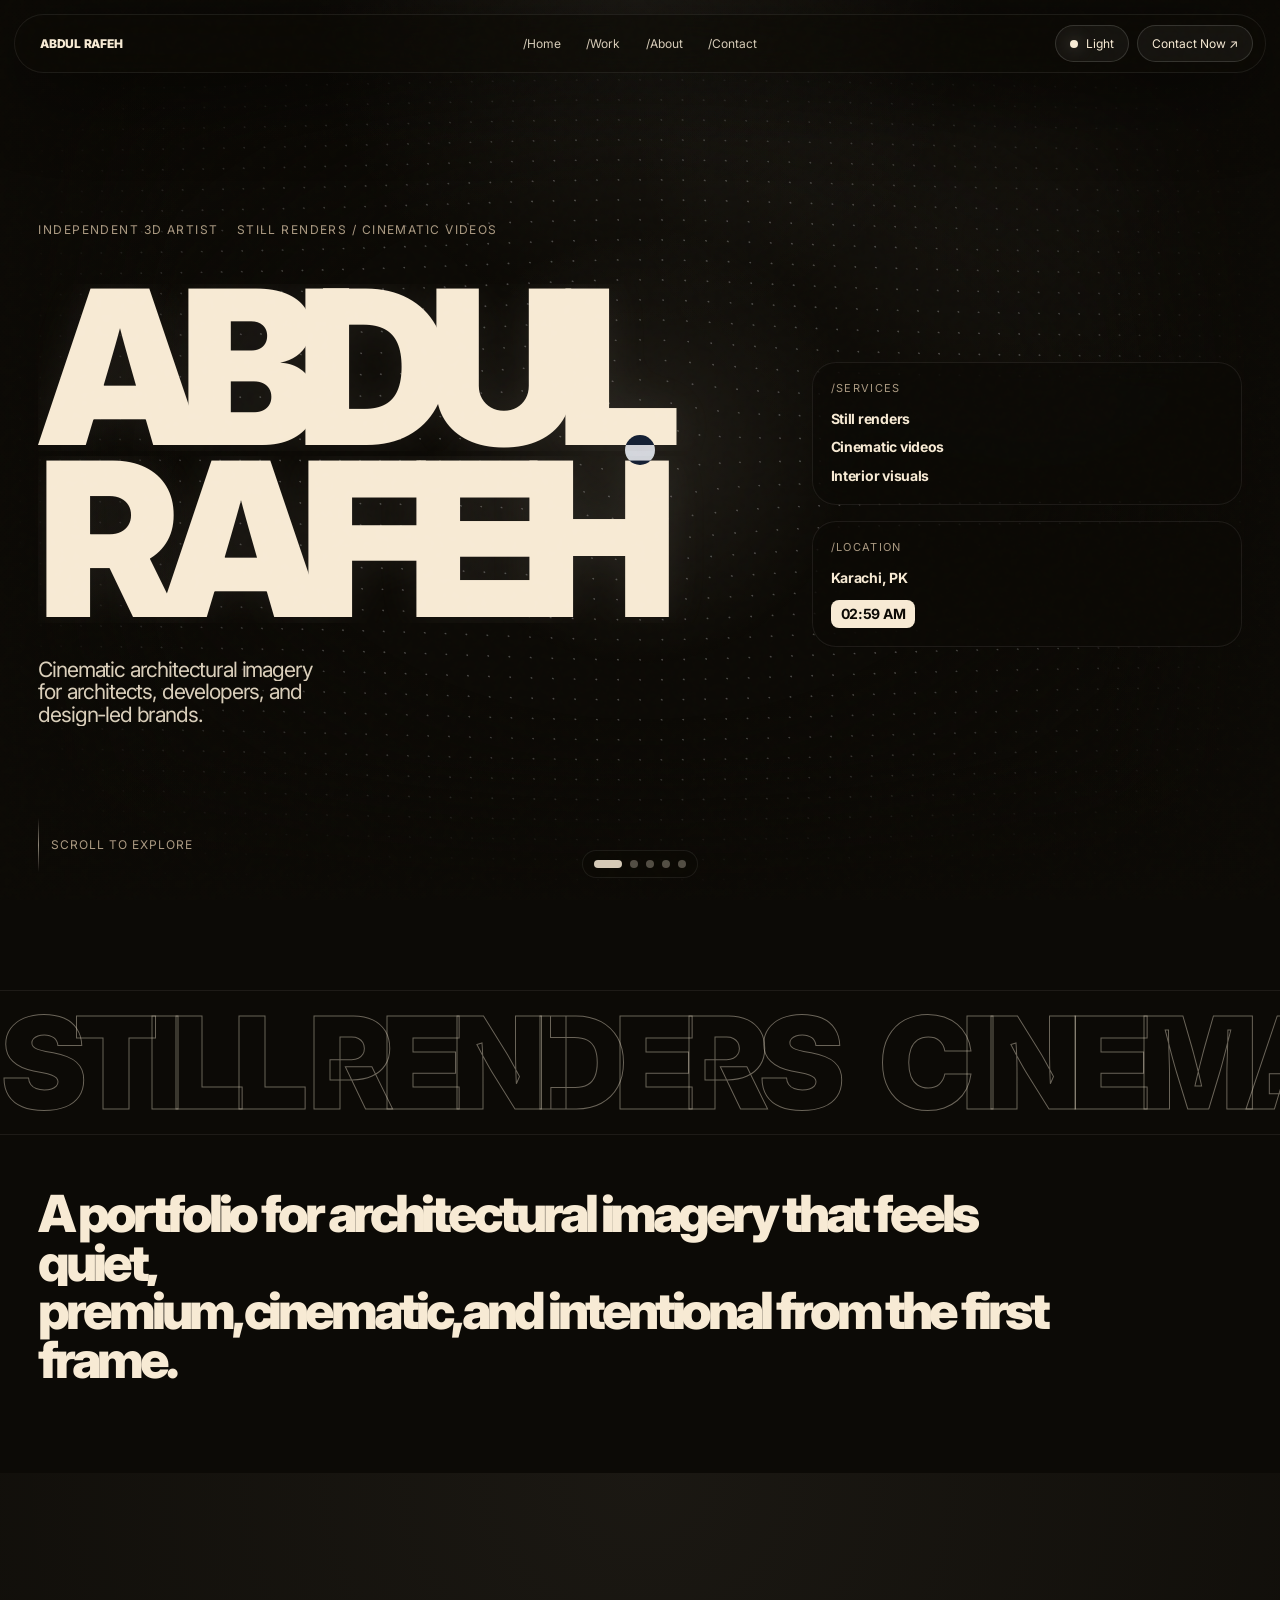
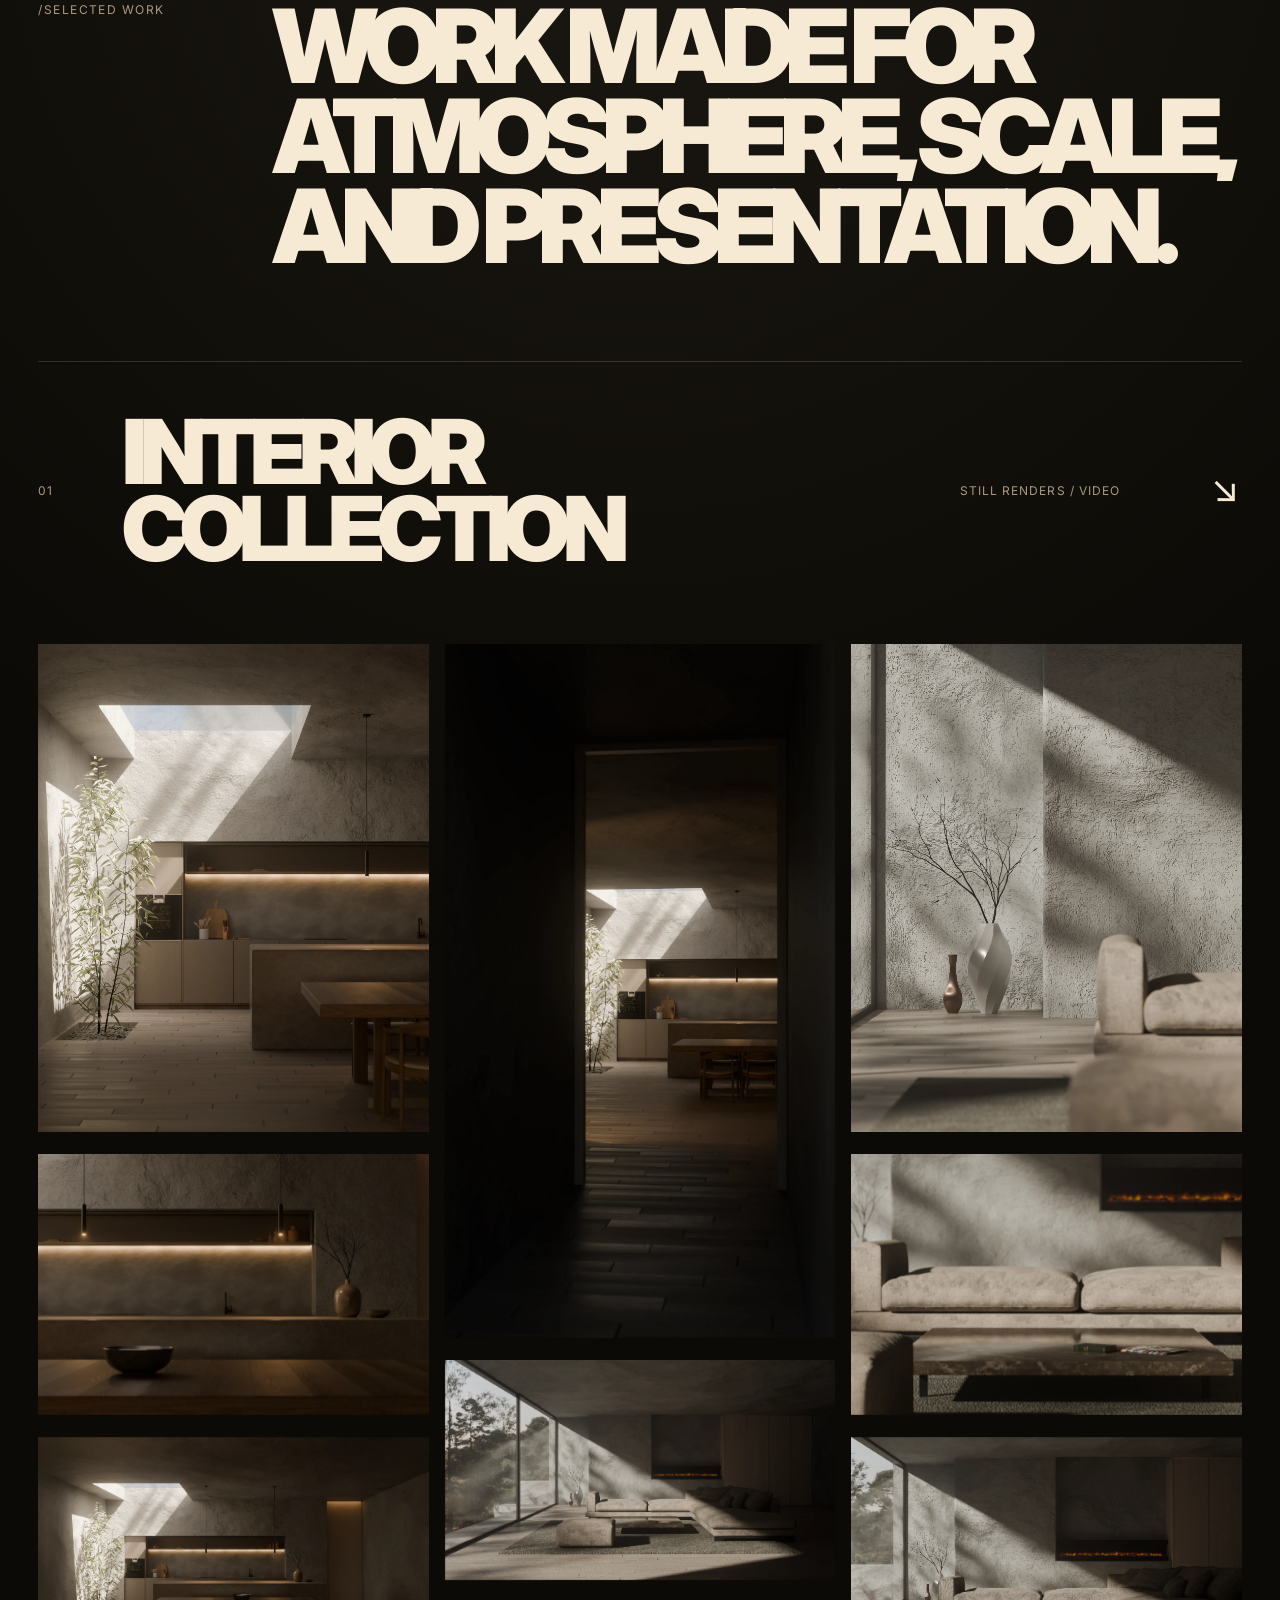
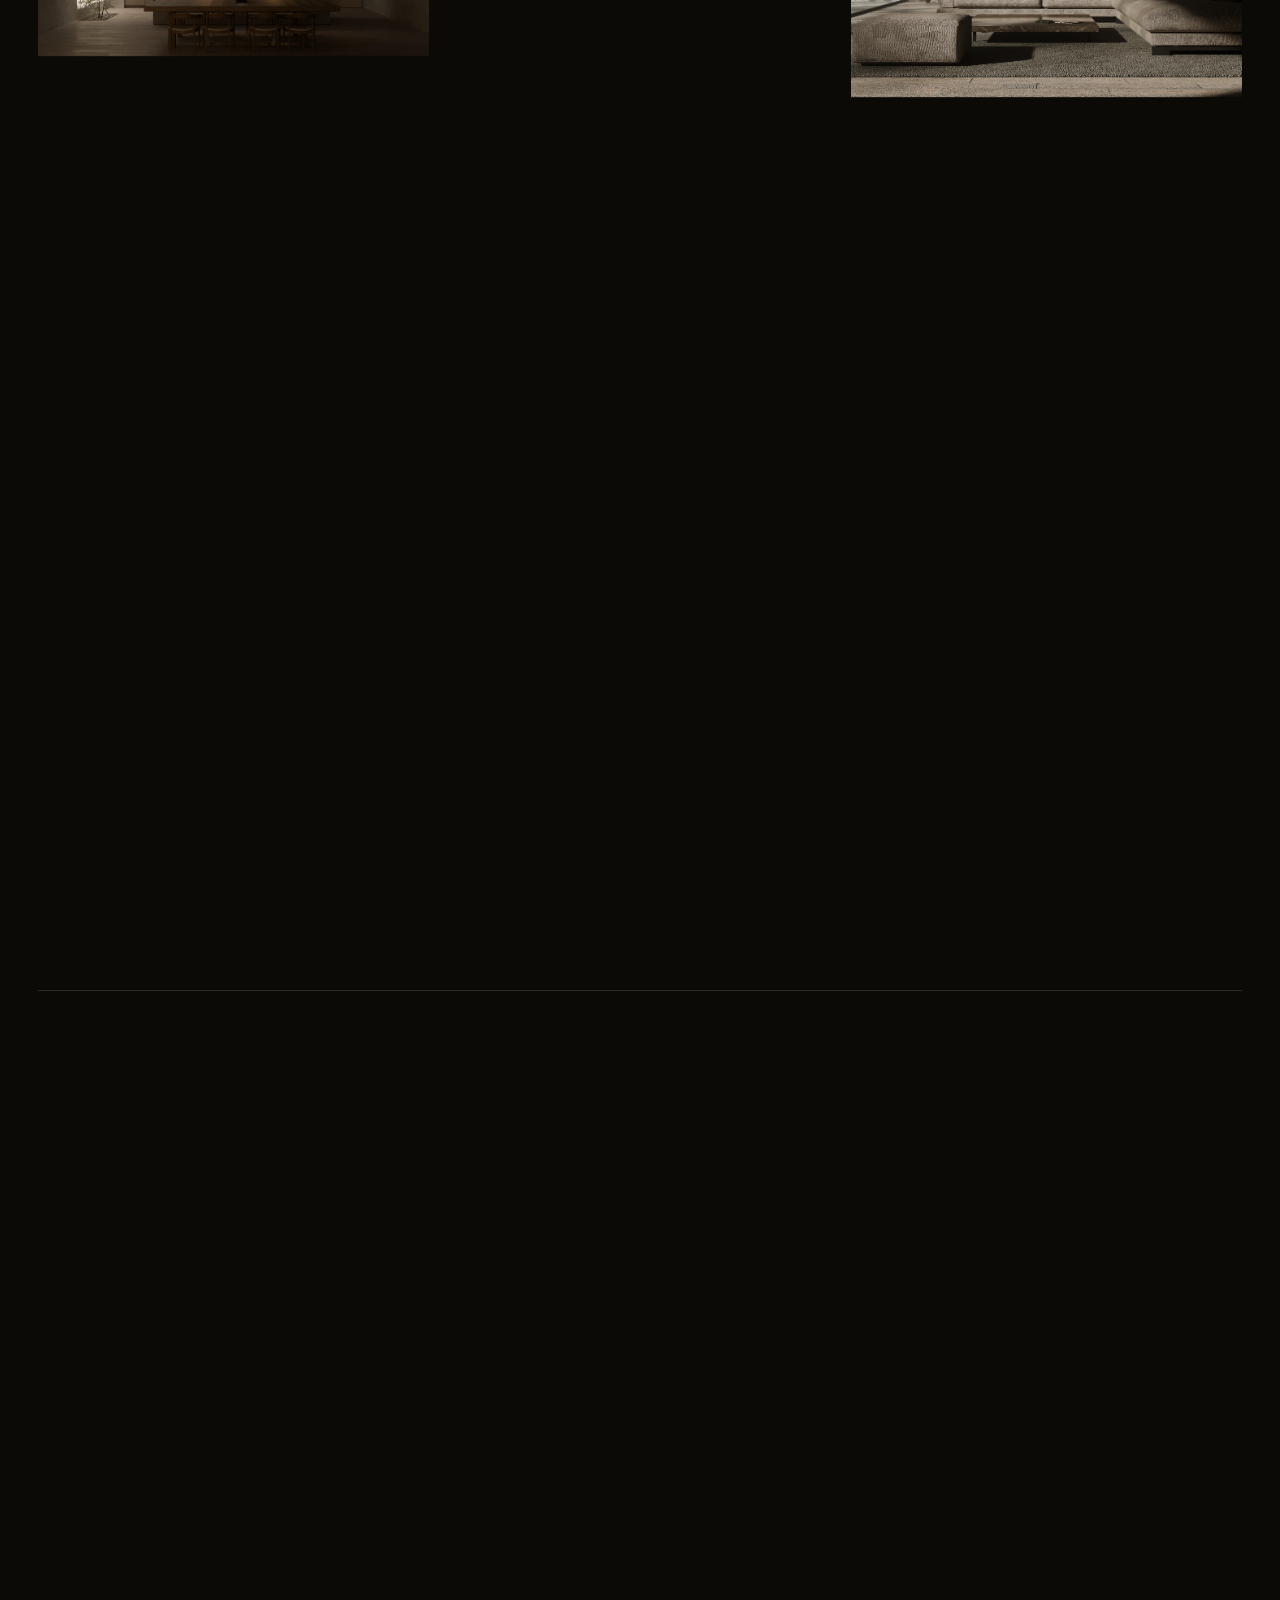
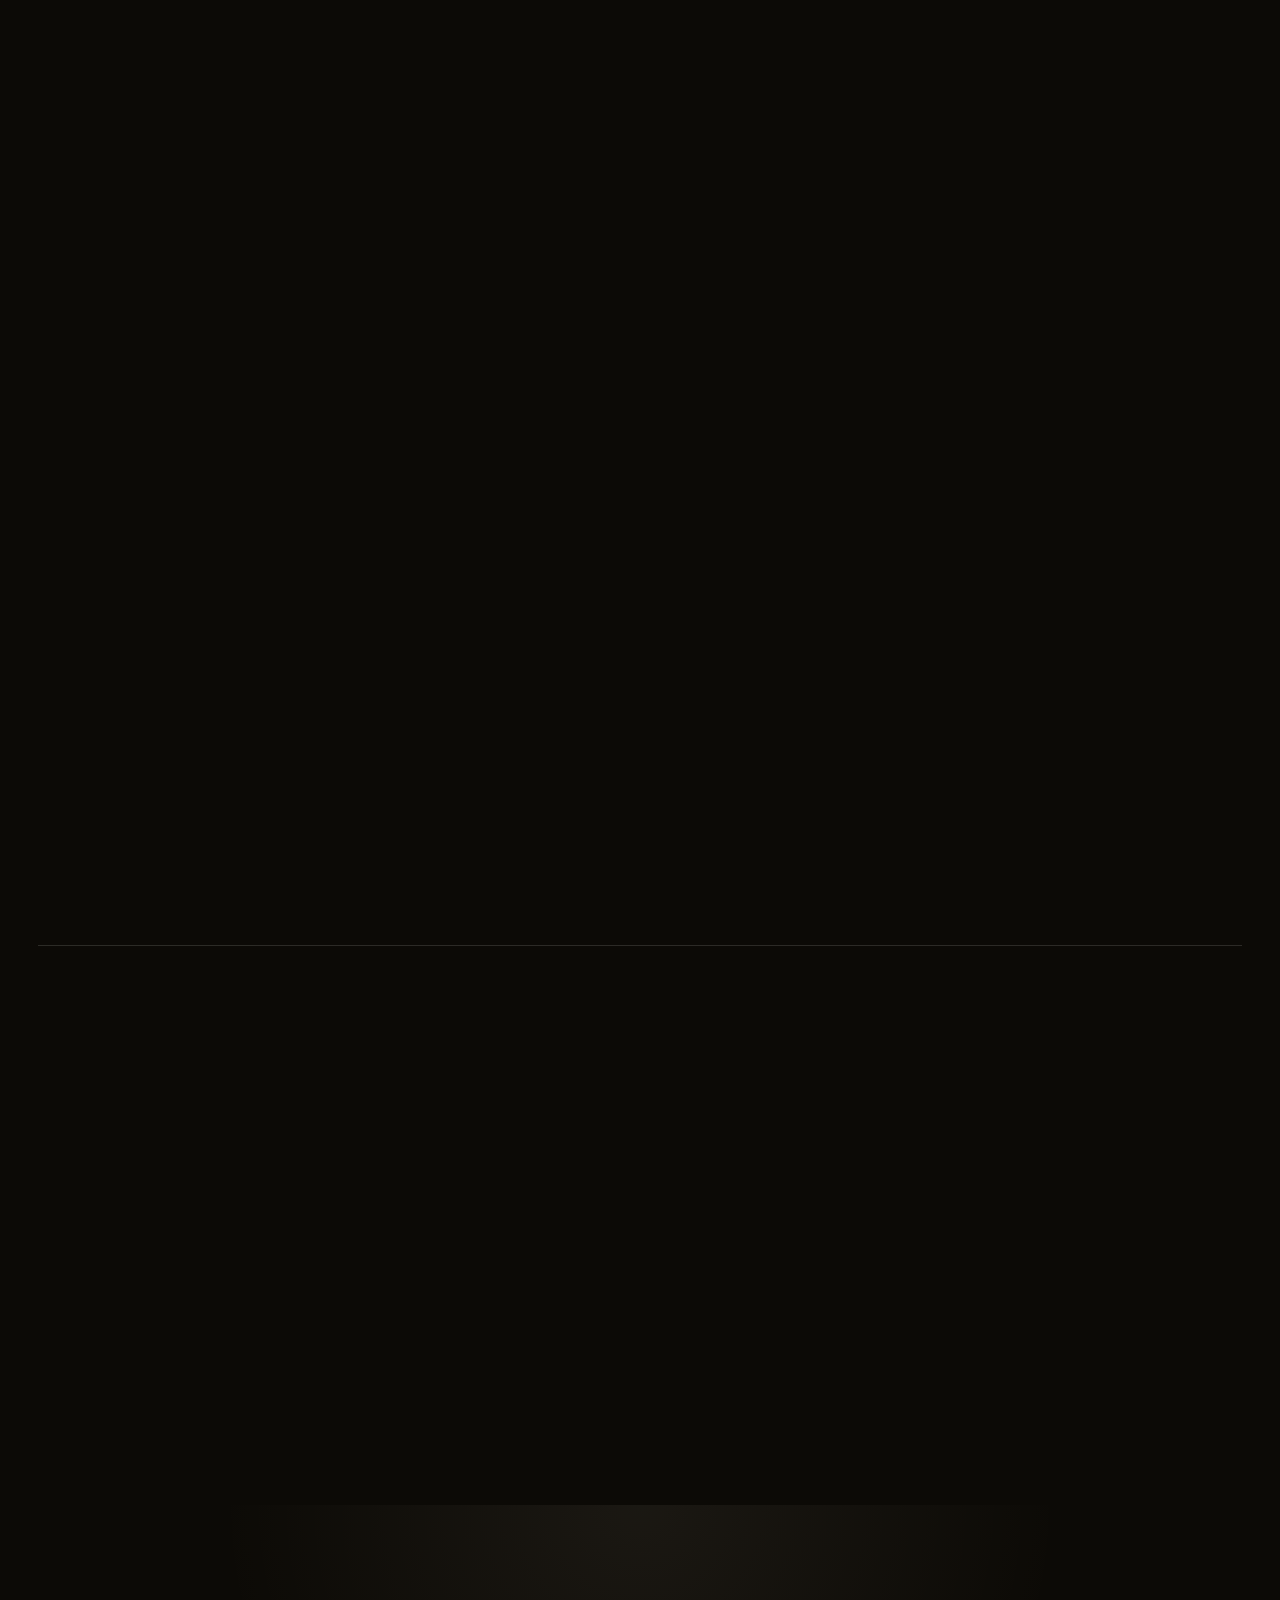
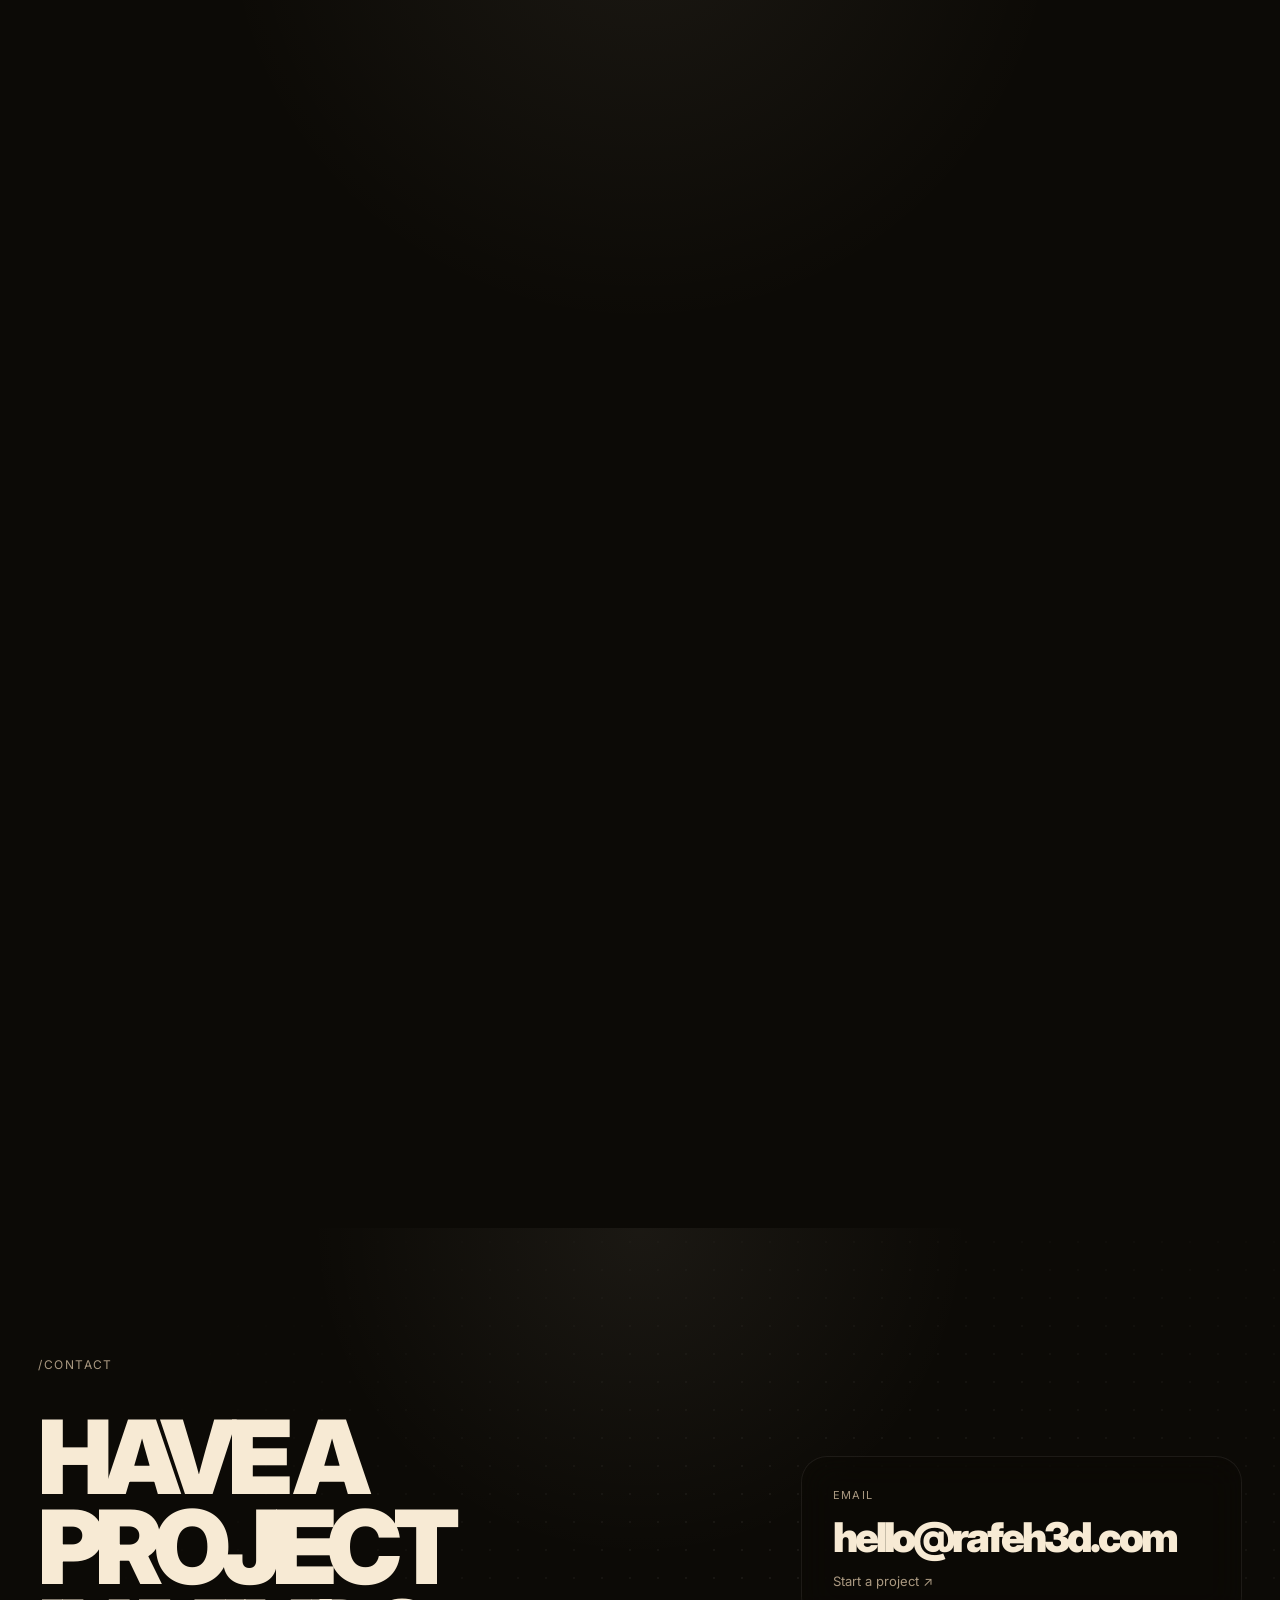
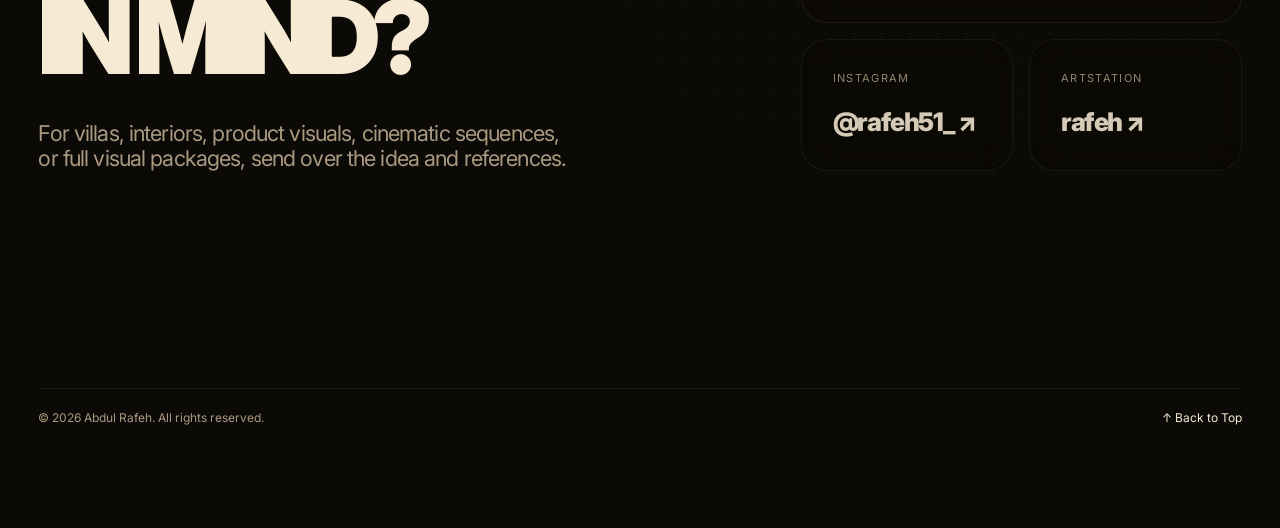
==== index.html @ fdb89e4b "Add files via upload" ====
<!DOCTYPE html>
<html lang="en" data-theme="dark">
<head>
  <meta charset="UTF-8" />
  <meta name="viewport" content="width=device-width, initial-scale=1.0" />
  <meta name="description" content="Abdul Rafeh creates cinematic architectural imagery, still renders, and videos for architects, developers, and design-led brands." />
  <meta name="theme-color" content="#050505" />
  <title>Abdul Rafeh — Architectural Visualization</title>
  <link rel="preconnect" href="https://fonts.googleapis.com">
  <link rel="preconnect" href="https://fonts.gstatic.com" crossorigin>
  <link href="https://fonts.googleapis.com/css2?family=Inter:wght@400;500;600;700;800;900&display=swap" rel="stylesheet">
  <link rel="stylesheet" href="css/styles.css" />
</head>
<body>
  <div class="noise" aria-hidden="true"></div>
  <div class="cursor-dot" aria-hidden="true"></div>
  <div class="cursor-ring" aria-hidden="true"></div>

  <div class="loader" id="loader" aria-hidden="true">
    <div class="loader-word">
      <span>ABDUL</span>
      <span>RAFEH</span>
    </div>
    <p>architectural visualization</p>
  </div>

  <header class="site-header">
    <a class="brand magnet" href="#home" aria-label="Abdul Rafeh home">ABDUL RAFEH</a>
    <nav class="nav-links" aria-label="Primary navigation">
      <a class="magnet" href="#home">/Home</a>
      <a class="magnet" href="#work">/Work</a>
      <a class="magnet" href="#services">/Capabilities</a>
      <a class="magnet" href="#about">/About</a>
      <a class="magnet" href="#contact">/Contact</a>
    </nav>
    <div class="header-actions">
      <button class="theme-toggle magnet" id="themeToggle" type="button" aria-label="Switch theme">
        <span class="theme-toggle-icon" aria-hidden="true"></span>
        <span class="theme-toggle-text">Light</span>
      </button>
      <a class="contact-btn magnet" href="mailto:hello@rafeh3d.com">Contact Now ↗</a>
      <button class="menu-btn" id="menuBtn" type="button" aria-label="Open menu" aria-expanded="false">Menu</button>
    </div>
  </header>

  <div class="mobile-menu" id="mobileMenu" aria-hidden="true">
    <a href="#home">Home</a>
    <a href="#work">Work</a>
    <a href="#services">Capabilities</a>
    <a href="#about">About</a>
    <a href="#contact">Contact</a>
    <a href="mailto:hello@rafeh3d.com">Email ↗</a>
  </div>

  <main>
    <section class="hero section-panel observe" id="home" data-section="01">
      <div class="hero-grid-wrap" aria-hidden="true">
        <div class="hero-canvas-wrap">
          <canvas id="heroGridCanvas"></canvas>
        </div>
        <div class="hero-glow"></div>
      </div>

      <div class="hero-topline line-reveal" data-stagger="0.03">
        <span class="line"><span>Independent 3D artist</span></span>
        <span class="line muted-line"><span>Still renders / cinematic videos</span></span>
      </div>

      <div class="hero-layout">
        <div class="hero-copy">
          <h1 class="hero-title line-reveal" aria-label="Abdul Rafeh" data-stagger="0.10">
            <span class="line"><span>ABDUL</span></span>
            <span class="line"><span>RAFEH</span></span>
          </h1>
          <p class="hero-description line-reveal" data-stagger="0.08">
            <span class="line"><span>Cinematic architectural imagery</span></span>
            <span class="line"><span>for architects, developers, and</span></span>
            <span class="line"><span>design-led brands.</span></span>
          </p>
        </div>

        <aside class="hero-aside reveal-stack">
          <div class="aside-block">
            <span>/Services</span>
            <ul>
              <li>Still renders</li>
              <li>Cinematic videos</li>
              <li>Interior visuals</li>
            </ul>
          </div>
          <div class="aside-block">
            <span>/Location</span>
            <p>Karachi, PK</p>
            <strong id="localTime">--:--</strong>
          </div>
        </aside>
      </div>

      <div class="scroll-cue line-reveal" data-stagger="0.06">
        <span class="scroll-line" aria-hidden="true"></span>
        <span class="line"><span>Scroll to explore</span></span>
      </div>
    </section>

    <section class="intro-strip section-panel observe" aria-label="Studio intro">
      <div class="marquee" aria-hidden="true">
        <div class="marquee-track">
          <span>Still Renders</span><span>Cinematic Videos</span><span>Atmospheric Spaces</span><span>Visual Storytelling</span>
          <span>Still Renders</span><span>Cinematic Videos</span><span>Atmospheric Spaces</span><span>Visual Storytelling</span>
        </div>
      </div>
      <p class="intro-text line-reveal" data-stagger="0.07">
        <span class="line"><span>A portfolio for architectural imagery that feels quiet,</span></span>
        <span class="line"><span>premium, cinematic, and intentional from the first frame.</span></span>
      </p>
    </section>

    <section class="work section-panel observe" id="work" data-section="02">
      <div class="section-heading">
        <p class="eyebrow line-reveal"><span class="line"><span>/Selected Work</span></span></p>
        <h2 class="line-reveal" data-stagger="0.07">
          <span class="line"><span>Work made for</span></span>
          <span class="line"><span>atmosphere, scale,</span></span>
          <span class="line"><span>and presentation.</span></span>
        </h2>
      </div>

      <div class="project-list" id="projectList" aria-label="Selected projects">
        <article class="project-card" data-project="luxury-villa">
          <button class="project-trigger magnet" type="button" aria-expanded="true">
            <span class="project-number">01</span>
            <span class="project-title">Luxury Villa</span>
            <span class="project-type">Still Renders / Video</span>
            <span class="project-arrow">↗</span>
          </button>
          <div class="project-panel">
            <div class="project-media-grid">
              <figure class="media-slot image-slot wide" data-label="assets/images/luxury-villa-01.jpg">
                <img src="assets/images/luxury-villa-01.jpg" alt="Luxury villa render" loading="lazy">
                <figcaption>Image Placeholder / luxury-villa-01.jpg</figcaption>
              </figure>
              <figure class="media-slot image-slot" data-label="assets/images/luxury-villa-02.jpg">
                <img src="assets/images/luxury-villa-02.jpg" alt="Luxury villa detail" loading="lazy">
                <figcaption>Image Placeholder / luxury-villa-02.jpg</figcaption>
              </figure>
              <figure class="media-slot video-slot" data-label="assets/videos/luxury-villa.mp4">
                <video src="assets/videos/luxury-villa.mp4" muted loop playsinline preload="metadata"></video>
                <figcaption>Video Placeholder / luxury-villa.mp4</figcaption>
              </figure>
            </div>
            <div class="project-copy line-reveal" data-stagger="0.05">
              <span class="line"><span>Photorealistic residential imagery shaped around</span></span>
              <span class="line"><span>warm evening light, premium materiality,</span></span>
              <span class="line"><span>and cinematic architectural presentation.</span></span>
            </div>
          </div>
        </article>

        <article class="project-card" data-project="lakeside-residence">
          <button class="project-trigger magnet" type="button" aria-expanded="false">
            <span class="project-number">02</span>
            <span class="project-title">Lakeside Residence</span>
            <span class="project-type">Still Renders / Video</span>
            <span class="project-arrow">↗</span>
          </button>
          <div class="project-panel">
            <div class="project-media-grid">
              <figure class="media-slot image-slot wide" data-label="assets/images/lakeside-residence-01.jpg">
                <img src="assets/images/lakeside-residence-01.jpg" alt="Lakeside residence render" loading="lazy">
                <figcaption>Image Placeholder / lakeside-residence-01.jpg</figcaption>
              </figure>
              <figure class="media-slot image-slot" data-label="assets/images/lakeside-residence-02.jpg">
                <img src="assets/images/lakeside-residence-02.jpg" alt="Lakeside residence interior" loading="lazy">
                <figcaption>Image Placeholder / lakeside-residence-02.jpg</figcaption>
              </figure>
              <figure class="media-slot video-slot" data-label="assets/videos/lakeside-residence.mp4">
                <video src="assets/videos/lakeside-residence.mp4" muted loop playsinline preload="metadata"></video>
                <figcaption>Video Placeholder / lakeside-residence.mp4</figcaption>
              </figure>
            </div>
            <div class="project-copy line-reveal" data-stagger="0.05">
              <span class="line"><span>A quiet forest retreat concept built around glass,</span></span>
              <span class="line"><span>timber, lake reflections, warm interiors,</span></span>
              <span class="line"><span>and calm luxury atmosphere.</span></span>
            </div>
          </div>
        </article>

        <article class="project-card" data-project="interior-collection">
          <button class="project-trigger magnet" type="button" aria-expanded="false">
            <span class="project-number">03</span>
            <span class="project-title">Interior Collection</span>
            <span class="project-type">Still Renders / Video</span>
            <span class="project-arrow">↗</span>
          </button>
          <div class="project-panel">
            <div class="project-media-grid">
              <figure class="media-slot image-slot" data-label="assets/images/interior-collection-01.jpg">
                <img src="assets/images/interior-collection-01.jpg" alt="Interior collection render" loading="lazy">
                <figcaption>Image Placeholder / interior-collection-01.jpg</figcaption>
              </figure>
              <figure class="media-slot image-slot" data-label="assets/images/interior-collection-02.jpg">
                <img src="assets/images/interior-collection-02.jpg" alt="Interior collection render" loading="lazy">
                <figcaption>Image Placeholder / interior-collection-02.jpg</figcaption>
              </figure>
              <figure class="media-slot video-slot wide" data-label="assets/videos/interior-collection.mp4">
                <video src="assets/videos/interior-collection.mp4" muted loop playsinline preload="metadata"></video>
                <figcaption>Video Placeholder / interior-collection.mp4</figcaption>
              </figure>
            </div>
            <div class="project-copy line-reveal" data-stagger="0.05">
              <span class="line"><span>Magazine-style interiors with soft shadows,</span></span>
              <span class="line"><span>marble, timber, warm lighting, and a refined</span></span>
              <span class="line"><span>architectural design language.</span></span>
            </div>
          </div>
        </article>

        <article class="project-card" data-project="cinematic-film">
          <button class="project-trigger magnet" type="button" aria-expanded="false">
            <span class="project-number">04</span>
            <span class="project-title">Cinematic Film</span>
            <span class="project-type">Video</span>
            <span class="project-arrow">↗</span>
          </button>
          <div class="project-panel">
            <div class="project-media-grid">
              <figure class="media-slot video-slot wide" data-label="assets/videos/cinematic-film.mp4">
                <video src="assets/videos/cinematic-film.mp4" muted loop playsinline preload="metadata"></video>
                <figcaption>Video Placeholder / cinematic-film.mp4</figcaption>
              </figure>
              <figure class="media-slot image-slot" data-label="assets/images/cinematic-film-01.jpg">
                <img src="assets/images/cinematic-film-01.jpg" alt="Cinematic film still" loading="lazy">
                <figcaption>Image Placeholder / cinematic-film-01.jpg</figcaption>
              </figure>
              <figure class="media-slot image-slot" data-label="assets/images/cinematic-film-02.jpg">
                <img src="assets/images/cinematic-film-02.jpg" alt="Cinematic film still" loading="lazy">
                <figcaption>Image Placeholder / cinematic-film-02.jpg</figcaption>
              </figure>
            </div>
            <div class="project-copy line-reveal" data-stagger="0.05">
              <span class="line"><span>Cinematic sequences that use camera movement,</span></span>
              <span class="line"><span>atmosphere, and lighting to make spaces feel</span></span>
              <span class="line"><span>designed, emotional, and memorable.</span></span>
            </div>
          </div>
        </article>

        <article class="project-card" data-project="japanese-street">
          <button class="project-trigger magnet" type="button" aria-expanded="false">
            <span class="project-number">05</span>
            <span class="project-title">Japanese Street</span>
            <span class="project-type">Still Renders / Video</span>
            <span class="project-arrow">↗</span>
          </button>
          <div class="project-panel">
            <div class="project-media-grid">
              <figure class="media-slot image-slot wide" data-label="assets/images/japanese-street-01.jpg">
                <img src="assets/images/japanese-street-01.jpg" alt="Japanese street render" loading="lazy">
                <figcaption>Image Placeholder / japanese-street-01.jpg</figcaption>
              </figure>
              <figure class="media-slot image-slot" data-label="assets/images/japanese-street-02.jpg">
                <img src="assets/images/japanese-street-02.jpg" alt="Japanese street detail" loading="lazy">
                <figcaption>Image Placeholder / japanese-street-02.jpg</figcaption>
              </figure>
              <figure class="media-slot video-slot" data-label="assets/videos/japanese-street.mp4">
                <video src="assets/videos/japanese-street.mp4" muted loop playsinline preload="metadata"></video>
                <figcaption>Video Placeholder / japanese-street.mp4</figcaption>
              </figure>
            </div>
            <div class="project-copy line-reveal" data-stagger="0.05">
              <span class="line"><span>An atmospheric environment study built for mood,</span></span>
              <span class="line"><span>lighting, wet surfaces, signage, and cinematic</span></span>
              <span class="line"><span>urban storytelling.</span></span>
            </div>
          </div>
        </article>

        <article class="project-card" data-project="product-visualization">
          <button class="project-trigger magnet" type="button" aria-expanded="false">
            <span class="project-number">06</span>
            <span class="project-title">Product Visualization</span>
            <span class="project-type">Still Renders / Video</span>
            <span class="project-arrow">↗</span>
          </button>
          <div class="project-panel">
            <div class="project-media-grid">
              <figure class="media-slot image-slot" data-label="assets/images/product-visualization-01.jpg">
                <img src="assets/images/product-visualization-01.jpg" alt="Product visualization render" loading="lazy">
                <figcaption>Image Placeholder / product-visualization-01.jpg</figcaption>
              </figure>
              <figure class="media-slot image-slot" data-label="assets/images/product-visualization-02.jpg">
                <img src="assets/images/product-visualization-02.jpg" alt="Product visualization render" loading="lazy">
                <figcaption>Image Placeholder / product-visualization-02.jpg</figcaption>
              </figure>
              <figure class="media-slot video-slot wide" data-label="assets/videos/product-visualization.mp4">
                <video src="assets/videos/product-visualization.mp4" muted loop playsinline preload="metadata"></video>
                <figcaption>Video Placeholder / product-visualization.mp4</figcaption>
              </figure>
            </div>
            <div class="project-copy line-reveal" data-stagger="0.05">
              <span class="line"><span>Premium product visuals with controlled lighting,</span></span>
              <span class="line"><span>clean materials, brand-focused compositions,</span></span>
              <span class="line"><span>and short cinematic motion pieces.</span></span>
            </div>
          </div>
        </article>
      </div>
    </section>

    <section class="services section-panel observe" id="services" data-section="03">
      <div class="section-heading compact">
        <p class="eyebrow line-reveal"><span class="line"><span>/Capabilities</span></span></p>
        <h2 class="line-reveal" data-stagger="0.07">
          <span class="line"><span>Visual packages for</span></span>
          <span class="line"><span>architecture and</span></span>
          <span class="line"><span>design-led brands.</span></span>
        </h2>
      </div>
      <div class="service-list reveal-stack">
        <article class="service-row">
          <span>01</span>
          <h3>Exterior stills</h3>
          <p>Hero images, atmospheric views, and marketable project visuals for villas, houses, and development concepts.</p>
        </article>
        <article class="service-row">
          <span>02</span>
          <h3>Interior imagery</h3>
          <p>Premium interior visuals focused on material realism, lighting mood, and architectural composition.</p>
        </article>
        <article class="service-row">
          <span>03</span>
          <h3>Cinematic videos</h3>
          <p>Short architectural sequences, reveal shots, motion loops, and story-driven visual moments.</p>
        </article>
        <article class="service-row">
          <span>04</span>
          <h3>Presentation systems</h3>
          <p>Clean visual sets made for websites, pitch decks, social media, and real estate marketing campaigns.</p>
        </article>
      </div>
    </section>

    <section class="about section-panel observe" id="about" data-section="04">
      <div class="about-grid">
        <div class="about-heading">
          <p class="eyebrow line-reveal"><span class="line"><span>/About</span></span></p>
          <h2 class="line-reveal" data-stagger="0.08">
            <span class="line"><span>Quiet visuals.</span></span>
            <span class="line"><span>Strong mood.</span></span>
            <span class="line"><span>Premium framing.</span></span>
          </h2>
        </div>
        <div class="about-copy line-reveal" data-stagger="0.07">
          <span class="line"><span>Abdul Rafeh creates cinematic architectural imagery for architects, developers,</span></span>
          <span class="line"><span>and design-led brands. The work focuses on atmosphere, lighting, material realism,</span></span>
          <span class="line"><span>and visual presentation that helps a project feel considered before it is built.</span></span>
          <span class="line"><span>Across still renders and cinematic videos, each scene is shaped to feel clear,</span></span>
          <span class="line"><span>editorial, and emotionally memorable.</span></span>
        </div>
        <figure class="about-portrait media-slot image-slot" data-label="assets/images/about-portrait.jpg">
          <img src="assets/images/about-portrait.jpg" alt="Abdul Rafeh portrait" loading="lazy">
          <figcaption>Image Placeholder / about-portrait.jpg</figcaption>
        </figure>
      </div>
    </section>

    <section class="contact section-panel observe" id="contact" data-section="05">
      <div class="contact-bg-grid" aria-hidden="true"></div>
      <div class="contact-inner">
        <div class="contact-left">
          <p class="eyebrow line-reveal"><span class="line"><span>/Contact</span></span></p>
          <h2 class="contact-title line-reveal" data-stagger="0.08">
            <span class="line"><span>Have a project</span></span>
            <span class="line"><span>in mind?</span></span>
          </h2>
          <p class="contact-note line-reveal" data-stagger="0.06">
            <span class="line"><span>For villas, interiors, product visuals, cinematic sequences,</span></span>
            <span class="line"><span>or full visual packages, send over the idea and references.</span></span>
          </p>
        </div>

        <div class="contact-right reveal-stack">
          <a class="email-card magnet" href="mailto:hello@rafeh3d.com">
            <span>Email</span>
            <strong>hello@rafeh3d.com</strong>
            <em>Start a project ↗</em>
          </a>
          <div class="social-grid">
            <a class="social-card magnet" href="https://www.instagram.com/rafeh51_/" target="_blank" rel="noreferrer">
              <span>Instagram</span>
              <strong>@rafeh51_ ↗</strong>
            </a>
            <a class="social-card magnet" href="https://rafeh.artstation.com" target="_blank" rel="noreferrer">
              <span>ArtStation</span>
              <strong>Portfolio ↗</strong>
            </a>
          </div>
        </div>
      </div>
      <footer class="footer reveal-stack">
        <span>© <span id="year"></span> Abdul Rafeh. All rights reserved.</span>
        <a class="back-top magnet" href="#home">↑ Back to Top</a>
      </footer>
    </section>
  </main>

  <div class="page-dots" aria-label="Section navigation">
    <a href="#home" aria-label="Home" class="active"></a>
    <a href="#work" aria-label="Work"></a>
    <a href="#services" aria-label="Services"></a>
    <a href="#about" aria-label="About"></a>
    <a href="#contact" aria-label="Contact"></a>
  </div>

  <script src="js/site-config.js"></script>
  <script src="js/app.js"></script>
</body>
</html>
---- css/styles.css ----
:root {
  --bg: #000000;
  --panel: #000000;
  --panel-soft: #000000;
  --text: #f6f3ec;
  --muted: #9e9a90;
  --muted-2: #5f5b52;
  --line: rgba(246,243,236,.14);
  --line-soft: rgba(246,243,236,.075);
  --glass: rgba(246,243,236,.045);
  --glass-strong: rgba(246,243,236,.09);
  --shadow: rgba(0,0,0,.42);
  --grid-dot: rgba(246,243,236,.18);
  --grid-hot: rgba(246,243,236,.92);
  --grid-dot-size: 3px;
  --grid-dot-gap: 24px;
  --radius: 28px;
  --radius-lg: 42px;
  --pad: clamp(18px, 3vw, 56px);
  --ease: cubic-bezier(.2,.8,.2,1);
  --font: "Inter", system-ui, -apple-system, BlinkMacSystemFont, "Segoe UI", sans-serif;
}

html[data-theme="light"] {
  --bg: #f3f0e8;
  --panel: #fbfaf5;
  --panel-soft: #ede8dc;
  --text: #11100e;
  --muted: #625f58;
  --muted-2: #9d978b;
  --line: rgba(17,16,14,.16);
  --line-soft: rgba(17,16,14,.09);
  --glass: rgba(17,16,14,.045);
  --glass-strong: rgba(17,16,14,.08);
  --shadow: rgba(28,23,15,.13);
  --grid-dot: rgba(17,16,14,.16);
  --grid-hot: rgba(17,16,14,.82);
}

* {
  box-sizing: border-box;
  margin: 0;
  padding: 0;
}

html {
  scroll-behavior: smooth;
  background: var(--bg);
}

body {
  min-height: 100vh;
  background: var(--bg);
  color: var(--text);
  font-family: var(--font);
  overflow-x: hidden;
  cursor: none;
  transition: background .45s var(--ease), color .45s var(--ease);
}

body.menu-open {
  overflow: hidden;
}

a,
button {
  color: inherit;
  font: inherit;
  cursor: none;
}

a { text-decoration: none; }
button { border: 0; background: transparent; }

img,
video {
  display: block;
  width: 100%;
  height: 100%;
  object-fit: cover;
}

::selection {
  background: var(--text);
  color: var(--bg);
}

.noise {
  position: fixed;
  inset: 0;
  z-index: 1000;
  pointer-events: none;
  opacity: .18;
  mix-blend-mode: soft-light;
  background-image: url("data:image/svg+xml,%3Csvg viewBox='0 0 140 140' xmlns='http://www.w3.org/2000/svg'%3E%3Cfilter id='n'%3E%3CfeTurbulence type='fractalNoise' baseFrequency='.85' numOctaves='4' stitchTiles='stitch'/%3E%3C/filter%3E%3Crect width='100%25' height='100%25' filter='url(%23n)' opacity='.38'/%3E%3C/svg%3E");
}

.cursor-dot {
  display: none;
}

.cursor-ring {
  position: fixed;
  top: 0;
  left: 0;
  width: 30px;
  height: 30px;
  pointer-events: none;
  z-index: 1400;
  transform: translate(-50%, -50%);
  border-radius: 999px;
  border: 0;
  background: #ffffff;
  mix-blend-mode: difference;
  opacity: .95;
  display: grid;
  place-items: center;
  transition:
    width .24s var(--ease),
    height .24s var(--ease),
    opacity .24s var(--ease),
    transform .08s linear;
}

.cursor-ring::before {
  content: "↗";
  color: #000000;
  font-size: 34px;
  font-weight: 900;
  line-height: 1;
  opacity: 0;
  transform: translate(-1px, 1px);
  transition: opacity .16s var(--ease), transform .24s var(--ease);
}

.cursor-ring.link-hover {
  width: 42px;
  height: 42px;
  opacity: .88;
}

.cursor-ring.project-hover {
  width: 76px;
  height: 76px;
  opacity: 1;
}

.cursor-ring.project-hover::before {
  opacity: 1;
  transform: translate(0, 0);
}

.loader {
  position: fixed;
  inset: 0;
  z-index: 999;
  display: grid;
  place-items: center;
  gap: 18px;
  background: var(--bg);
  color: var(--text);
  transition: opacity .75s var(--ease), visibility .75s var(--ease), transform .75s var(--ease);
}

.loader.hidden {
  opacity: 0;
  visibility: hidden;
  transform: translateY(-20px);
}

.loader-word {
  display: grid;
  text-align: center;
  line-height: .78;
  font-size: clamp(56px, 13vw, 172px);
  font-weight: 900;
  letter-spacing: -.1em;
}

.loader p {
  color: var(--muted);
  text-transform: uppercase;
  letter-spacing: .18em;
  font-size: 11px;
}

.site-header {
  position: fixed;
  top: 14px;
  left: 50%;
  transform: translateX(-50%);
  width: min(calc(100% - 28px), 1780px);
  z-index: 80;
  display: grid;
  grid-template-columns: 1fr auto 1fr;
  align-items: center;
  gap: 20px;
  padding: 10px 12px;
  border: 1px solid var(--line-soft);
  border-radius: 999px;
  background: color-mix(in srgb, var(--bg) 62%, transparent);
  backdrop-filter: blur(24px);
  box-shadow: 0 20px 80px var(--shadow);
  transition: transform .36s var(--ease), background .45s var(--ease), border-color .45s var(--ease);
}

.brand {
  justify-self: start;
  font-size: 12px;
  font-weight: 850;
  letter-spacing: -.02em;
  padding: 8px 13px;
}

.nav-links {
  justify-self: center;
  display: flex;
  align-items: center;
  gap: clamp(12px, 2vw, 28px);
}

.nav-links a,
.mobile-menu a,
.social-card,
.back-top {
  font-size: 12px;
  opacity: .86;
  transition: opacity .24s var(--ease), transform .24s var(--ease);
}

.nav-links a:hover,
.mobile-menu a:hover,
.social-card:hover,
.back-top:hover {
  opacity: 1;
  transform: translateY(-1px);
}

.header-actions {
  justify-self: end;
  display: flex;
  align-items: center;
  gap: 8px;
}

.contact-btn,
.menu-btn,
.theme-toggle {
  font-size: 12px;
  border: 1px solid var(--line);
  border-radius: 999px;
  padding: 9px 14px;
  background: var(--glass);
  transition: background .24s var(--ease), border-color .24s var(--ease), transform .24s var(--ease);
}

.contact-btn:hover,
.menu-btn:hover,
.theme-toggle:hover {
  background: var(--glass-strong);
  border-color: color-mix(in srgb, var(--text) 28%, transparent);
}

.theme-toggle {
  display: inline-flex;
  align-items: center;
  gap: 8px;
}

.theme-toggle-icon {
  width: 8px;
  height: 8px;
  border-radius: 50%;
  background: var(--text);
  box-shadow: 0 0 16px color-mix(in srgb, var(--text) 36%, transparent);
}

.menu-btn { display: none; }

.mobile-menu {
  position: fixed;
  top: 74px;
  left: 14px;
  right: 14px;
  z-index: 70;
  display: none;
  grid-template-columns: 1fr;
  gap: 6px;
  padding: 22px;
  border: 1px solid var(--line-soft);
  border-radius: 28px;
  background: color-mix(in srgb, var(--bg) 84%, transparent);
  backdrop-filter: blur(28px);
  opacity: 0;
  transform: translateY(-10px);
  pointer-events: none;
  transition: opacity .28s var(--ease), transform .28s var(--ease);
}

.mobile-menu.open {
  opacity: 1;
  transform: translateY(0);
  pointer-events: auto;
}

.mobile-menu a {
  font-size: 30px;
  font-weight: 850;
  letter-spacing: -.06em;
  padding: 8px 0;
}

.section-panel {
  position: relative;
  width: 100%;
  margin: 0;
  border: 0;
  border-radius: 0;
  background: transparent;
  overflow: visible;
  transition: background .45s var(--ease), color .45s var(--ease);
}

.observe {
  opacity: .98;
  transform: translateY(34px);
  transition: opacity 1.05s var(--ease), transform 1.05s var(--ease);
}

.observe.is-visible {
  opacity: 1;
  transform: translateY(0);
}


.hero {
  --mx: 50%;
  --my: 50%;
  --grid-x: 0;
  --grid-y: 0;
  min-height: 100svh;
  display: grid;
  align-content: center;
  padding: clamp(92px, 10vh, 160px) var(--pad) clamp(32px, 5vh, 76px);
  isolation: isolate;
  overflow: hidden;
}


.hero-grid-wrap {
  position: absolute;
  inset: 0;
  z-index: 0;
  overflow: hidden;
  pointer-events: none;
}

.hero-grid-wrap::after {
  content: "";
  position: absolute;
  inset: -2px;
  z-index: 2;
  pointer-events: none;
  background:
    linear-gradient(to right, var(--bg) 0%, transparent 14%, transparent 86%, var(--bg) 100%),
    linear-gradient(to bottom, var(--bg) 0%, transparent 16%, transparent 84%, var(--bg) 100%),
    radial-gradient(ellipse at center, transparent 42%, color-mix(in srgb, var(--bg) 72%, transparent) 72%, var(--bg) 100%);
}

.hero-canvas-wrap {
  position: absolute;
  inset: 0;
  z-index: 0;
  overflow: hidden;
  border-radius: 0;
  background: transparent;
  opacity: 1;
  transform: translateZ(0);
}

#heroGridCanvas {
  position: absolute;
  inset: 0;
  width: 100%;
  height: 100%;
  display: block;
}

.hero-glow {
  position: absolute;
  inset: 0;
  background:
    radial-gradient(circle 320px at var(--mx) var(--my), color-mix(in srgb, var(--text) 12%, transparent), transparent 70%),
    radial-gradient(circle at 80% 10%, color-mix(in srgb, var(--text) 8%, transparent), transparent 32%);
  opacity: .75;
}

.hero::after,
.work::after,
.about::after,
.contact::after {
  content: "";
  position: absolute;
  inset: 0;
  pointer-events: none;
  background: radial-gradient(circle at 50% 0%, color-mix(in srgb, var(--text) 8%, transparent), transparent 30%);
  opacity: .8;
}

.hero-topline,
.hero-layout,
.scroll-cue {
  position: relative;
  z-index: 2;
}

.hero-topline {
  display: flex;
  flex-wrap: wrap;
  align-items: center;
  gap: 10px 18px;
  color: var(--muted);
  font-size: 12px;
  text-transform: uppercase;
  letter-spacing: .12em;
  margin-bottom: clamp(24px, 5vh, 70px);
}

.hero-layout {
  display: grid;
  grid-template-columns: minmax(0, 1fr) minmax(250px, 430px);
  gap: clamp(24px, 5vw, 96px);
  align-items: center;
}

.hero-title {
  display: grid;
  gap: .02em;
  font-size: clamp(70px, 16.8vw, 285px);
  font-weight: 900;
  line-height: .78;
  letter-spacing: -.105em;
  text-transform: uppercase;
  max-width: 1360px;
}

.hero-title .line span {
  text-shadow: 0 0 44px color-mix(in srgb, var(--text) 8%, transparent);
}

.hero-description {
  max-width: 540px;
  color: color-mix(in srgb, var(--text) 88%, transparent);
  font-size: clamp(17px, 1.65vw, 30px);
  line-height: 1.05;
  letter-spacing: -.055em;
  margin-top: clamp(24px, 4vh, 56px);
}

.hero-aside {
  display: grid;
  gap: 16px;
  align-self: center;
}

.aside-block {
  display: grid;
  gap: 12px;
  padding: 18px;
  border: 1px solid var(--line-soft);
  border-radius: 24px;
  background: color-mix(in srgb, var(--bg) 54%, transparent);
  backdrop-filter: blur(16px);
}

.aside-block span {
  color: var(--muted);
  font-size: 11px;
  text-transform: uppercase;
  letter-spacing: .12em;
}

.aside-block ul {
  list-style: none;
  display: grid;
  gap: 8px;
}

.aside-block li,
.aside-block p,
.aside-block strong {
  font-size: 14px;
  font-weight: 700;
  letter-spacing: -.02em;
}

.aside-block strong {
  width: fit-content;
  color: var(--bg);
  background: var(--text);
  border-radius: 8px;
  padding: 4px 10px;
}

.scroll-cue {
  position: absolute;
  left: var(--pad);
  bottom: 28px;
  display: flex;
  align-items: center;
  gap: 12px;
  color: var(--muted);
  font-size: 12px;
  letter-spacing: .08em;
  text-transform: uppercase;
}

.scroll-line {
  display: block;
  width: 1px;
  height: 54px;
  background: linear-gradient(transparent, var(--text), transparent);
  opacity: .55;
  animation: scrollPulse 1.8s ease-in-out infinite;
}

.intro-strip {
  min-height: 430px;
  display: grid;
  align-content: center;
  gap: 54px;
  padding: clamp(58px, 7vw, 110px) 0;
}

.marquee {
  overflow: hidden;
  border-block: 1px solid var(--line-soft);
  padding: 18px 0;
}

.marquee-track {
  display: flex;
  width: max-content;
  animation: marquee 28s linear infinite;
}

.marquee-track span {
  font-size: clamp(56px, 10vw, 166px);
  font-weight: 900;
  line-height: .84;
  letter-spacing: -.09em;
  text-transform: uppercase;
  padding-right: 46px;
  color: transparent;
  -webkit-text-stroke: 1px color-mix(in srgb, var(--text) 40%, transparent);
}

.intro-text {
  padding-inline: var(--pad);
  max-width: 1100px;
  font-size: clamp(28px, 4vw, 76px);
  font-weight: 850;
  line-height: .95;
  letter-spacing: -.08em;
}

.work,
.services,
.about,
.contact {
  min-height: 100svh;
  padding: clamp(92px, 10vw, 160px) var(--pad) clamp(70px, 8vw, 120px);
}

.section-heading {
  position: relative;
  z-index: 2;
  display: grid;
  grid-template-columns: 170px minmax(0, 980px);
  gap: clamp(24px, 5vw, 84px);
  align-items: start;
  margin-bottom: clamp(40px, 7vw, 100px);
}

.section-heading.compact { margin-bottom: 54px; }

.eyebrow {
  color: var(--muted);
  font-size: 12px;
  text-transform: uppercase;
  letter-spacing: .12em;
}

.section-heading h2,
.about-heading h2,
.contact-title {
  font-size: clamp(46px, 8vw, 142px);
  font-weight: 900;
  line-height: .88;
  letter-spacing: -.09em;
  text-transform: uppercase;
}

.project-list {
  position: relative;
  z-index: 2;
  border-top: 1px solid var(--line);
}

.project-card {
  border-bottom: 1px solid var(--line);
  opacity: 0;
  transform: translateY(26px);
  transition: opacity .85s var(--ease), transform .85s var(--ease), border-color .45s var(--ease);
}

.project-card.is-visible {
  opacity: 1;
  transform: translateY(0);
}

.project-trigger {
  width: 100%;
  display: grid;
  grid-template-columns: 64px minmax(0, 1fr) minmax(130px, 220px) 42px;
  gap: 20px;
  align-items: center;
  text-align: left;
  padding: clamp(25px, 4vw, 56px) 0;
}

.project-number,
.project-type {
  color: var(--muted);
  font-size: 12px;
  text-transform: uppercase;
  letter-spacing: .09em;
}

.project-title {
  font-size: clamp(40px, 7vw, 122px);
  font-weight: 900;
  line-height: .86;
  letter-spacing: -.085em;
  text-transform: uppercase;
}

.project-arrow {
  justify-self: end;
  font-size: clamp(26px, 3vw, 46px);
  transition: transform .4s var(--ease);
}

.project-card.active .project-arrow { transform: rotate(90deg); }

.project-panel {
  max-height: 0;
  overflow: hidden;
  opacity: 0;
  transition: max-height .85s var(--ease), opacity .55s var(--ease);
}

.project-card.active .project-panel {
  max-height: 2600px;
  opacity: 1;
}

.project-media-grid {
  display: grid;
  grid-template-columns: repeat(12, 1fr);
  gap: clamp(10px, 1.6vw, 22px);
  padding-bottom: clamp(26px, 5vw, 80px);
}

.media-slot {
  position: relative;
  min-height: clamp(250px, 30vw, 560px);
  grid-column: span 4;
  border: 1px solid var(--line-soft);
  border-radius: var(--radius);
  overflow: hidden;
  background:
    radial-gradient(circle at 50% 32%, color-mix(in srgb, var(--text) 9%, transparent), transparent 34%),
    color-mix(in srgb, var(--text) 4%, transparent);
  transform-style: preserve-3d;
  transition: transform .16s linear, border-color .3s var(--ease), background .45s var(--ease);
}

.media-slot.wide { grid-column: span 8; }
.media-slot.tall { min-height: clamp(360px, 42vw, 700px); }

.media-slot::before {
  content: "";
  position: absolute;
  inset: 0;
  background-image: radial-gradient(circle, color-mix(in srgb, var(--text) 23%, transparent) 1.1px, transparent 1.3px);
  background-size: 22px 22px;
  opacity: .22;
}

.media-slot::after {
  content: attr(data-label);
  position: absolute;
  left: 18px;
  top: 18px;
  z-index: 2;
  max-width: calc(100% - 36px);
  color: var(--muted);
  font-size: 11px;
  letter-spacing: .08em;
  text-transform: uppercase;
  line-height: 1.3;
}

.media-slot img,
.media-slot video {
  opacity: 0;
  transition: opacity .55s var(--ease), transform .8s var(--ease);
}

.media-slot.loaded img,
.media-slot.loaded video { opacity: 1; }
.media-slot.loaded::before,
.media-slot.loaded::after { opacity: 0; }
.media-slot:hover img,
.media-slot:hover video { transform: scale(1.035); }

.media-slot figcaption {
  position: absolute;
  left: 14px;
  right: 14px;
  bottom: 14px;
  z-index: 3;
  padding: 10px 12px;
  border: 1px solid var(--line-soft);
  border-radius: 16px;
  background: color-mix(in srgb, var(--bg) 70%, transparent);
  color: var(--muted);
  backdrop-filter: blur(18px);
  font-size: 11px;
  letter-spacing: .06em;
  text-transform: uppercase;
}

.media-slot.loaded figcaption { opacity: .76; }

.project-copy {
  max-width: 760px;
  padding: 0 0 clamp(26px, 4vw, 60px) 84px;
  color: color-mix(in srgb, var(--text) 88%, transparent);
  font-size: clamp(23px, 3vw, 54px);
  font-weight: 820;
  line-height: 1;
  letter-spacing: -.075em;
}

.service-list {
  position: relative;
  z-index: 2;
  display: grid;
  border-top: 1px solid var(--line);
}

.service-row {
  display: grid;
  grid-template-columns: 70px minmax(220px, .7fr) minmax(0, 1fr);
  gap: clamp(18px, 4vw, 70px);
  align-items: start;
  padding: 30px 0;
  border-bottom: 1px solid var(--line-soft);
}

.service-row span {
  color: var(--muted);
  font-size: 12px;
}

.service-row h3 {
  font-size: clamp(28px, 3vw, 54px);
  font-weight: 880;
  letter-spacing: -.065em;
  line-height: .95;
  text-transform: uppercase;
}

.service-row p {
  max-width: 680px;
  color: var(--muted);
  font-size: 15px;
  line-height: 1.55;
}

.about-grid {
  position: relative;
  z-index: 2;
  display: grid;
  grid-template-columns: minmax(0, .8fr) minmax(0, 1.15fr);
  grid-template-areas:
    "heading copy"
    "portrait copy";
  gap: clamp(28px, 5vw, 84px);
  align-items: start;
}

.about-heading { grid-area: heading; display: grid; gap: 22px; }
.about-copy {
  grid-area: copy;
  color: color-mix(in srgb, var(--text) 90%, transparent);
  font-size: clamp(30px, 4.2vw, 84px);
  font-weight: 850;
  line-height: 1;
  letter-spacing: -.08em;
}
.about-portrait {
  grid-area: portrait;
  min-height: clamp(340px, 40vw, 620px);
}

.contact {
  display: grid;
  align-content: space-between;
  gap: clamp(44px, 6vw, 90px);
  min-height: 100svh;
}

.contact-bg-grid {
  position: absolute;
  inset: 0;
  opacity: .38;
  background-image: radial-gradient(circle, var(--grid-dot) 1px, transparent 1.2px);
  background-size: 28px 28px;
  mask-image: radial-gradient(ellipse at 70% 40%, black 0%, transparent 66%);
  pointer-events: none;
}

.contact-inner {
  position: relative;
  z-index: 2;
  display: grid;
  grid-template-columns: minmax(0, 1.1fr) minmax(360px, .72fr);
  gap: clamp(34px, 7vw, 120px);
  align-items: end;
}

.contact-left {
  display: grid;
  gap: clamp(22px, 3vw, 42px);
}

.contact-title {
  font-size: clamp(56px, 10vw, 180px);
}

.contact-note {
  max-width: 720px;
  color: var(--muted);
  font-size: clamp(17px, 1.7vw, 27px);
  line-height: 1.16;
  letter-spacing: -.04em;
}

.contact-right {
  display: grid;
  gap: 16px;
}

.email-card,
.social-card {
  display: grid;
  gap: 16px;
  padding: clamp(18px, 2.4vw, 32px);
  border: 1px solid var(--line-soft);
  border-radius: 26px;
  background: color-mix(in srgb, var(--bg) 45%, transparent);
  backdrop-filter: blur(18px);
  transition: transform .26s var(--ease), background .26s var(--ease), border-color .26s var(--ease);
}

.email-card:hover,
.social-card:hover {
  background: var(--glass-strong);
  border-color: var(--line);
}

.email-card span,
.social-card span {
  color: var(--muted);
  font-size: 11px;
  text-transform: uppercase;
  letter-spacing: .12em;
}

.email-card strong {
  font-size: clamp(26px, 3.2vw, 58px);
  font-weight: 900;
  letter-spacing: -.075em;
  line-height: .9;
  overflow-wrap: anywhere;
}

.email-card em {
  color: var(--muted);
  font-size: 13px;
  font-style: normal;
}

.social-grid {
  display: grid;
  grid-template-columns: repeat(2, minmax(0, 1fr));
  gap: 16px;
}

.social-card strong {
  font-size: clamp(18px, 2vw, 28px);
  font-weight: 850;
  letter-spacing: -.055em;
}

.footer {
  position: relative;
  z-index: 2;
  display: flex;
  justify-content: space-between;
  align-items: center;
  gap: 22px;
  color: var(--muted);
  font-size: 12px;
  border-top: 1px solid var(--line-soft);
  padding-top: 20px;
}

.back-top { color: var(--text); }

.page-dots {
  position: fixed;
  left: 50%;
  bottom: 22px;
  z-index: 70;
  transform: translateX(-50%);
  display: flex;
  gap: 8px;
  padding: 9px 11px;
  border: 1px solid var(--line-soft);
  border-radius: 999px;
  background: color-mix(in srgb, var(--bg) 62%, transparent);
  backdrop-filter: blur(20px);
}

.page-dots a {
  width: 8px;
  height: 8px;
  border-radius: 999px;
  background: color-mix(in srgb, var(--text) 30%, transparent);
  transition: width .28s var(--ease), background .28s var(--ease);
}

.page-dots a.active {
  width: 28px;
  background: color-mix(in srgb, var(--text) 86%, transparent);
}

.line {
  display: block;
  overflow: hidden;
}

.line > span {
  display: block;
  transform: translateY(115%) rotate(1.5deg);
  transform-origin: left bottom;
  transition: transform 1.25s var(--ease);
  transition-delay: calc(var(--line-index, 0) * var(--line-delay, .075s) + var(--extra-delay, 0s));
}

.line-reveal.is-visible .line > span {
  transform: translateY(0) rotate(0deg);
}

.reveal-stack > *,
.service-row,
.about-portrait,
.contact-right > *,
.footer > * {
  opacity: 0;
  transform: translateY(26px);
  transition: opacity .82s var(--ease), transform .82s var(--ease);
  transition-delay: calc(var(--stack-index, 0) * .08s + var(--extra-delay, 0s));
}

.reveal-stack.is-visible > *,
.service-row.is-visible,
.about-portrait.is-visible,
.contact-right.is-visible > *,
.footer.is-visible > * {
  opacity: 1;
  transform: translateY(0);
}

@keyframes marquee {
  from { transform: translateX(0); }
  to { transform: translateX(-50%); }
}

@keyframes scrollPulse {
  0%, 100% { opacity: .22; transform: scaleY(.62); }
  50% { opacity: .95; transform: scaleY(1); }
}

@media (max-width: 980px) {
  body { cursor: auto; }
  a, button { cursor: pointer; }
  .cursor-dot, .cursor-ring { display: none; }

  .site-header {
    grid-template-columns: 1fr auto;
    border-radius: 24px;
  }

  .nav-links,
  .contact-btn { display: none; }
  .menu-btn,
  .mobile-menu { display: grid; }

  .hero-layout,
  .section-heading,
  .contact-inner,
  .about-grid {
    grid-template-columns: 1fr;
  }

  .about-grid {
    grid-template-areas:
      "heading"
      "copy"
      "portrait";
  }

  .hero {
    align-content: end;
    min-height: 92svh;
  }

  .hero-title { font-size: clamp(62px, 24vw, 180px); }
  .hero-aside { align-self: start; }

  .project-trigger {
    grid-template-columns: 44px minmax(0, 1fr) 34px;
    gap: 12px;
  }

  .project-type {
    grid-column: 2 / 3;
    grid-row: 2;
  }

  .project-arrow {
    grid-column: 3;
    grid-row: 1 / span 2;
  }

  .project-media-grid { grid-template-columns: 1fr; }
  .media-slot,
  .media-slot.wide,
  .media-slot.tall {
    grid-column: 1;
    min-height: 320px;
  }

  .project-copy { padding-left: 0; }
  .service-row { grid-template-columns: 46px 1fr; }
  .service-row p { grid-column: 2; }
  .footer { flex-direction: column; align-items: flex-start; }
}

@media (max-width: 620px) {
  :root {
    --radius-lg: 28px;
    --radius: 22px;
    --pad: 18px;
  }

  .site-header {
    top: 8px;
    width: calc(100% - 16px);
    padding: 8px;
  }

  .brand { font-size: 11px; padding-inline: 10px; }
  .theme-toggle { padding: 9px 11px; }
  .theme-toggle-text { display: none; }

  .hero-topline { letter-spacing: .08em; }
  .hero-description { max-width: 100%; }

  .marquee-track span { font-size: clamp(44px, 18vw, 80px); }

  .intro-text,
  .section-heading h2,
  .about-heading h2,
  .contact-title {
    letter-spacing: -.077em;
  }

  .project-title { font-size: clamp(35px, 12vw, 62px); }
  .project-trigger { padding-block: 28px; }

  .social-grid { grid-template-columns: 1fr; }
  .email-card strong { font-size: clamp(24px, 8vw, 42px); }

  .media-slot figcaption {
    left: 10px;
    right: 10px;
    bottom: 10px;
    border-radius: 14px;
  }

  .page-dots { bottom: 12px; }
}

@media (prefers-reduced-motion: reduce) {
  *, *::before, *::after {
    animation-duration: 0.01ms !important;
    animation-iteration-count: 1 !important;
    scroll-behavior: auto !important;
    transition-duration: 0.01ms !important;
  }
}




/* v10 mobile-only polish — desktop untouched */
@media (max-width: 980px) {
  .site-header {
    top: 10px;
    width: calc(100% - 20px);
    z-index: 90;
  }

  .mobile-menu {
    position: fixed;
    inset: 0;
    top: 0;
    left: 0;
    right: 0;
    z-index: 82;
    min-height: 100dvh;
    padding: 112px 22px 28px;
    border: 0;
    border-radius: 0;
    background: var(--bg);
    backdrop-filter: none;
    gap: 6px;
    align-content: start;
    transform: translateY(-18px);
    transition: opacity .24s var(--ease), transform .32s var(--ease);
  }

  .mobile-menu.open {
    transform: translateY(0);
  }

  .mobile-menu a {
    font-size: clamp(42px, 13vw, 86px);
    font-weight: 900;
    line-height: .86;
    letter-spacing: -.085em;
    text-transform: uppercase;
    padding: 14px 0;
    border-bottom: 1px solid var(--line-soft);
  }

  .mobile-menu a:last-child {
    margin-top: 18px;
    font-size: clamp(20px, 7vw, 42px);
    letter-spacing: -.055em;
    color: var(--muted);
    border-bottom: 0;
  }

  .hero {
    min-height: 78svh;
    align-content: end;
    padding-top: 82px;
    padding-bottom: 34px;
  }

  .hero-grid-wrap {
    opacity: .68;
  }

  .hero-grid-wrap::after {
    background:
      linear-gradient(to right, var(--bg) 0%, transparent 18%, transparent 82%, var(--bg) 100%),
      linear-gradient(to bottom, var(--bg) 0%, transparent 18%, transparent 78%, var(--bg) 100%);
  }

  .hero-topline {
    margin-bottom: 22px;
    font-size: 10px;
    gap: 6px 12px;
  }

  .hero-title {
    font-size: clamp(58px, 24vw, 144px);
    line-height: .8;
    letter-spacing: -.095em;
  }

  .hero-description {
    font-size: clamp(16px, 5.2vw, 22px);
    line-height: 1.08;
    margin-top: 20px;
    max-width: 92vw;
  }

  .hero-aside {
    gap: 10px;
  }

  .aside-block {
    padding: 13px 14px;
    border-radius: 18px;
    backdrop-filter: none;
  }

  .aside-block ul {
    gap: 7px;
  }

  .scroll-cue {
    margin-top: 22px;
  }

  .observe {
    transform: translateY(22px);
    transition: opacity .68s var(--ease), transform .68s var(--ease);
  }

  .line > span {
    transition-duration: .78s;
    transition-delay: calc(var(--line-index, 0) * .045s + var(--extra-delay, 0s));
  }

  .reveal-stack > *,
  .service-row,
  .about-portrait,
  .contact-right > *,
  .footer > * {
    transition-duration: .58s;
    transition-delay: calc(var(--stack-index, 0) * .045s + var(--extra-delay, 0s));
  }

  .work,
  .services,
  .about,
  .contact {
    padding-top: 82px;
    padding-bottom: 82px;
  }

  .project-list {
    border-top-color: var(--line-soft);
  }

  .project-trigger {
    grid-template-columns: minmax(0, 1fr) auto;
    gap: 10px 14px;
    padding: 28px 0;
    align-items: start;
  }

  .project-number {
    grid-column: 1 / 2;
    grid-row: 1;
    font-size: 11px;
    margin-bottom: 2px;
  }

  .project-title {
    grid-column: 1 / 3;
    grid-row: 2;
    font-size: clamp(34px, 13vw, 70px);
    line-height: .9;
    letter-spacing: -.08em;
  }

  .project-type {
    grid-column: 1 / 2;
    grid-row: 3;
    font-size: 11px;
    margin-top: 2px;
  }

  .project-arrow {
    grid-column: 2;
    grid-row: 1;
    font-size: 30px;
    align-self: start;
  }

  .project-panel {
    transition: max-height .62s var(--ease), opacity .42s var(--ease);
  }

  .project-media-grid {
    grid-template-columns: 1fr;
    gap: 12px;
  }

  .media-slot,
  .media-slot.wide,
  .media-slot.tall {
    grid-column: 1;
    min-height: min(64svh, 430px);
    border-radius: 18px;
  }

  .project-copy {
    grid-template-columns: 1fr;
    gap: 20px;
    padding: 24px 0 34px;
  }

  .contact-inner {
    gap: 34px;
    align-items: start;
  }

  .contact-note {
    font-size: clamp(16px, 4.7vw, 22px);
    line-height: 1.18;
  }

  .contact-right {
    gap: 12px;
  }

  .email-card,
  .social-card {
    min-height: 78px;
    padding: 18px;
    border-radius: 18px;
    backdrop-filter: none;
  }

  .email-card strong {
    font-size: clamp(24px, 8vw, 40px);
    line-height: .96;
  }

  .social-grid {
    grid-template-columns: 1fr;
    gap: 12px;
  }

  .social-card strong {
    font-size: clamp(22px, 7vw, 34px);
  }

  .page-dots {
    display: none;
  }
}

@media (max-width: 620px) {
  .hero {
    min-height: 72svh;
    padding-top: 76px;
    padding-bottom: 28px;
  }

  .hero-title {
    font-size: clamp(54px, 25vw, 116px);
  }

  .hero-aside {
    margin-top: 20px;
  }

  .aside-block {
    background: color-mix(in srgb, var(--bg) 74%, transparent);
  }

  .mobile-menu {
    padding: 104px 18px 26px;
  }

  .section-heading {
    gap: 20px;
  }

  .section-heading h2,
  .about-heading h2,
  .contact-title {
    font-size: clamp(42px, 15vw, 84px);
    line-height: .9;
  }

  .project-trigger {
    padding: 26px 0;
  }

  .project-title {
    font-size: clamp(34px, 14vw, 58px);
  }

  .media-slot,
  .media-slot.wide,
  .media-slot.tall {
    min-height: min(58svh, 360px);
  }

  .contact-bg-grid {
    opacity: .22;
  }

  .footer {
    padding-bottom: 12px;
  }
}


/* v11 mobile overflow + overlap fixes — desktop unchanged */
@media (max-width: 980px) {
  html,
  body {
    width: 100%;
    max-width: 100%;
    overflow-x: hidden;
  }

  main,
  section,
  .hero,
  .work,
  .services,
  .about,
  .contact,
  .intro-strip,
  .project-list,
  .project-card,
  .project-panel,
  .section-heading,
  .hero-layout,
  .hero-copy,
  .hero-aside,
  .contact-inner,
  .about-grid {
    width: 100%;
    max-width: 100%;
    min-width: 0;
    overflow-x: clip;
  }

  .hero {
    display: block;
    min-height: auto;
    padding-top: 86px;
    padding-bottom: 42px;
  }

  .hero-topline,
  .hero-layout,
  .hero-copy,
  .hero-aside,
  .aside-block {
    position: relative;
    max-width: 100%;
    min-width: 0;
  }

  .hero-aside {
    margin-top: 24px;
  }

  .aside-block {
    overflow: hidden;
  }

  .aside-block strong {
    position: relative;
    z-index: 2;
    max-width: max-content;
  }

  .scroll-cue {
    position: relative;
    left: auto;
    bottom: auto;
    width: max-content;
    max-width: 100%;
    margin-top: 22px;
    clear: both;
    z-index: 3;
  }

  .section-heading {
    display: grid;
    grid-template-columns: 1fr;
    gap: 18px;
  }

  .section-heading h2,
  .about-heading h2,
  .contact-title {
    max-width: 100%;
    min-width: 0;
  }

  .section-heading h2 .line,
  .about-heading h2 .line,
  .contact-title .line,
  .intro-text .line {
    width: 100%;
    max-width: 100%;
  }

  .section-heading h2 .line > span,
  .about-heading h2 .line > span,
  .contact-title .line > span,
  .intro-text .line > span {
    max-width: 100%;
    white-space: normal;
    overflow-wrap: break-word;
    word-break: normal;
  }

  .work .section-heading h2 {
    font-size: clamp(34px, 9.8vw, 58px);
    line-height: .94;
    letter-spacing: -.055em;
  }

  .project-trigger,
  .project-title,
  .project-type,
  .project-number,
  .project-arrow,
  .project-copy,
  .media-slot,
  .email-card,
  .social-card {
    max-width: 100%;
    min-width: 0;
  }

  .media-slot {
    overflow: hidden;
  }
}

@media (max-width: 620px) {
  .hero {
    padding-top: 78px;
    padding-bottom: 36px;
  }

  .hero-aside {
    margin-top: 22px;
  }

  .scroll-cue {
    margin-top: 20px;
  }

  .work .section-heading h2 {
    font-size: clamp(32px, 9.4vw, 46px);
    line-height: .96;
    letter-spacing: -.045em;
  }

  .section-heading {
    margin-bottom: 34px;
  }

  .email-card,
  .social-card {
    overflow: hidden;
  }
}


/* v12 config-driven controls */
body {
  font-size: var(--cfg-body-size, 16px);
  line-height: var(--cfg-body-line-height, 1.45);
}

.hero-title {
  font-size: var(--cfg-hero-size, clamp(70px, 16.8vw, 285px));
  line-height: var(--cfg-hero-line-height, .78);
  letter-spacing: var(--cfg-hero-letter-spacing, -.105em);
}

.section-heading h2,
.about-heading h2,
.contact-title {
  font-size: var(--cfg-heading-size, clamp(46px, 8vw, 142px));
  line-height: var(--cfg-heading-line-height, .88);
  letter-spacing: var(--cfg-heading-letter-spacing, -.09em);
}

.project-title {
  font-size: var(--cfg-project-title-size, clamp(40px, 7vw, 122px));
  line-height: var(--cfg-project-line-height, .86);
  letter-spacing: var(--cfg-project-letter-spacing, -.085em);
}

.work,
.services,
.about,
.contact {
  padding-top: var(--cfg-section-padding-top, clamp(92px, 10vw, 160px));
  padding-bottom: var(--cfg-section-padding-bottom, clamp(70px, 8vw, 120px));
}

.line > span {
  transition-duration: var(--cfg-line-duration, 1.25s);
  transition-delay: calc(var(--line-index, 0) * var(--cfg-line-delay, .075s) + var(--extra-delay, 0s));
}

.reveal-stack > *,
.service-row,
.about-portrait,
.contact-right > *,
.footer > * {
  transition-duration: var(--cfg-stack-duration, .82s);
}

body.project-layout-compact .project-trigger {
  padding: clamp(18px, 2.8vw, 38px) 0;
}

body.project-layout-compact .project-title {
  font-size: clamp(32px, 5vw, 82px);
}

body.project-layout-grid .project-list {
  display: grid;
  grid-template-columns: repeat(2, minmax(0, 1fr));
  gap: clamp(18px, 2vw, 34px);
  border-top: 0;
}

body.project-layout-grid .project-card {
  border: 1px solid var(--line-soft);
  border-radius: 26px;
  padding: clamp(18px, 2vw, 28px);
  background: color-mix(in srgb, var(--bg) 38%, transparent);
}

body.project-layout-grid .project-trigger {
  grid-template-columns: 1fr auto;
  gap: 16px;
  padding: 0 0 24px;
}

body.project-layout-grid .project-number,
body.project-layout-grid .project-type {
  grid-column: 1;
}

body.project-layout-grid .project-title {
  grid-column: 1 / -1;
  font-size: clamp(36px, 5vw, 76px);
}

body.project-layout-grid .project-arrow {
  grid-column: 2;
  grid-row: 1;
}

@media (max-width: 980px) {
  body.project-layout-grid .project-list {
    grid-template-columns: 1fr;
  }
}


/* v13 caption toggle */
body.captions-hidden .media-slot figcaption {
  display: none !important;
}


/* v16 project media + lightbox updates */
.project-media-grid {
  align-items: start;
}

.media-slot,
.media-slot.wide,
.media-slot.tall {
  border-radius: 0 !important;
  min-height: 0;
  cursor: pointer;
  transform: none !important;
  transition: border-color .3s var(--ease), background .45s var(--ease), opacity .35s var(--ease);
}

.media-slot:not(.loaded) {
  min-height: clamp(250px, 30vw, 560px);
}

.media-slot img,
.media-slot video {
  width: 100%;
  height: auto;
  object-fit: contain;
  transform: none !important;
  transition: opacity .55s var(--ease);
}

.media-slot:hover img,
.media-slot:hover video {
  transform: none !important;
}

.media-slot figcaption {
  border-radius: 0;
}

.project-lightbox {
  position: fixed;
  inset: 0;
  z-index: 1200;
  display: grid;
  place-items: center;
  padding: clamp(18px, 4vw, 56px);
  background: color-mix(in srgb, var(--bg) 62%, transparent);
  backdrop-filter: blur(26px);
  opacity: 0;
  visibility: hidden;
  pointer-events: none;
  transition: opacity .28s var(--ease), visibility .28s var(--ease);
}

.project-lightbox.open {
  opacity: 1;
  visibility: visible;
  pointer-events: auto;
}

.project-lightbox__stage {
  position: relative;
  width: min(100%, 1480px);
  height: min(100%, 88svh);
  display: grid;
  place-items: center;
}

.project-lightbox__media {
  max-width: 100%;
  max-height: 100%;
  display: grid;
  place-items: center;
}

.project-lightbox__media img,
.project-lightbox__media video {
  width: auto;
  height: auto;
  max-width: min(100%, 1480px);
  max-height: 88svh;
  object-fit: contain;
  border-radius: 0;
  box-shadow: 0 30px 110px color-mix(in srgb, #000 46%, transparent);
}

.project-lightbox__media video {
  background: #000;
}

.project-lightbox__close,
.project-lightbox__arrow {
  position: fixed;
  z-index: 1202;
  display: grid;
  place-items: center;
  border: 1px solid var(--line);
  background: color-mix(in srgb, var(--bg) 62%, transparent);
  color: var(--text);
  backdrop-filter: blur(18px);
  cursor: pointer;
  transition: opacity .2s var(--ease), transform .2s var(--ease), background .2s var(--ease);
}

.project-lightbox__close {
  top: 18px;
  right: 18px;
  width: 44px;
  height: 44px;
  border-radius: 999px;
  font-size: 22px;
}

.project-lightbox__arrow {
  top: 50%;
  width: 54px;
  height: 76px;
  transform: translateY(-50%);
  border-radius: 999px;
  font-size: 34px;
}

.project-lightbox__arrow:hover,
.project-lightbox__close:hover {
  background: color-mix(in srgb, var(--text) 11%, var(--bg));
}

.project-lightbox__arrow[hidden] {
  display: none;
}

.project-lightbox__arrow--prev {
  left: 18px;
}

.project-lightbox__arrow--next {
  right: 18px;
}

body.lightbox-open {
  overflow: hidden;
}

body.lightbox-open .cursor-ring {
  opacity: .95;
}

@media (max-width: 720px) {
  .project-lightbox {
    padding: 14px;
  }

  .project-lightbox__stage {
    height: min(100%, 82svh);
  }

  .project-lightbox__media img,
  .project-lightbox__media video {
    max-height: 82svh;
  }

  .project-lightbox__arrow {
    width: 44px;
    height: 58px;
    font-size: 28px;
  }

  .project-lightbox__arrow--prev { left: 8px; }
  .project-lightbox__arrow--next { right: 8px; }

  .project-lightbox__close {
    top: 10px;
    right: 10px;
  }
}


/* v18 cursor above lightbox */
.project-lightbox,
.project-lightbox * {
  cursor: none;
}

body.lightbox-open .cursor-ring {
  z-index: 1400;
  opacity: .95;
  pointer-events: none;
}


/* v19 lightbox custom video play button */
.project-lightbox__video-wrap {
  position: relative;
  display: grid;
  place-items: center;
  max-width: 100%;
  max-height: 88svh;
}

.project-lightbox__video-wrap video {
  width: auto;
  height: auto;
  max-width: min(100%, 1480px);
  max-height: 88svh;
  object-fit: contain;
  background: #000;
}

.project-lightbox__play {
  position: absolute;
  inset: 0;
  z-index: 3;
  display: grid;
  place-items: center;
  width: 100%;
  height: 100%;
  cursor: none;
  background: transparent;
}

.project-lightbox__play span {
  width: clamp(68px, 8vw, 104px);
  height: clamp(68px, 8vw, 104px);
  border-radius: 999px;
  border: 1px solid var(--line);
  background: color-mix(in srgb, var(--bg) 48%, transparent);
  backdrop-filter: blur(18px);
  display: grid;
  place-items: center;
  box-shadow: 0 20px 90px color-mix(in srgb, #000 34%, transparent);
}

.project-lightbox__play span::before {
  content: "";
  width: 0;
  height: 0;
  border-top: 14px solid transparent;
  border-bottom: 14px solid transparent;
  border-left: 22px solid var(--text);
  transform: translateX(3px);
}

.project-lightbox__play[hidden] {
  display: none;
}

.project-lightbox__video-wrap.is-playing {
  cursor: none;
}


/* v20 remove all project media borders */
.media-slot,
.media-slot.wide,
.media-slot.tall,
.project-lightbox__media img,
.project-lightbox__media video,
.project-lightbox__video-wrap video {
  border: 0 !important;
  outline: 0 !important;
}

.media-slot figcaption {
  border: 0 !important;
}


/* v17 clean project image arrangement fix
   Makes every project open with a strong hero image/video, then neat equal secondary tiles.
   This removes the messy natural-height collage look. */
.project-card.active .project-panel {
  max-height: none;
}

.project-media-grid {
  display: grid !important;
  grid-template-columns: repeat(12, minmax(0, 1fr)) !important;
  gap: clamp(12px, 1.4vw, 24px) !important;
  align-items: stretch !important;
  padding: clamp(18px, 2.5vw, 38px) 0 clamp(28px, 5vw, 78px) !important;
}

.media-slot,
.media-slot.wide,
.media-slot.tall {
  grid-column: span 6 !important;
  min-height: 0 !important;
  aspect-ratio: 4 / 3 !important;
  border-radius: clamp(18px, 1.8vw, 30px) !important;
  border: 1px solid var(--line-soft) !important;
  background: color-mix(in srgb, var(--text) 4%, transparent) !important;
  overflow: hidden !important;
}

.project-media-grid .media-slot:first-child {
  grid-column: 1 / -1 !important;
  aspect-ratio: 16 / 9 !important;
}

.project-media-grid .media-slot:nth-child(4n),
.project-media-grid .media-slot:nth-child(5n) {
  aspect-ratio: 3 / 4 !important;
}

.media-slot img,
.media-slot video {
  width: 100% !important;
  height: 100% !important;
  object-fit: cover !important;
  opacity: 1;
  transform: scale(1.001);
  transition: transform .75s var(--ease), opacity .45s var(--ease);
}

.media-slot:hover img,
.media-slot:hover video {
  transform: scale(1.025) !important;
}

.media-slot::before,
.media-slot::after {
  display: none !important;
}

.media-slot figcaption {
  left: 16px !important;
  right: auto !important;
  bottom: 16px !important;
  max-width: min(520px, calc(100% - 32px));
  border-radius: 999px !important;
  background: color-mix(in srgb, var(--bg) 76%, transparent) !important;
}

.project-copy {
  padding-left: 0 !important;
  max-width: 980px !important;
}

@media (max-width: 920px) {
  .project-media-grid {
    grid-template-columns: 1fr !important;
  }

  .media-slot,
  .media-slot.wide,
  .media-slot.tall,
  .project-media-grid .media-slot:first-child,
  .project-media-grid .media-slot:nth-child(4n),
  .project-media-grid .media-slot:nth-child(5n) {
    grid-column: 1 !important;
    aspect-ratio: 16 / 10 !important;
    border-radius: 18px !important;
  }
}

@media (max-width: 620px) {
  .project-media-grid {
    gap: 10px !important;
    padding-top: 14px !important;
  }

  .media-slot,
  .media-slot.wide,
  .media-slot.tall,
  .project-media-grid .media-slot:first-child {
    aspect-ratio: 1 / 1 !important;
  }
}

/* v18 natural project gallery fix
   Sharp corners, zero borders, no fake cards, no forced crop.
   Media keeps its real aspect ratio and flows like an editorial masonry gallery. */
.project-card.active .project-panel {
  max-height: none !important;
}

.project-media-grid {
  display: block !important;
  columns: 3 320px !important;
  column-gap: clamp(10px, 1.2vw, 18px) !important;
  padding: clamp(14px, 2vw, 30px) 0 clamp(30px, 5vw, 80px) !important;
}

.media-slot,
.media-slot.wide,
.media-slot.tall,
.project-media-grid .media-slot:first-child,
.project-media-grid .media-slot:nth-child(4n),
.project-media-grid .media-slot:nth-child(5n) {
  display: inline-block !important;
  width: 100% !important;
  height: auto !important;
  min-height: 0 !important;
  aspect-ratio: auto !important;
  grid-column: auto !important;
  margin: 0 0 clamp(10px, 1.2vw, 18px) !important;
  border: 0 !important;
  outline: 0 !important;
  border-radius: 0 !important;
  background: transparent !important;
  overflow: visible !important;
  break-inside: avoid !important;
  transform: none !important;
  box-shadow: none !important;
}

.media-slot img,
.media-slot video {
  display: block !important;
  width: 100% !important;
  height: auto !important;
  max-width: 100% !important;
  object-fit: contain !important;
  opacity: 1 !important;
  transform: none !important;
  border: 0 !important;
  outline: 0 !important;
  border-radius: 0 !important;
  box-shadow: none !important;
  background: transparent !important;
}

.media-slot:hover img,
.media-slot:hover video {
  transform: none !important;
}

.media-slot::before,
.media-slot::after {
  display: none !important;
}

.media-slot figcaption {
  display: none !important;
}

@media (max-width: 920px) {
  .project-media-grid {
    columns: 2 260px !important;
    column-gap: 10px !important;
  }

  .media-slot,
  .media-slot.wide,
  .media-slot.tall,
  .project-media-grid .media-slot:first-child,
  .project-media-grid .media-slot:nth-child(4n),
  .project-media-grid .media-slot:nth-child(5n) {
    margin-bottom: 10px !important;
  }
}

@media (max-width: 620px) {
  .project-media-grid {
    columns: 1 !important;
    column-gap: 0 !important;
  }
}


/* v19 project videos always last + full-width showcase */
.project-media-grid .video-slot {
  display: block !important;
  width: 100% !important;
  column-span: all !important;
  break-inside: avoid !important;
  margin: clamp(18px, 2.2vw, 34px) 0 0 !important;
  border: 0 !important;
  outline: 0 !important;
  border-radius: 0 !important;
  background: transparent !important;
  overflow: visible !important;
}

.project-media-grid .video-slot video {
  display: block !important;
  width: 100% !important;
  height: auto !important;
  object-fit: contain !important;
  border: 0 !important;
  outline: 0 !important;
  border-radius: 0 !important;
  box-shadow: none !important;
}

/* v21 universal project video showcase fix
   Images stay in the natural-ratio gallery. Videos are rendered after ALL images
   in every project, then shown as large full-width showcase pieces. */
.project-video-stack {
  display: grid !important;
  grid-template-columns: 1fr !important;
  gap: clamp(14px, 1.8vw, 28px) !important;
  margin: clamp(18px, 2.6vw, 42px) 0 clamp(18px, 3vw, 54px) !important;
  padding: 0 !important;
}

.project-video-stack .video-slot,
.project-video-stack .media-slot,
.project-video-stack .media-slot.wide,
.project-video-stack .media-slot.tall {
  display: block !important;
  width: 100% !important;
  max-width: 100% !important;
  height: auto !important;
  min-height: 0 !important;
  aspect-ratio: auto !important;
  margin: 0 !important;
  border: 0 !important;
  outline: 0 !important;
  border-radius: 0 !important;
  background: transparent !important;
  overflow: visible !important;
  box-shadow: none !important;
}

.project-video-stack video {
  display: block !important;
  width: 100% !important;
  height: auto !important;
  object-fit: contain !important;
  border: 0 !important;
  outline: 0 !important;
  border-radius: 0 !important;
  box-shadow: none !important;
  background: transparent !important;
}

.project-video-stack figcaption {
  display: none !important;
}

/* v22 YouTube + MP4 project video support */
.media-slot iframe,
.project-video-stack iframe,
.project-lightbox__youtube {
  display: block !important;
  width: 100% !important;
  border: 0 !important;
  outline: 0 !important;
  border-radius: 0 !important;
  background: #000 !important;
  box-shadow: none !important;
}

.youtube-video-slot {
  aspect-ratio: 16 / 9 !important;
  overflow: hidden !important;
}

.youtube-video-slot iframe,
.project-video-stack .youtube-video-slot iframe {
  height: 100% !important;
  object-fit: cover !important;
}

.project-video-stack .youtube-video-slot {
  width: 100% !important;
  aspect-ratio: 16 / 9 !important;
}

.project-lightbox__youtube {
  width: min(100%, 1480px) !important;
  aspect-ratio: 16 / 9 !important;
  height: auto !important;
  max-height: 88svh !important;
}


/* v23 YouTube local-preview fallback
   YouTube iframes can throw Error 153 when opened directly from file://.
   On localhost / GitHub Pages the real iframe embed is used. */
.youtube-local-preview {
  background: #000 !important;
}

.youtube-local-preview-link {
  position: relative !important;
  display: grid !important;
  place-items: center !important;
  width: 100% !important;
  height: 100% !important;
  min-height: clamp(300px, 58vw, 820px) !important;
  background-size: cover !important;
  background-position: center !important;
  color: #fff !important;
  overflow: hidden !important;
}

.youtube-local-preview-link::before {
  content: "" !important;
  position: absolute !important;
  inset: 0 !important;
  background: rgba(0,0,0,.46) !important;
}

.youtube-local-preview-overlay {
  position: relative !important;
  z-index: 2 !important;
  display: grid !important;
  gap: 10px !important;
  text-align: center !important;
  padding: 22px !important;
}

.youtube-local-preview-overlay::before {
  content: "▶" !important;
  justify-self: center !important;
  display: grid !important;
  place-items: center !important;
  width: 72px !important;
  height: 72px !important;
  border-radius: 999px !important;
  background: rgba(255,255,255,.92) !important;
  color: #000 !important;
  font-size: 26px !important;
  line-height: 1 !important;
  padding-left: 4px !important;
}

.youtube-local-preview-overlay strong {
  font-size: clamp(22px, 3vw, 46px) !important;
  letter-spacing: -.055em !important;
}

.youtube-local-preview-overlay small {
  max-width: 560px !important;
  color: rgba(255,255,255,.76) !important;
  font-size: 14px !important;
  line-height: 1.4 !important;
}

/* v24 fill-width project gallery fix
   3-column layout that fills the full project width. No empty black side area.
   Last-row items automatically stretch so every row fills the available space. */
.project-media-grid {
  display: grid !important;
  grid-template-columns: repeat(6, minmax(0, 1fr)) !important;
  gap: clamp(10px, 1.15vw, 18px) !important;
  columns: auto !important;
  column-gap: 0 !important;
  align-items: stretch !important;
  width: 100% !important;
  padding: clamp(14px, 2vw, 30px) 0 clamp(30px, 5vw, 80px) !important;
}

.project-media-grid .media-slot,
.project-media-grid .media-slot.wide,
.project-media-grid .media-slot.tall,
.project-media-grid .media-slot:first-child,
.project-media-grid .media-slot:nth-child(4n),
.project-media-grid .media-slot:nth-child(5n) {
  display: block !important;
  grid-column: span 2 !important;
  width: 100% !important;
  height: auto !important;
  min-height: 0 !important;
  aspect-ratio: 16 / 10 !important;
  margin: 0 !important;
  border: 0 !important;
  outline: 0 !important;
  border-radius: 0 !important;
  background: transparent !important;
  overflow: hidden !important;
  break-inside: auto !important;
  box-shadow: none !important;
}

.project-media-grid .media-slot img,
.project-media-grid .media-slot video {
  display: block !important;
  width: 100% !important;
  height: 100% !important;
  object-fit: cover !important;
  object-position: center !important;
  border: 0 !important;
  outline: 0 !important;
  border-radius: 0 !important;
  background: transparent !important;
  box-shadow: none !important;
}

/* If the last row has one image, make it fill the full row. */
.project-media-grid .media-slot:nth-last-child(1):nth-child(3n + 1) {
  grid-column: span 6 !important;
  aspect-ratio: 16 / 7 !important;
}

/* If the last row has two images, make both split the full row evenly. */
.project-media-grid .media-slot:nth-last-child(2):nth-child(3n + 1),
.project-media-grid .media-slot:nth-last-child(1):nth-child(3n + 2) {
  grid-column: span 3 !important;
  aspect-ratio: 16 / 10 !important;
}

@media (max-width: 920px) {
  .project-media-grid {
    grid-template-columns: repeat(2, minmax(0, 1fr)) !important;
  }

  .project-media-grid .media-slot,
  .project-media-grid .media-slot.wide,
  .project-media-grid .media-slot.tall,
  .project-media-grid .media-slot:first-child,
  .project-media-grid .media-slot:nth-child(4n),
  .project-media-grid .media-slot:nth-child(5n),
  .project-media-grid .media-slot:nth-last-child(1):nth-child(3n + 1),
  .project-media-grid .media-slot:nth-last-child(2):nth-child(3n + 1),
  .project-media-grid .media-slot:nth-last-child(1):nth-child(3n + 2) {
    grid-column: span 1 !important;
    aspect-ratio: 16 / 10 !important;
  }

  .project-media-grid .media-slot:nth-last-child(1):nth-child(2n + 1) {
    grid-column: span 2 !important;
    aspect-ratio: 16 / 8 !important;
  }
}

@media (max-width: 620px) {
  .project-media-grid {
    grid-template-columns: 1fr !important;
    gap: 10px !important;
  }

  .project-media-grid .media-slot,
  .project-media-grid .media-slot.wide,
  .project-media-grid .media-slot.tall,
  .project-media-grid .media-slot:first-child,
  .project-media-grid .media-slot:nth-last-child(1):nth-child(2n + 1) {
    grid-column: 1 !important;
    aspect-ratio: 16 / 10 !important;
  }
}

/* v25 FINAL Pinterest masonry gallery
   Preserves each image's real aspect ratio, keeps sharp corners/no borders,
   adds clean spacing, and removes the forced crop/fill rules from v24. */
.project-card.active .project-panel {
  max-height: none !important;
}

.project-media-grid {
  display: block !important;
  width: 100% !important;
  columns: 3 300px !important;
  column-gap: clamp(12px, 1.25vw, 22px) !important;
  padding: clamp(14px, 2vw, 30px) 0 clamp(30px, 5vw, 80px) !important;
}

.project-media-grid .media-slot,
.project-media-grid .media-slot.wide,
.project-media-grid .media-slot.tall,
.project-media-grid .media-slot:first-child,
.project-media-grid .media-slot:nth-child(4n),
.project-media-grid .media-slot:nth-child(5n),
.project-media-grid .media-slot:nth-last-child(1):nth-child(3n + 1),
.project-media-grid .media-slot:nth-last-child(2):nth-child(3n + 1),
.project-media-grid .media-slot:nth-last-child(1):nth-child(3n + 2) {
  display: inline-block !important;
  width: 100% !important;
  height: auto !important;
  min-height: 0 !important;
  aspect-ratio: auto !important;
  grid-column: auto !important;
  margin: 0 0 clamp(12px, 1.25vw, 22px) !important;
  border: 0 !important;
  outline: 0 !important;
  border-radius: 0 !important;
  background: transparent !important;
  overflow: visible !important;
  break-inside: avoid !important;
  page-break-inside: avoid !important;
  box-shadow: none !important;
  transform: none !important;
}

.project-media-grid .media-slot img,
.project-media-grid .media-slot video {
  display: block !important;
  width: 100% !important;
  height: auto !important;
  max-width: 100% !important;
  object-fit: contain !important;
  object-position: center !important;
  opacity: 1 !important;
  transform: none !important;
  border: 0 !important;
  outline: 0 !important;
  border-radius: 0 !important;
  background: transparent !important;
  box-shadow: none !important;
}

.project-media-grid .media-slot:hover img,
.project-media-grid .media-slot:hover video {
  transform: none !important;
}

.project-media-grid .media-slot::before,
.project-media-grid .media-slot::after {
  display: none !important;
}

.project-media-grid .media-slot figcaption {
  display: none !important;
}

/* Videos stay after all images and display as one big showcase block. */
.project-video-stack {
  display: grid !important;
  grid-template-columns: 1fr !important;
  gap: clamp(14px, 1.8vw, 28px) !important;
  margin: clamp(20px, 3vw, 48px) 0 clamp(18px, 3vw, 54px) !important;
}

.project-video-stack .media-slot,
.project-video-stack .video-slot,
.project-video-stack .youtube-video-slot {
  display: block !important;
  width: 100% !important;
  height: auto !important;
  min-height: 0 !important;
  aspect-ratio: auto !important;
  margin: 0 !important;
  border: 0 !important;
  outline: 0 !important;
  border-radius: 0 !important;
  background: transparent !important;
  overflow: visible !important;
  box-shadow: none !important;
}

.project-video-stack video {
  display: block !important;
  width: 100% !important;
  height: auto !important;
  object-fit: contain !important;
}

.project-video-stack iframe,
.project-video-stack .youtube-video-slot iframe {
  width: 100% !important;
  height: 100% !important;
  aspect-ratio: 16 / 9 !important;
}

.project-video-stack .youtube-video-slot,
.project-video-stack .youtube-local-preview-link {
  aspect-ratio: 16 / 9 !important;
  min-height: 0 !important;
}

@media (max-width: 920px) {
  .project-media-grid {
    columns: 2 260px !important;
    column-gap: 12px !important;
  }

  .project-media-grid .media-slot,
  .project-media-grid .media-slot.wide,
  .project-media-grid .media-slot.tall,
  .project-media-grid .media-slot:first-child,
  .project-media-grid .media-slot:nth-last-child(1):nth-child(2n + 1) {
    grid-column: auto !important;
    aspect-ratio: auto !important;
    margin-bottom: 12px !important;
  }
}

@media (max-width: 620px) {
  .project-media-grid {
    columns: 1 !important;
    column-gap: 0 !important;
  }
}
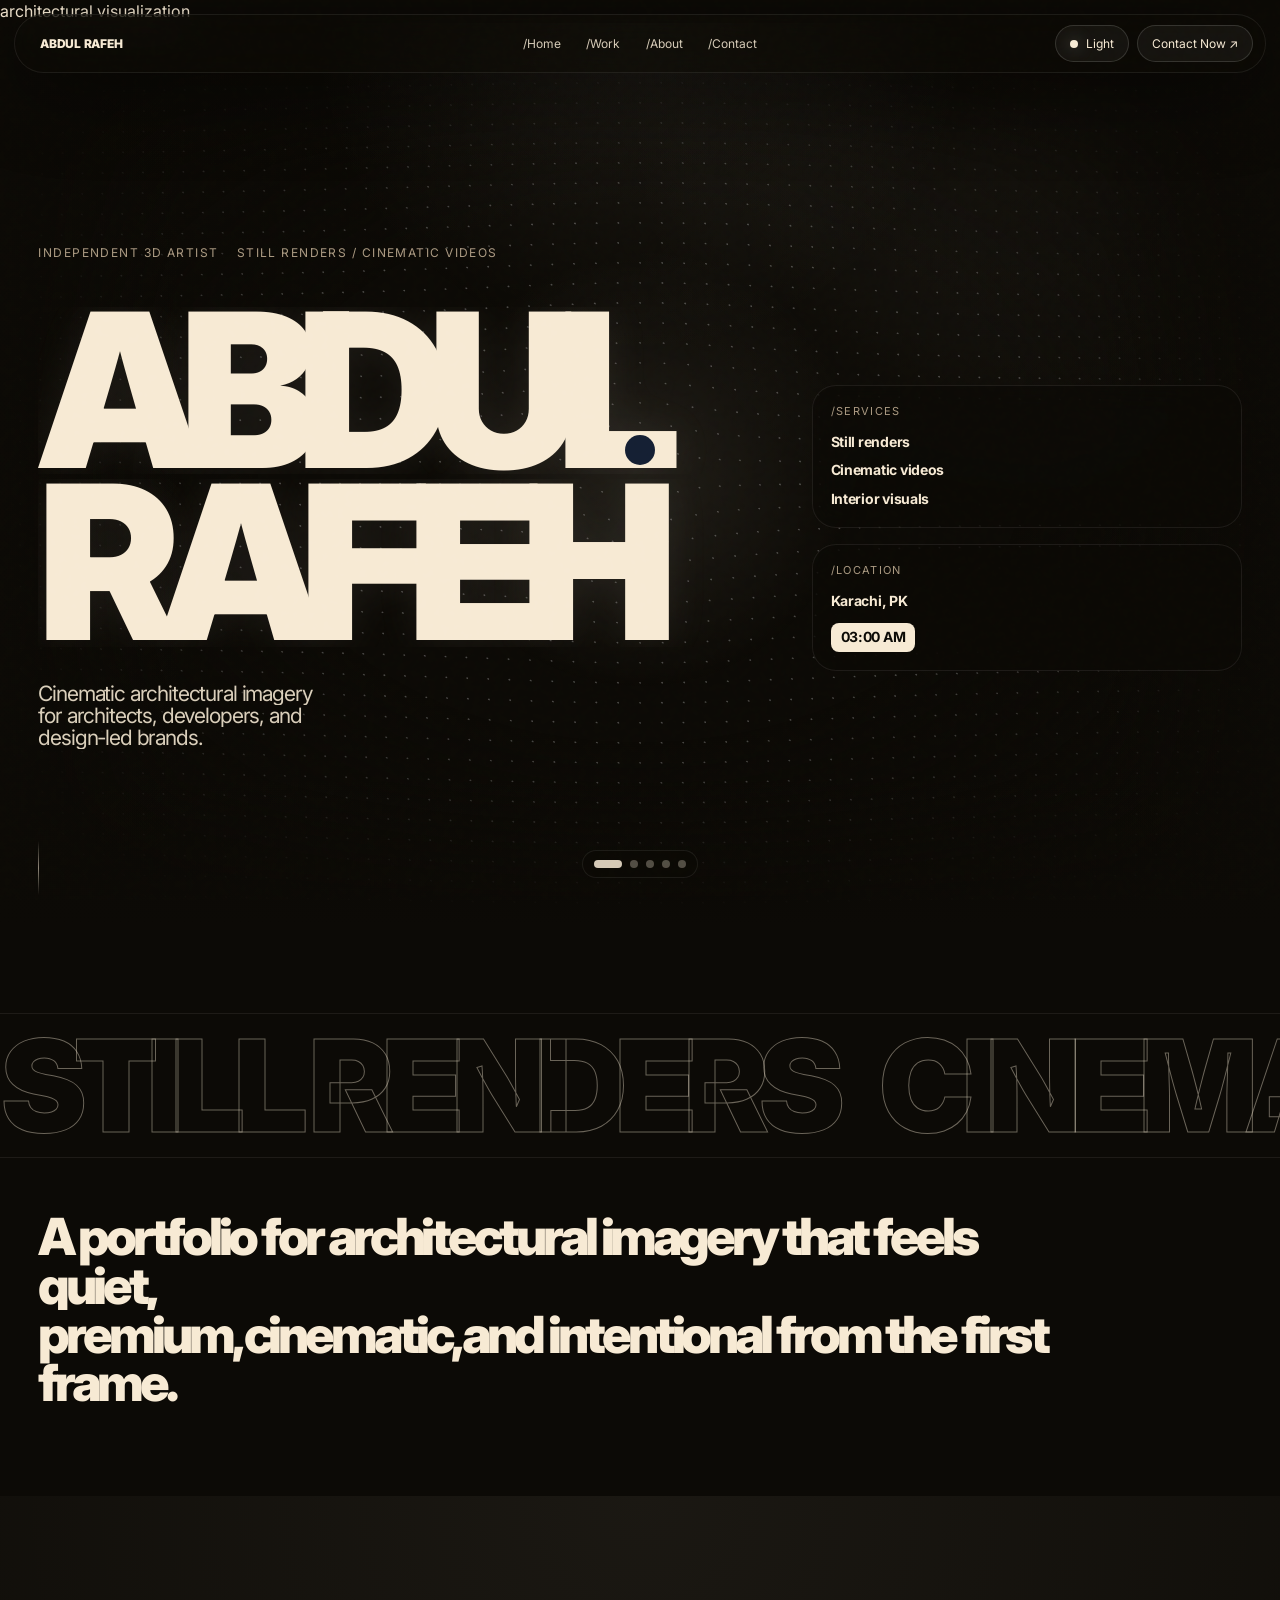
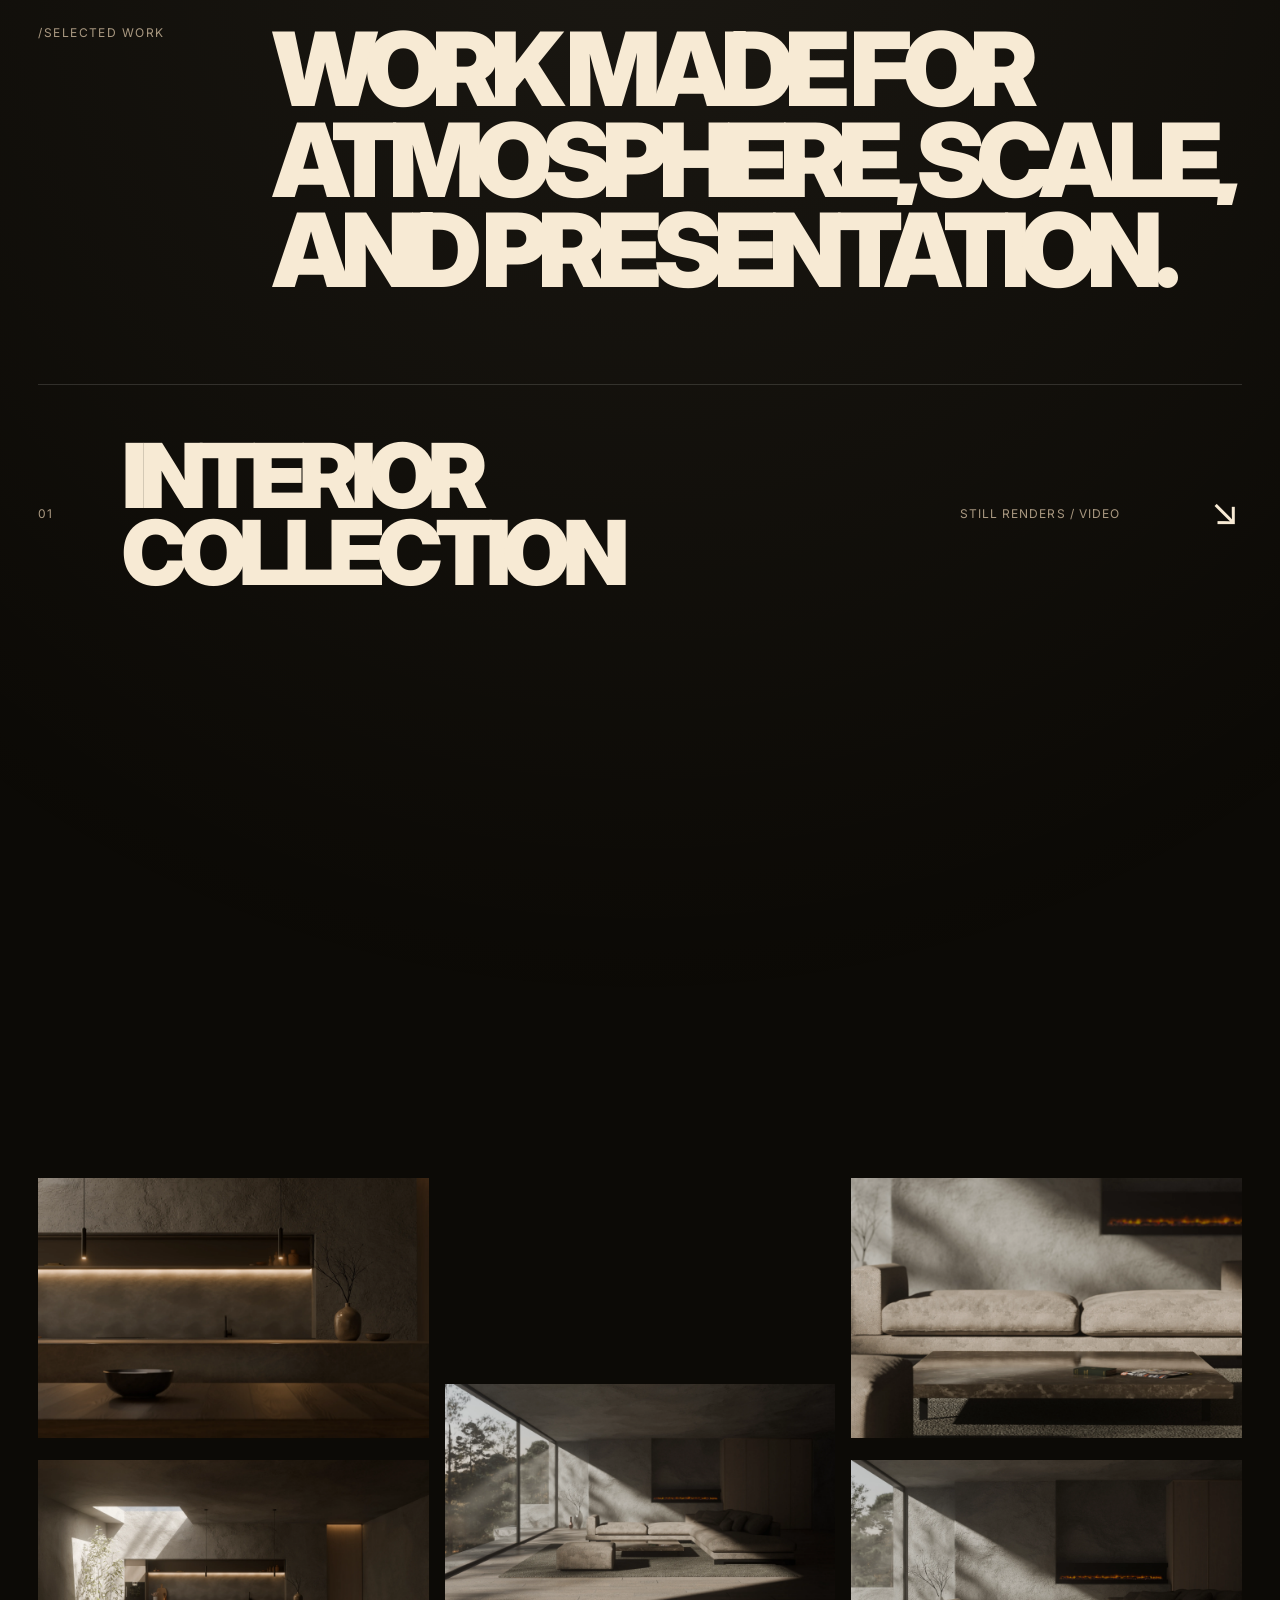
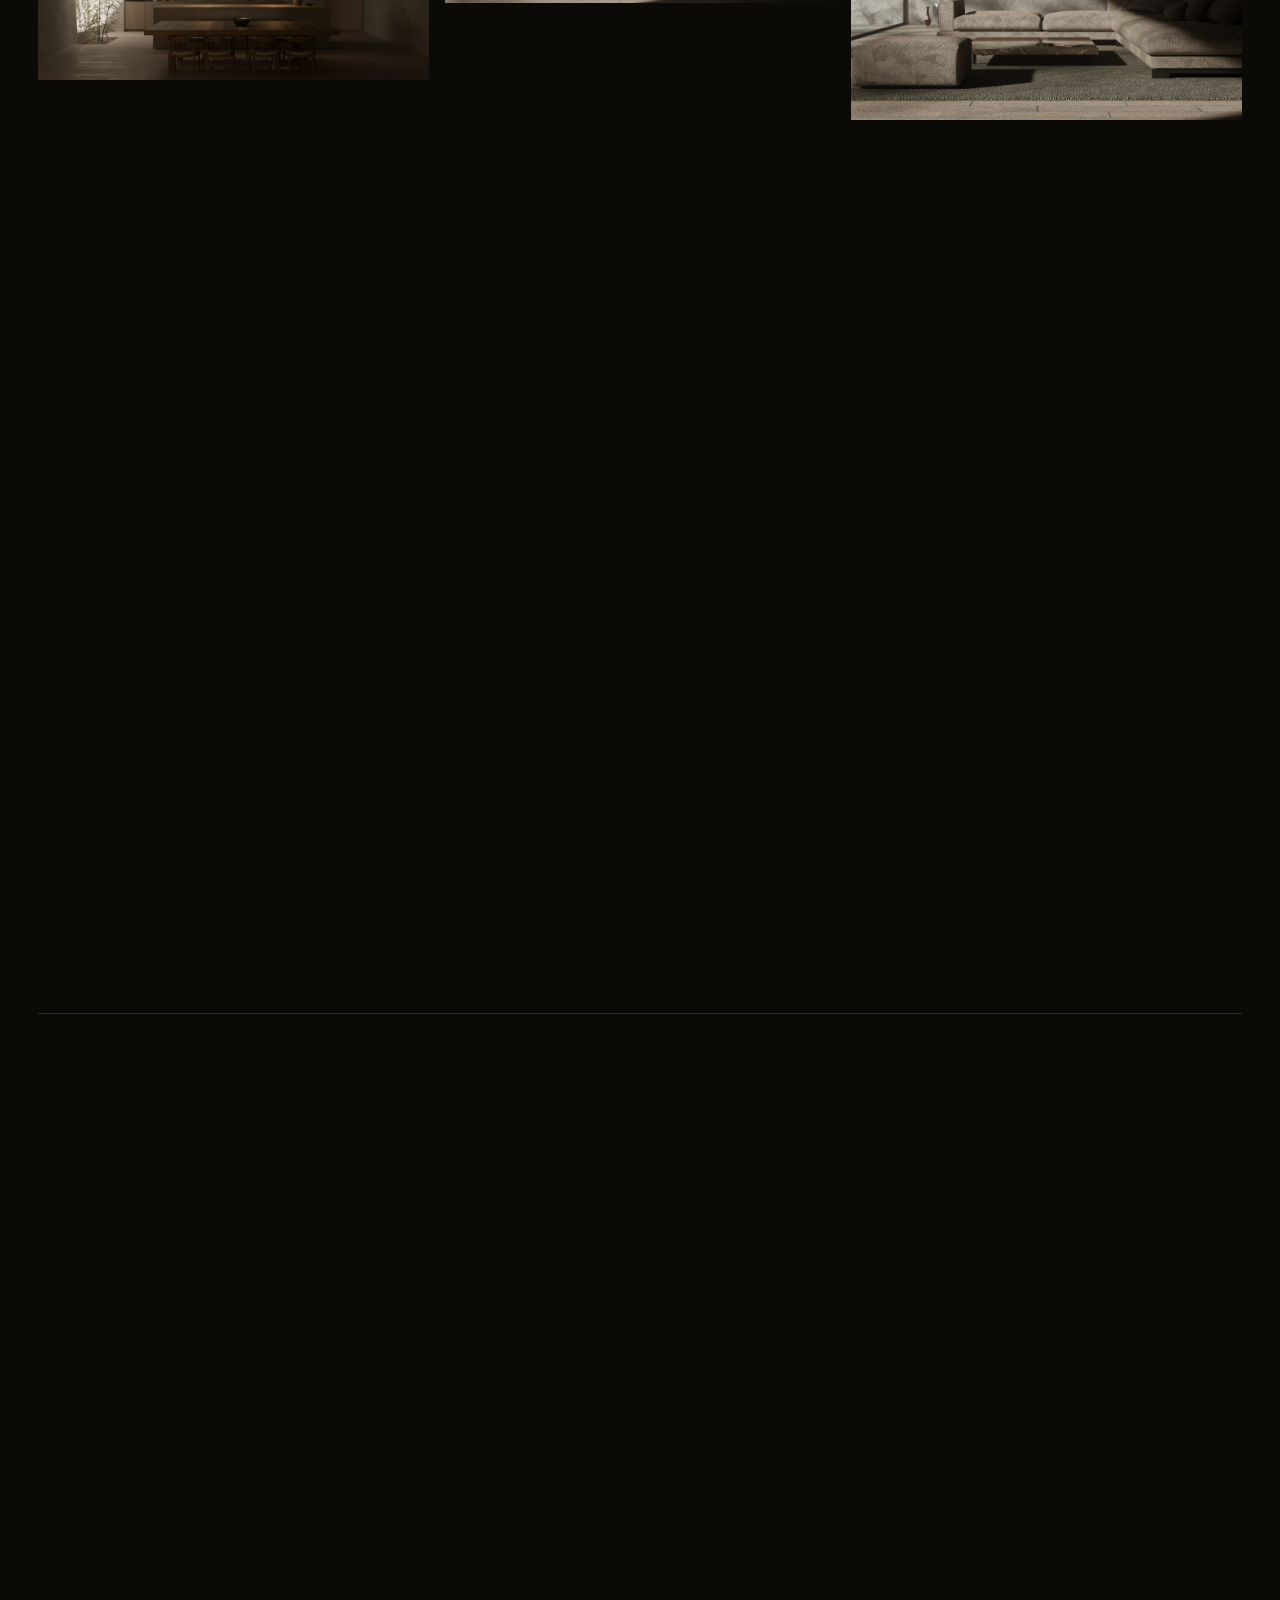
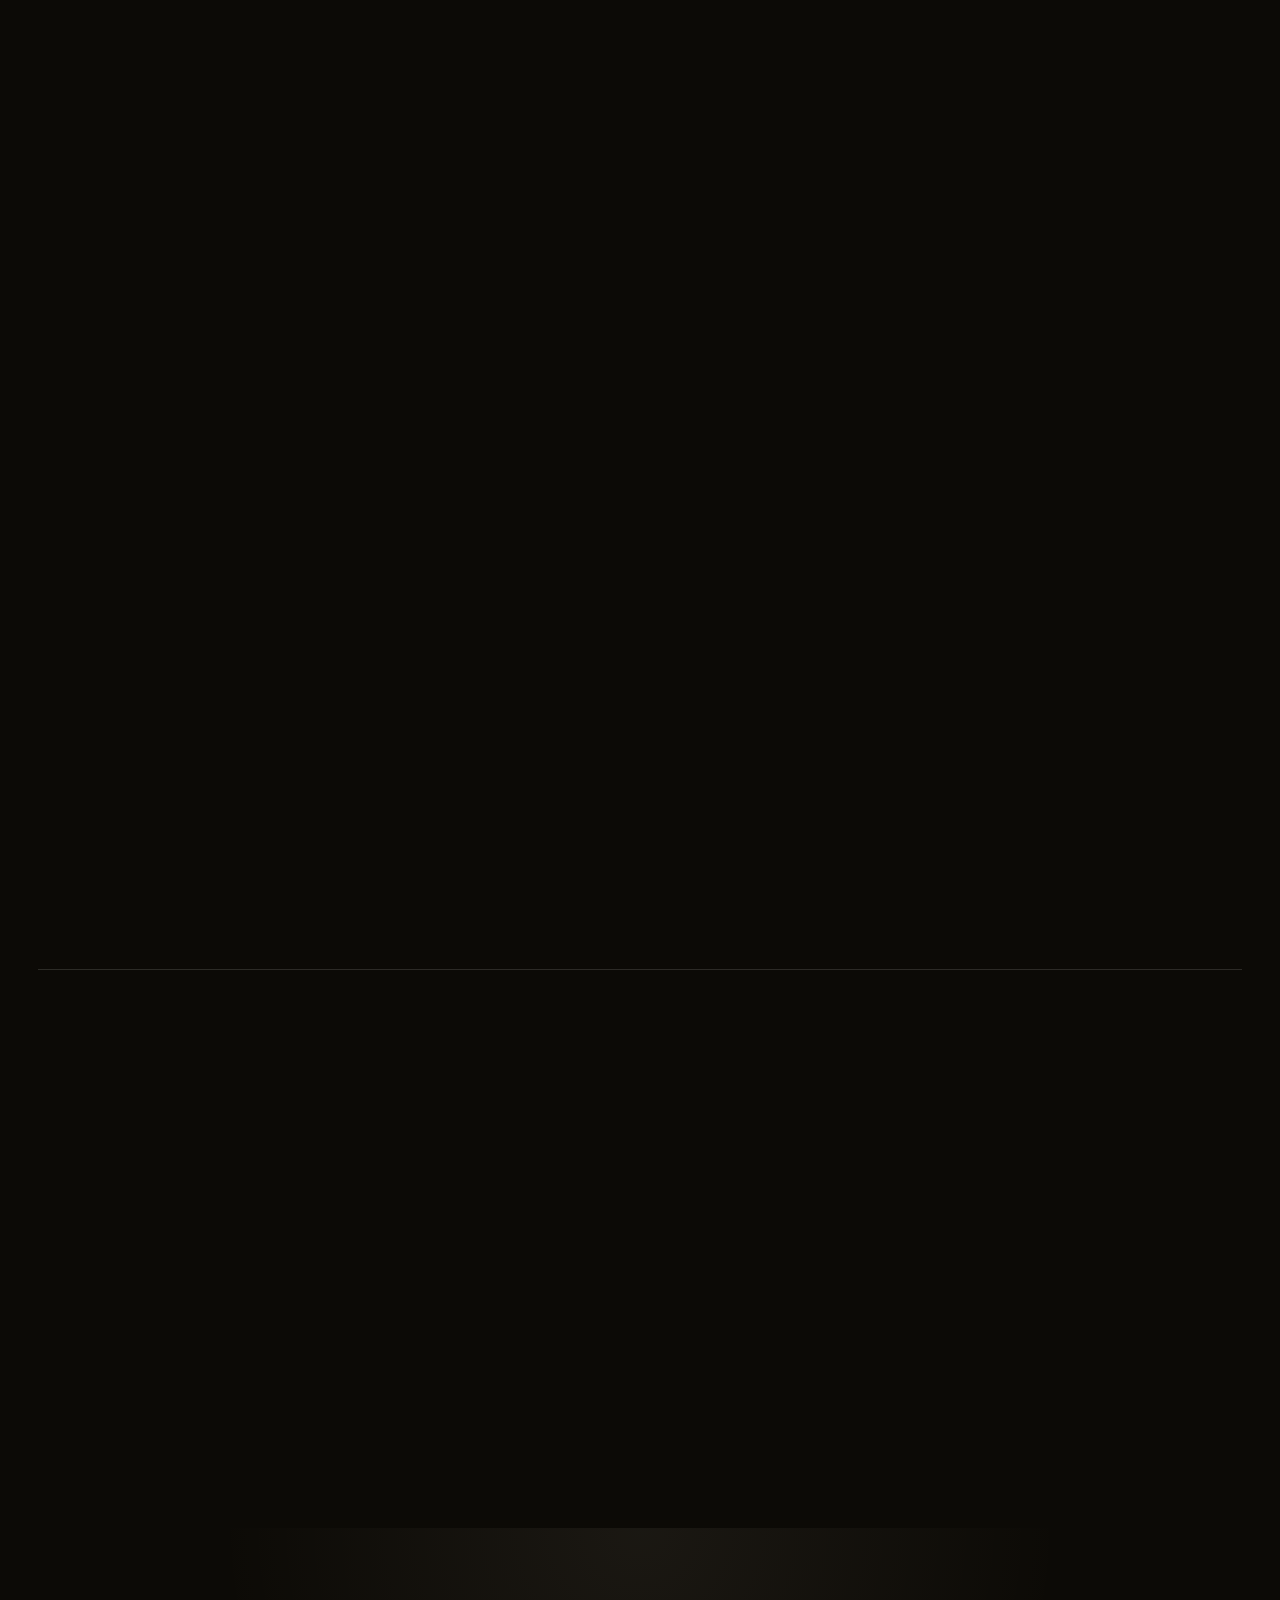
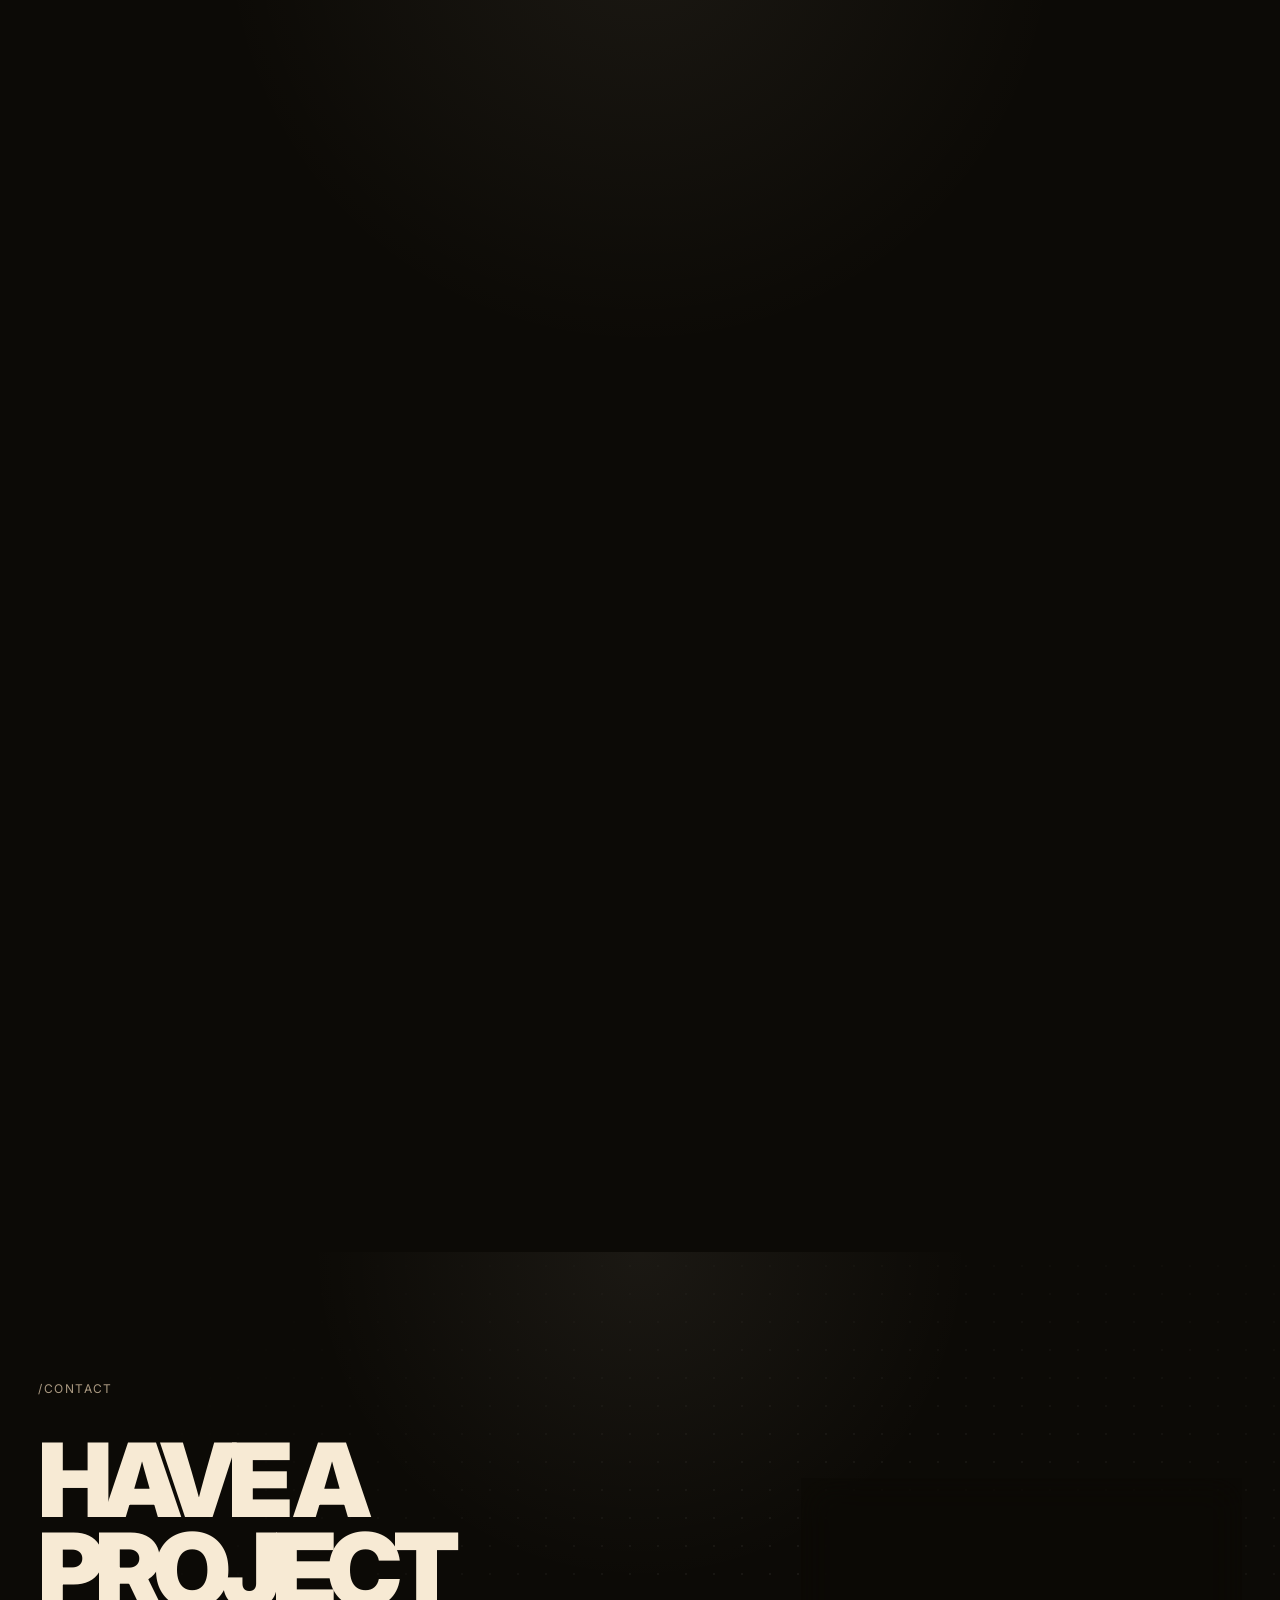
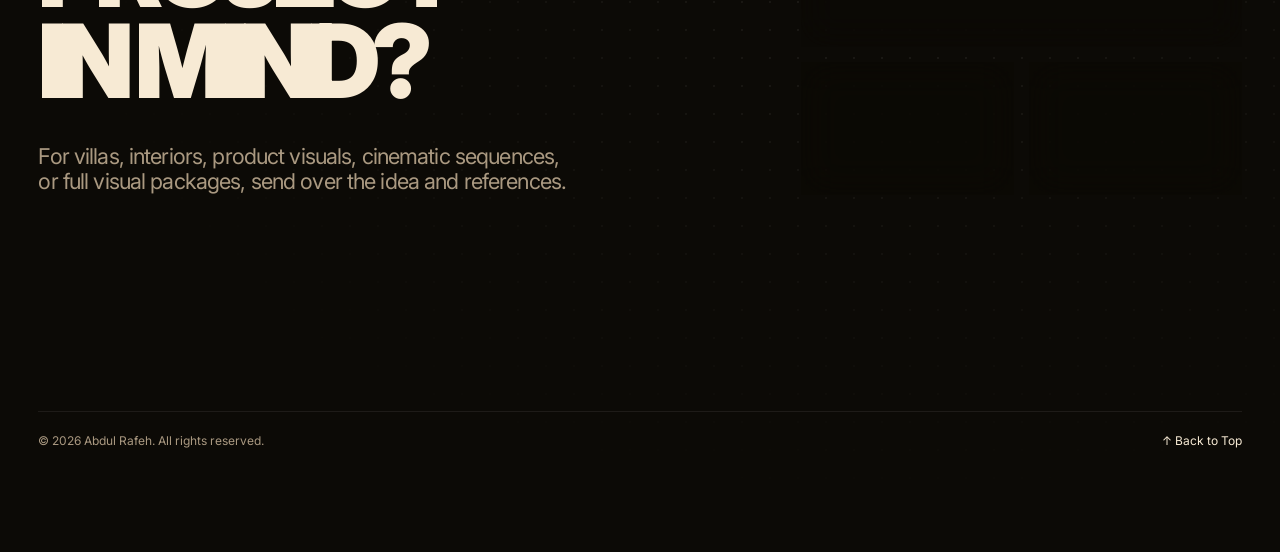
==== commit 9a7051ba: "Update index.html" ====
--- a/index.html
+++ b/index.html
@@ -15,12 +15,6 @@
   <div class="noise" aria-hidden="true"></div>
   <div class="cursor-dot" aria-hidden="true"></div>
   <div class="cursor-ring" aria-hidden="true"></div>
-
-  <div class="loader" id="loader" aria-hidden="true">
-    <div class="loader-word">
-      <span>ABDUL</span>
-      <span>RAFEH</span>
-    </div>
     <p>architectural visualization</p>
   </div>
 
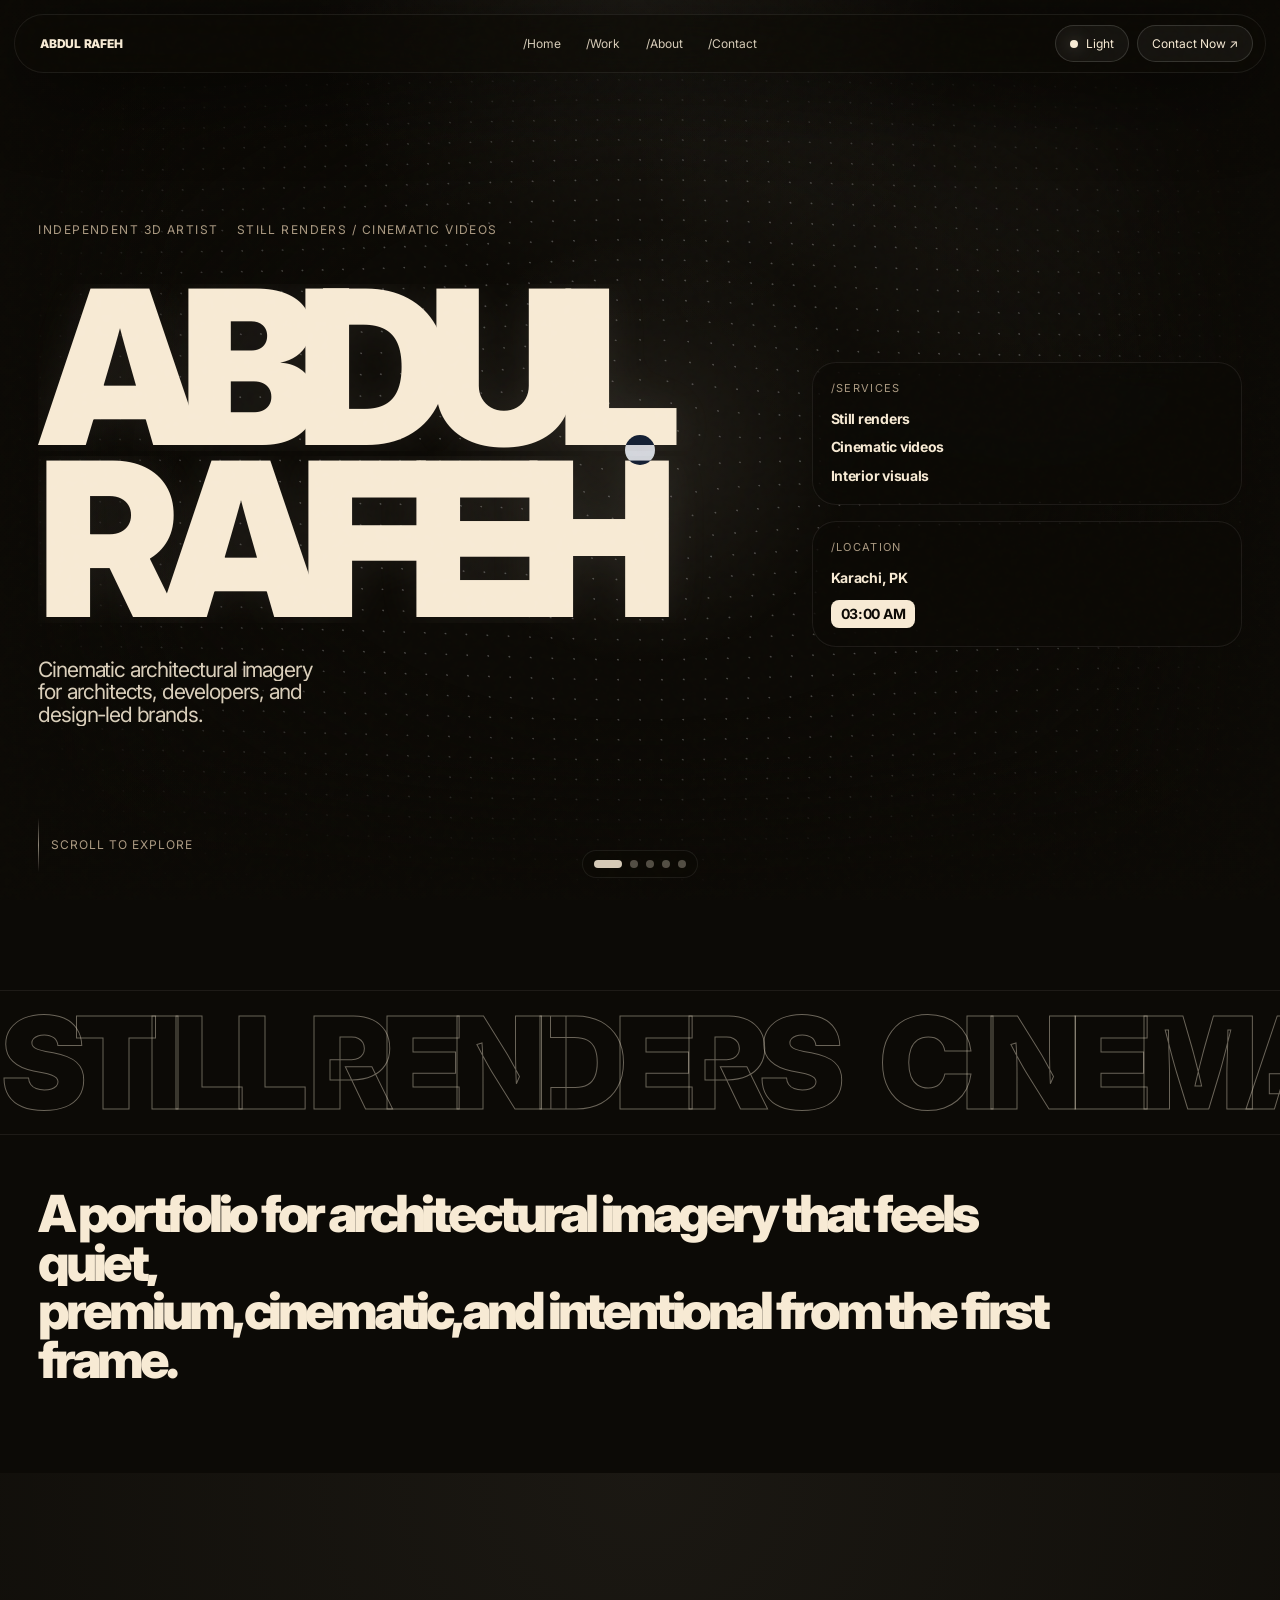
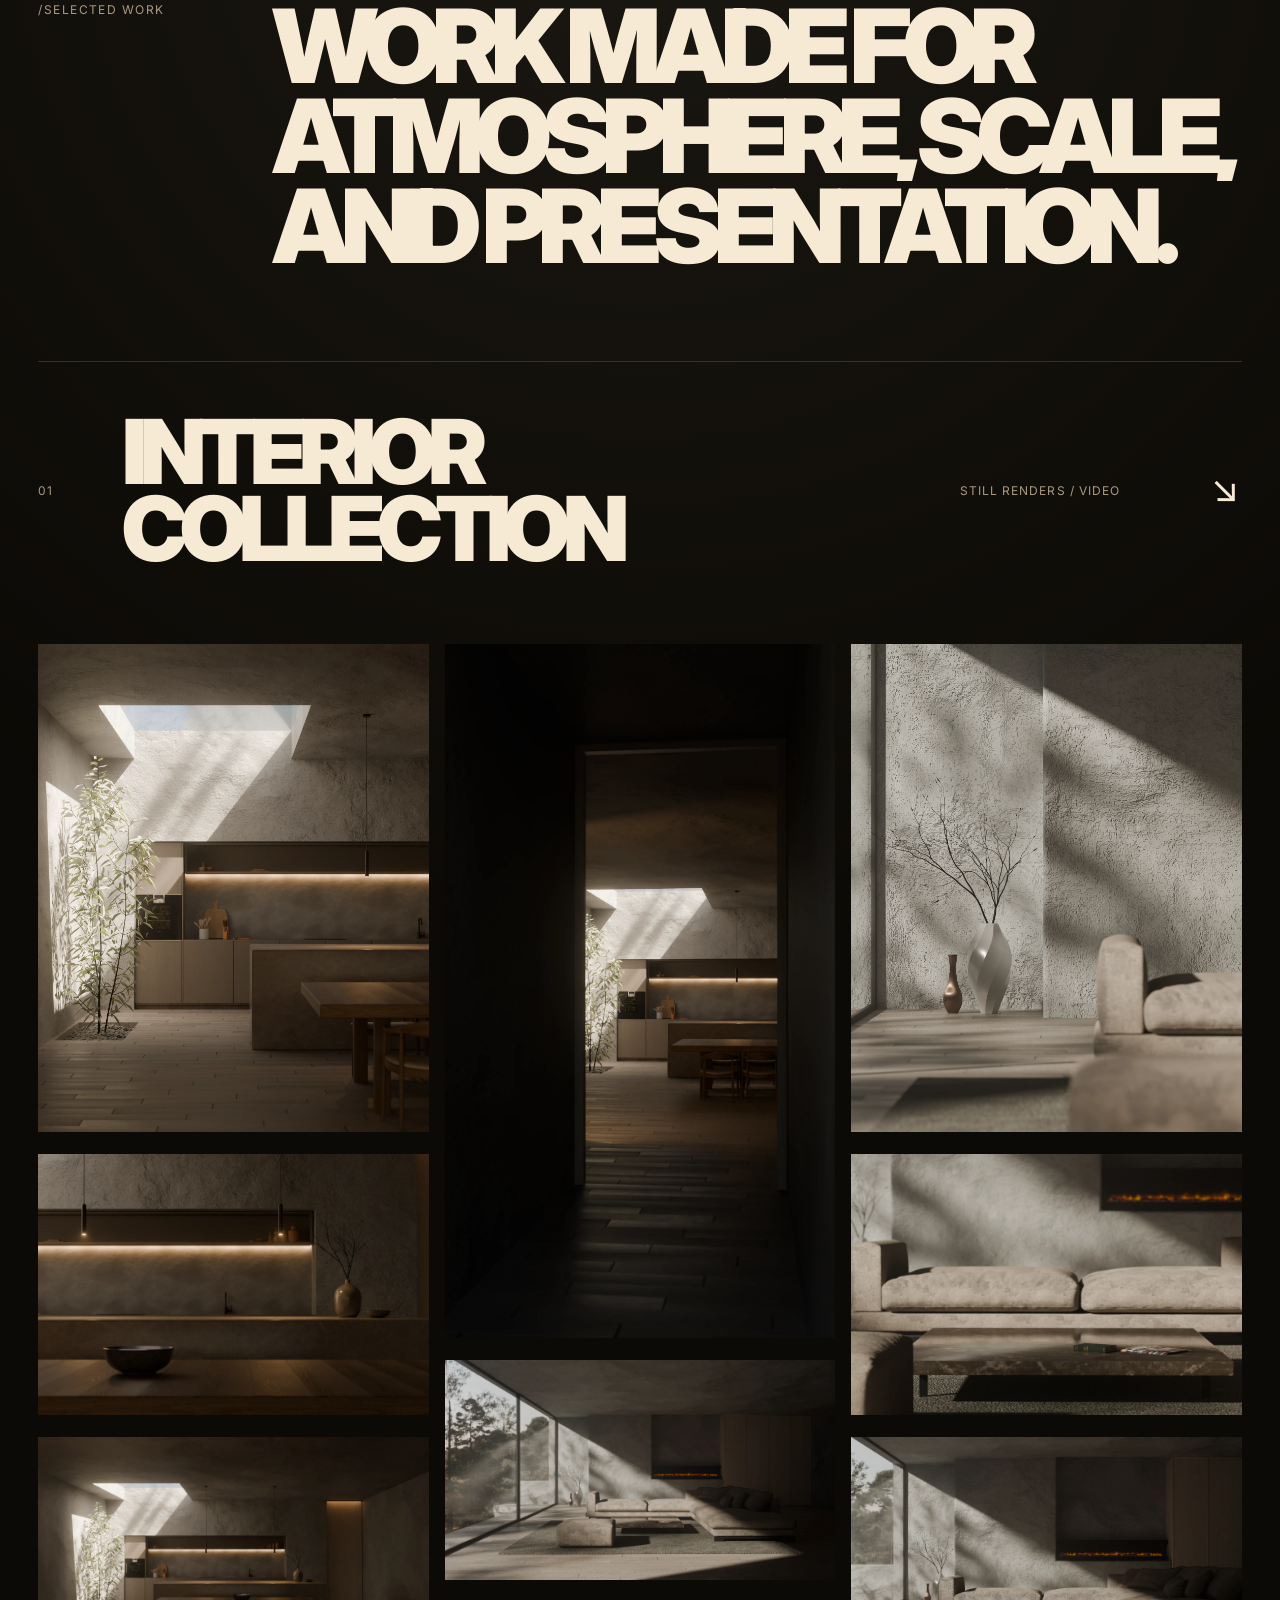
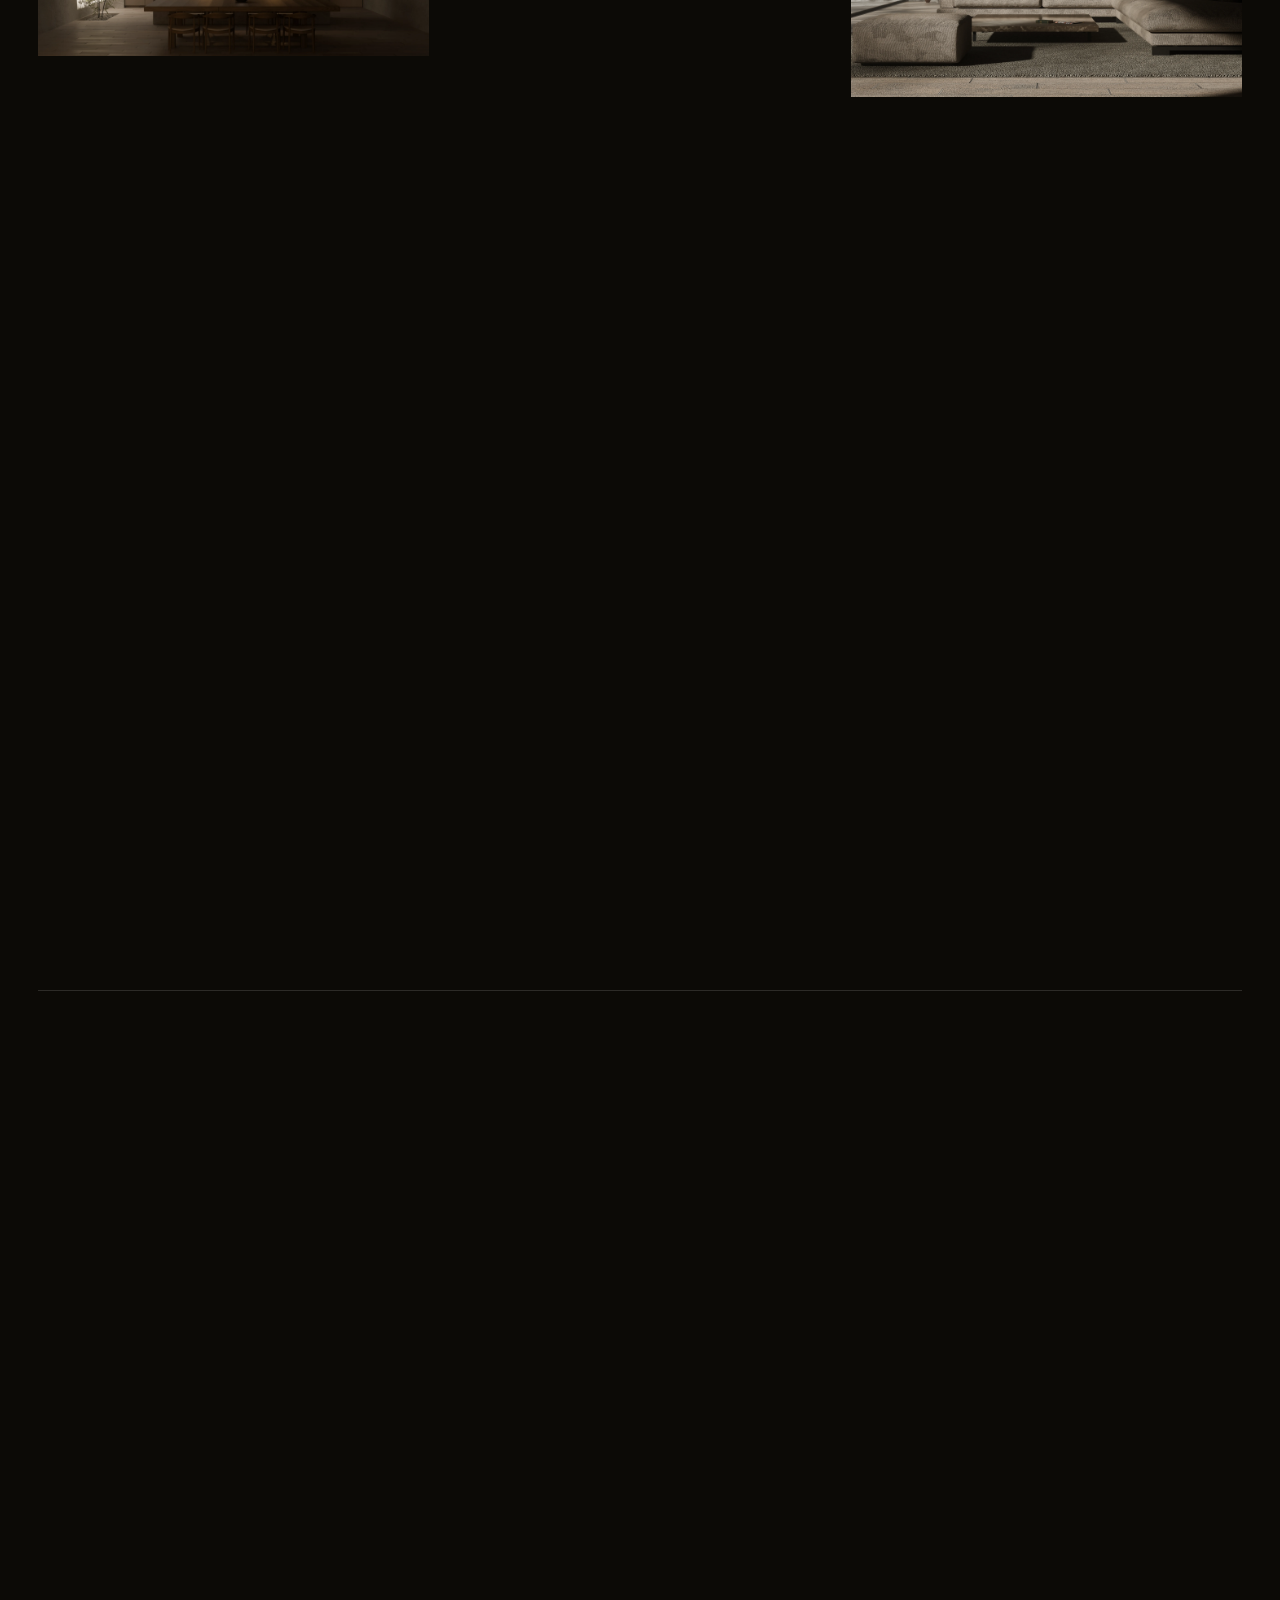
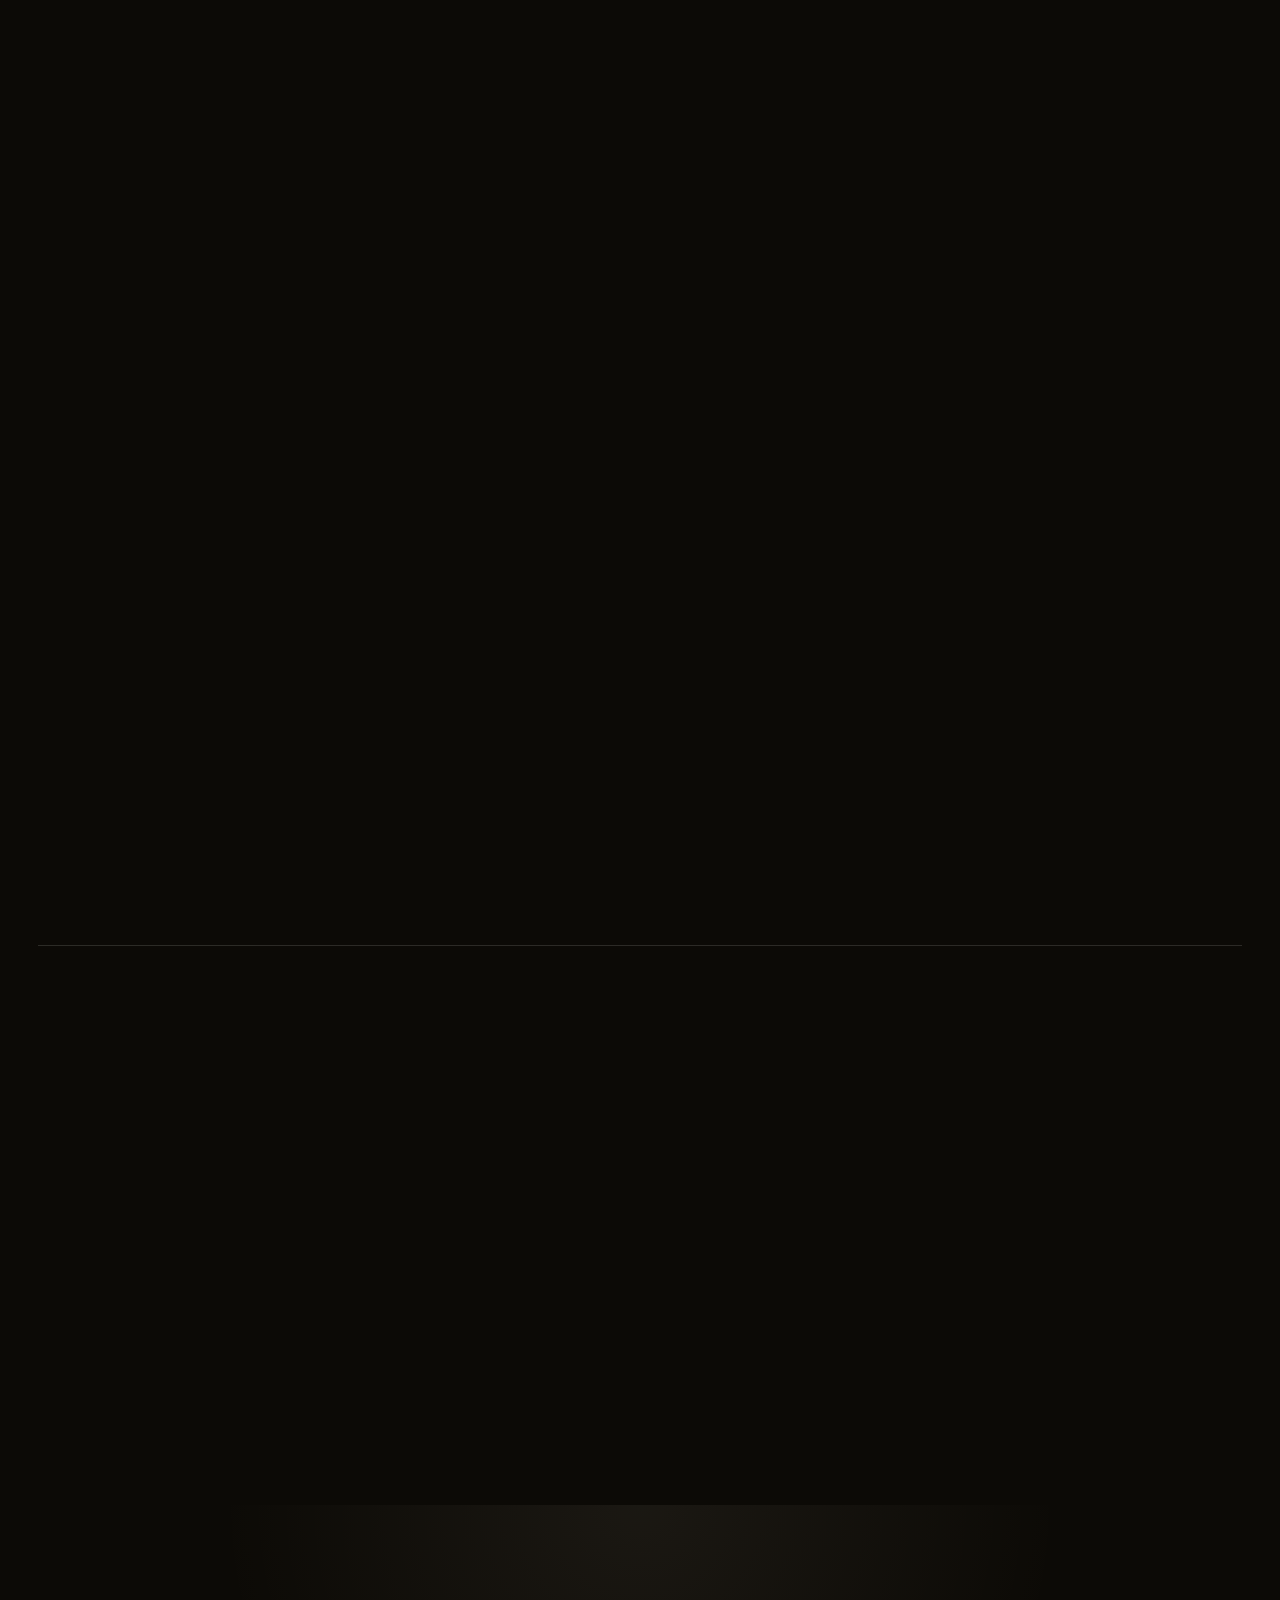
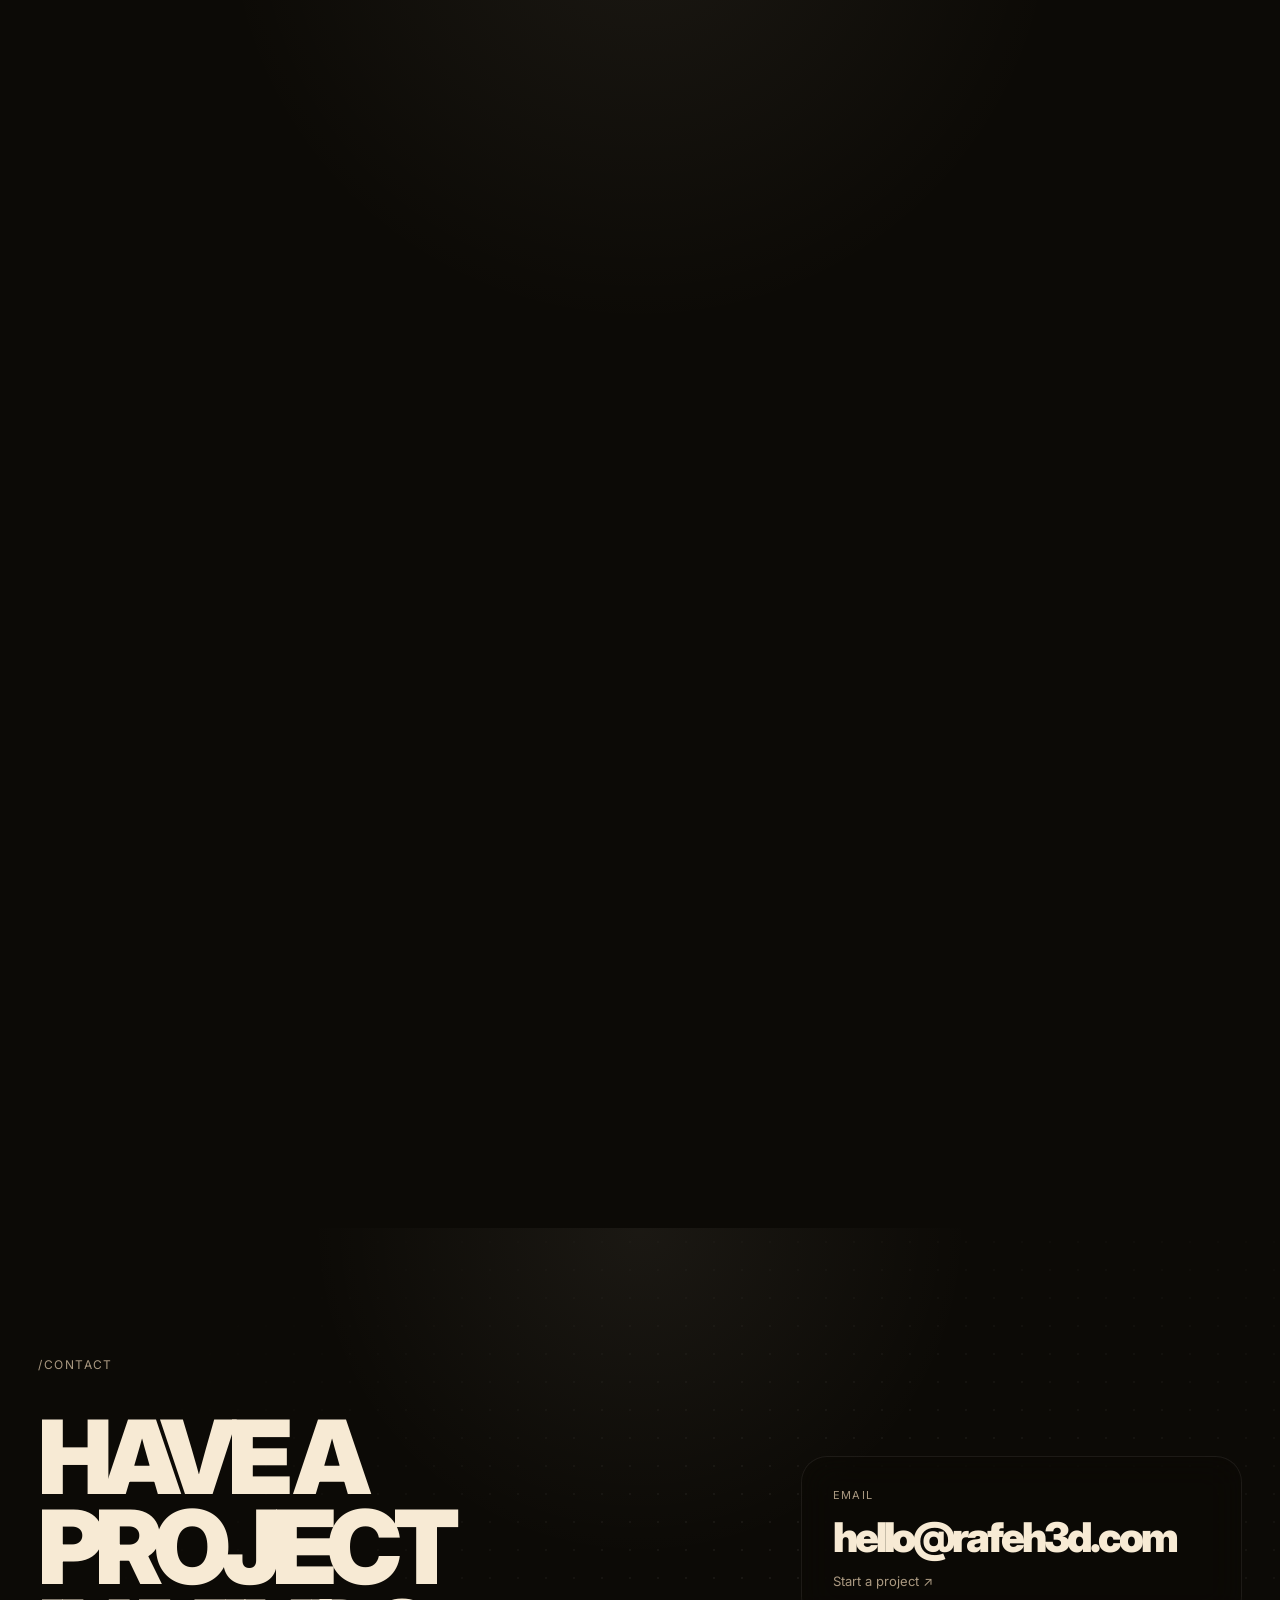
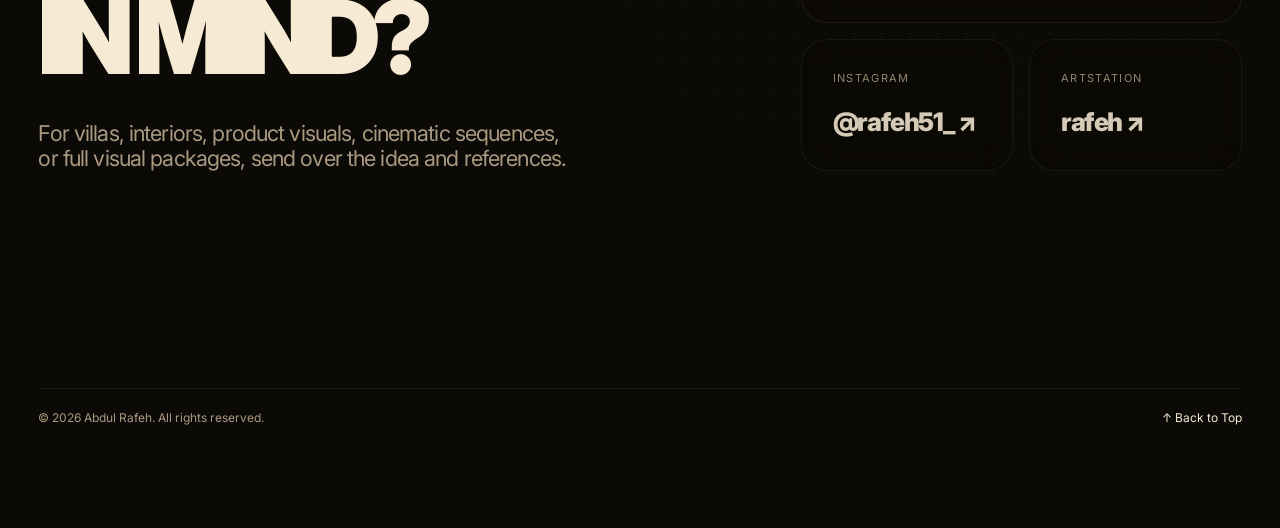
==== commit 851d91e5: "Update index.html" ====
--- a/index.html
+++ b/index.html
@@ -15,7 +15,6 @@
   <div class="noise" aria-hidden="true"></div>
   <div class="cursor-dot" aria-hidden="true"></div>
   <div class="cursor-ring" aria-hidden="true"></div>
-    <p>architectural visualization</p>
   </div>
 
   <header class="site-header">
--- a/css/styles.css
+++ b/css/styles.css
@@ -148,40 +148,6 @@
 .cursor-ring.project-hover::before {
   opacity: 1;
   transform: translate(0, 0);
-}
-
-.loader {
-  position: fixed;
-  inset: 0;
-  z-index: 999;
-  display: grid;
-  place-items: center;
-  gap: 18px;
-  background: var(--bg);
-  color: var(--text);
-  transition: opacity .75s var(--ease), visibility .75s var(--ease), transform .75s var(--ease);
-}
-
-.loader.hidden {
-  opacity: 0;
-  visibility: hidden;
-  transform: translateY(-20px);
-}
-
-.loader-word {
-  display: grid;
-  text-align: center;
-  line-height: .78;
-  font-size: clamp(56px, 13vw, 172px);
-  font-weight: 900;
-  letter-spacing: -.1em;
-}
-
-.loader p {
-  color: var(--muted);
-  text-transform: uppercase;
-  letter-spacing: .18em;
-  font-size: 11px;
 }
 
 .site-header {
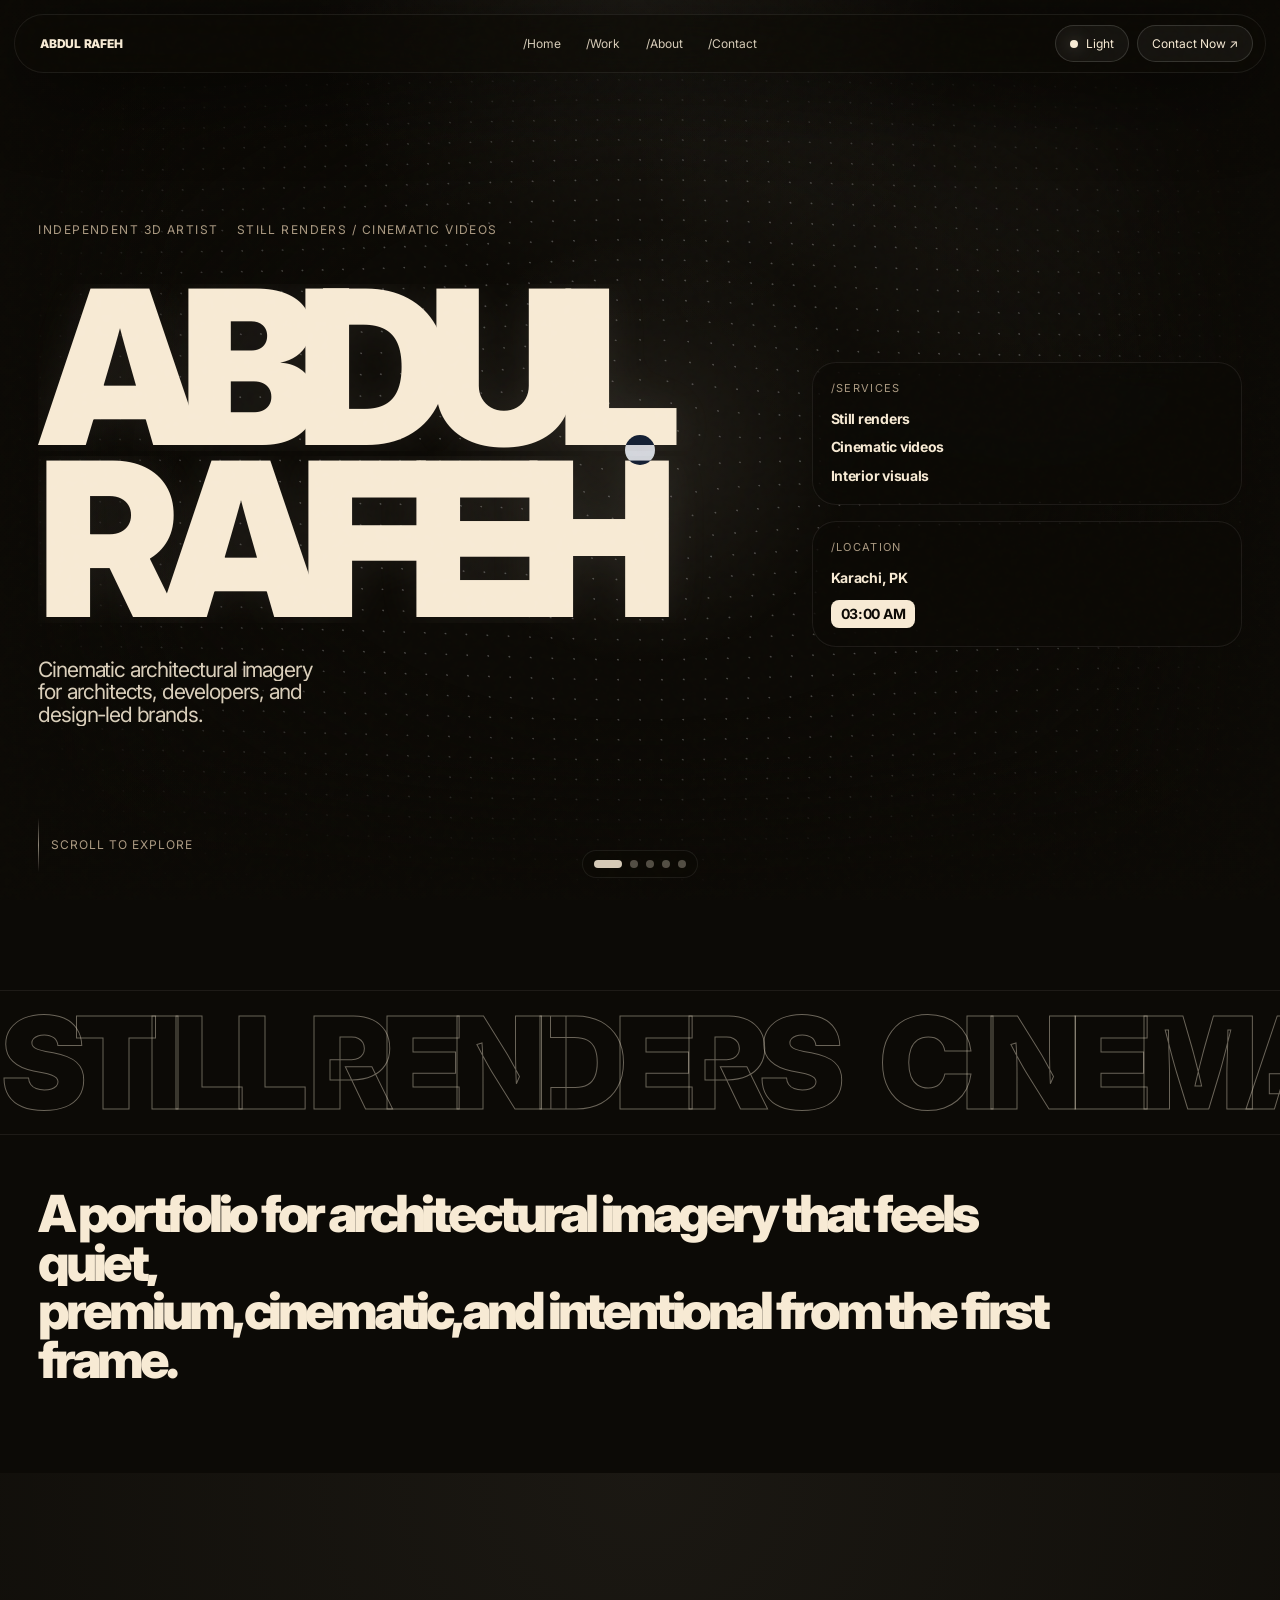
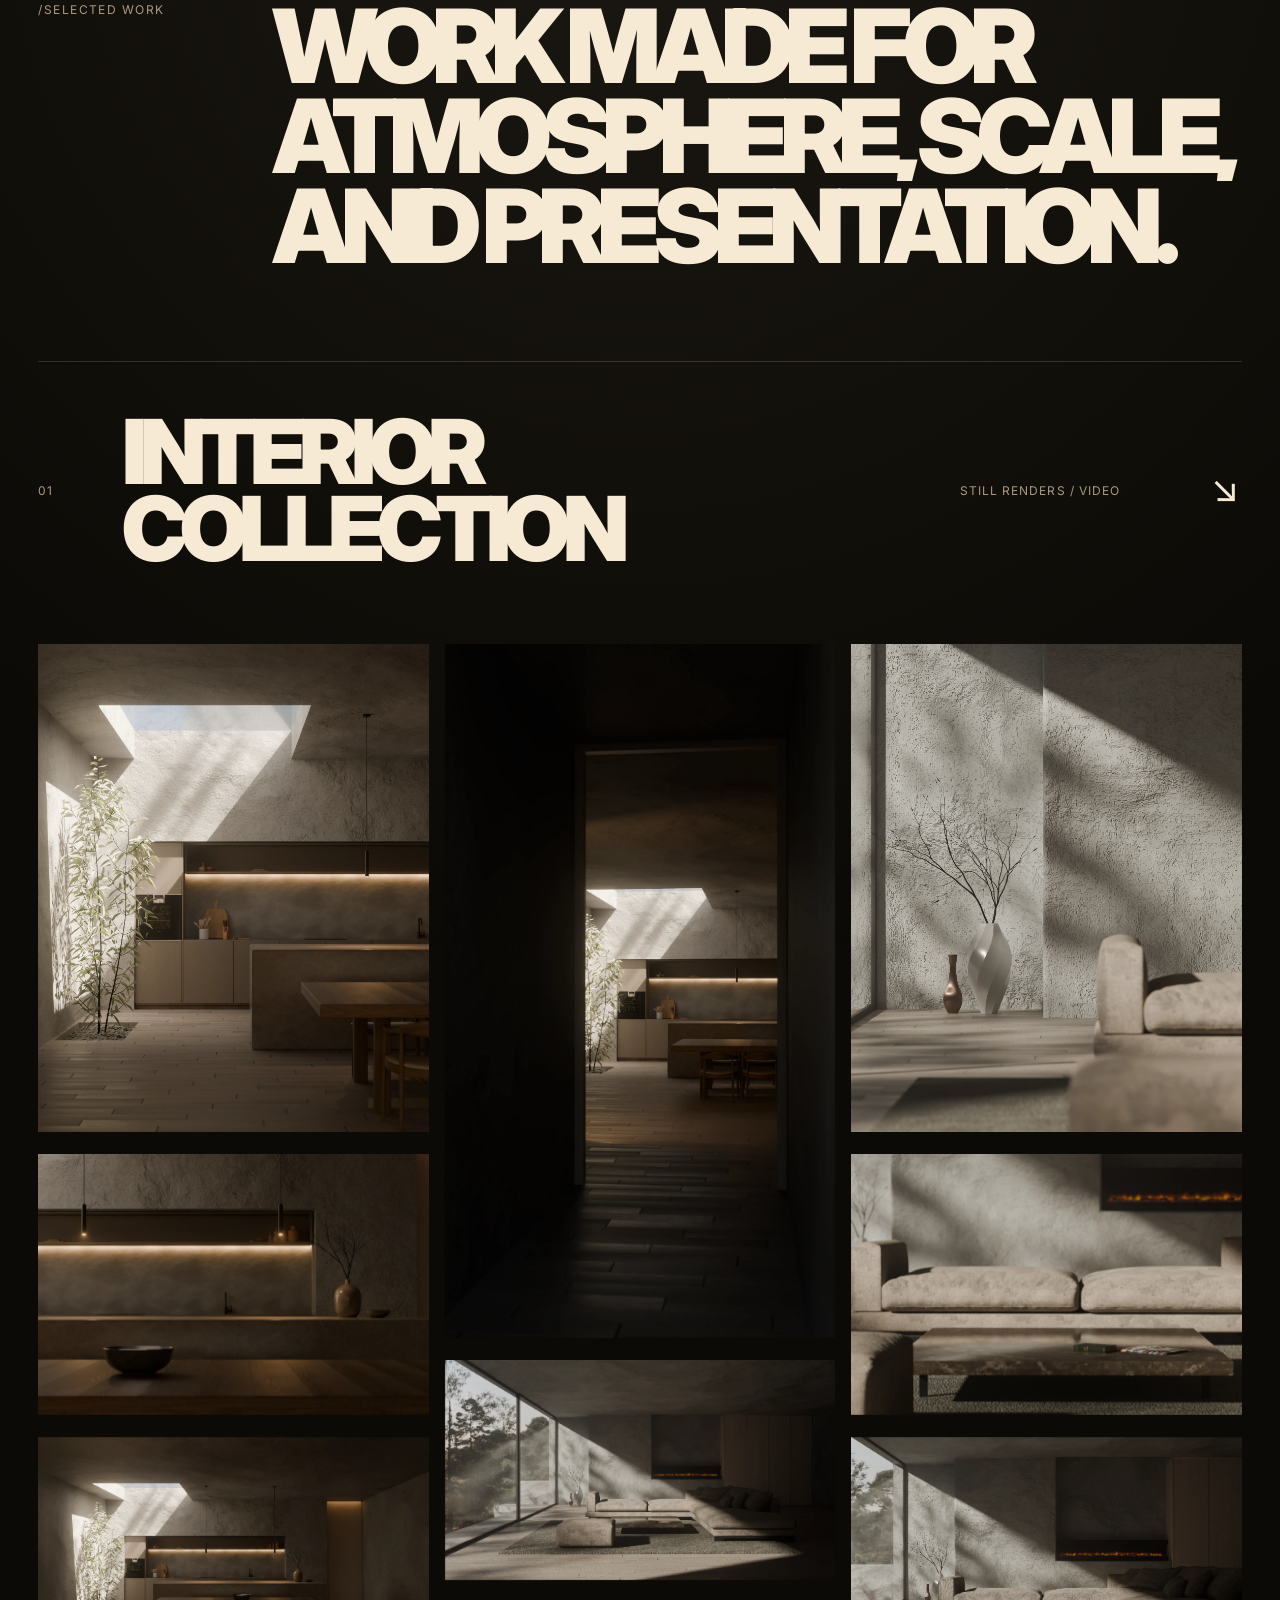
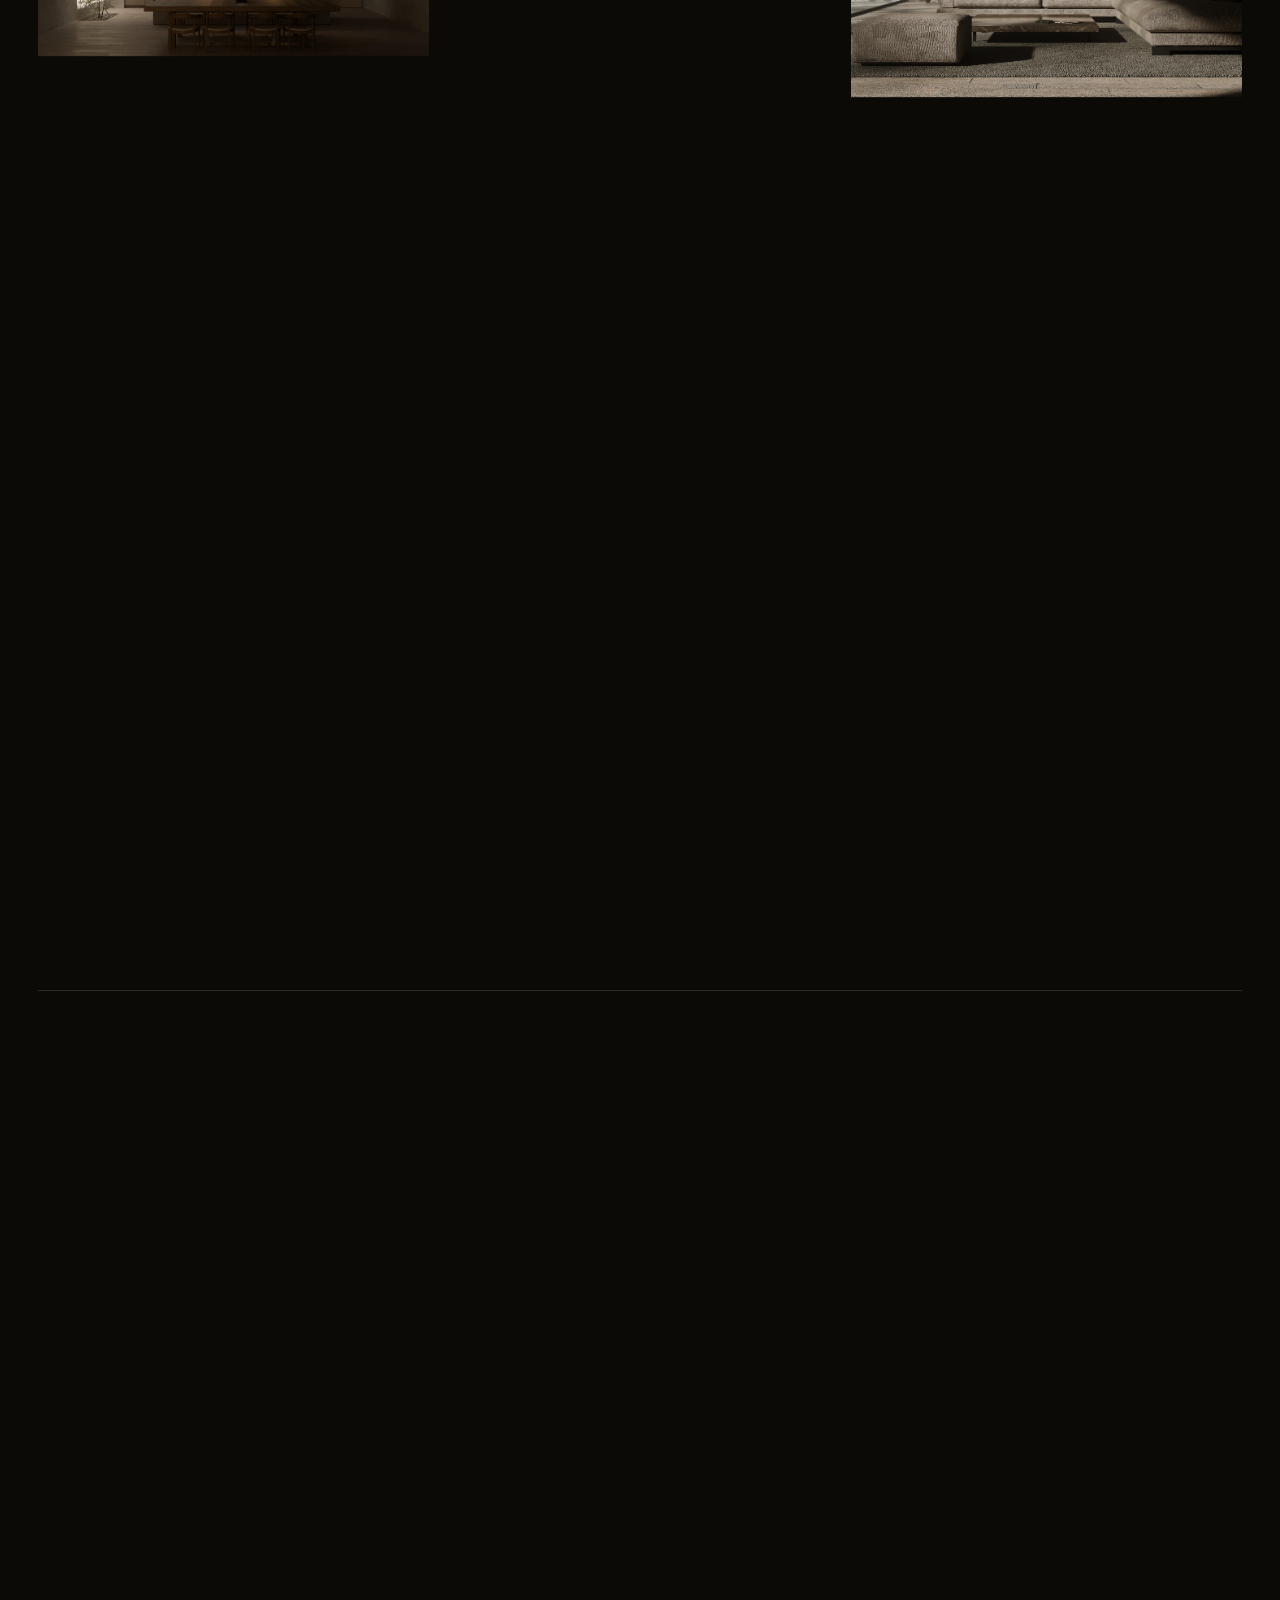
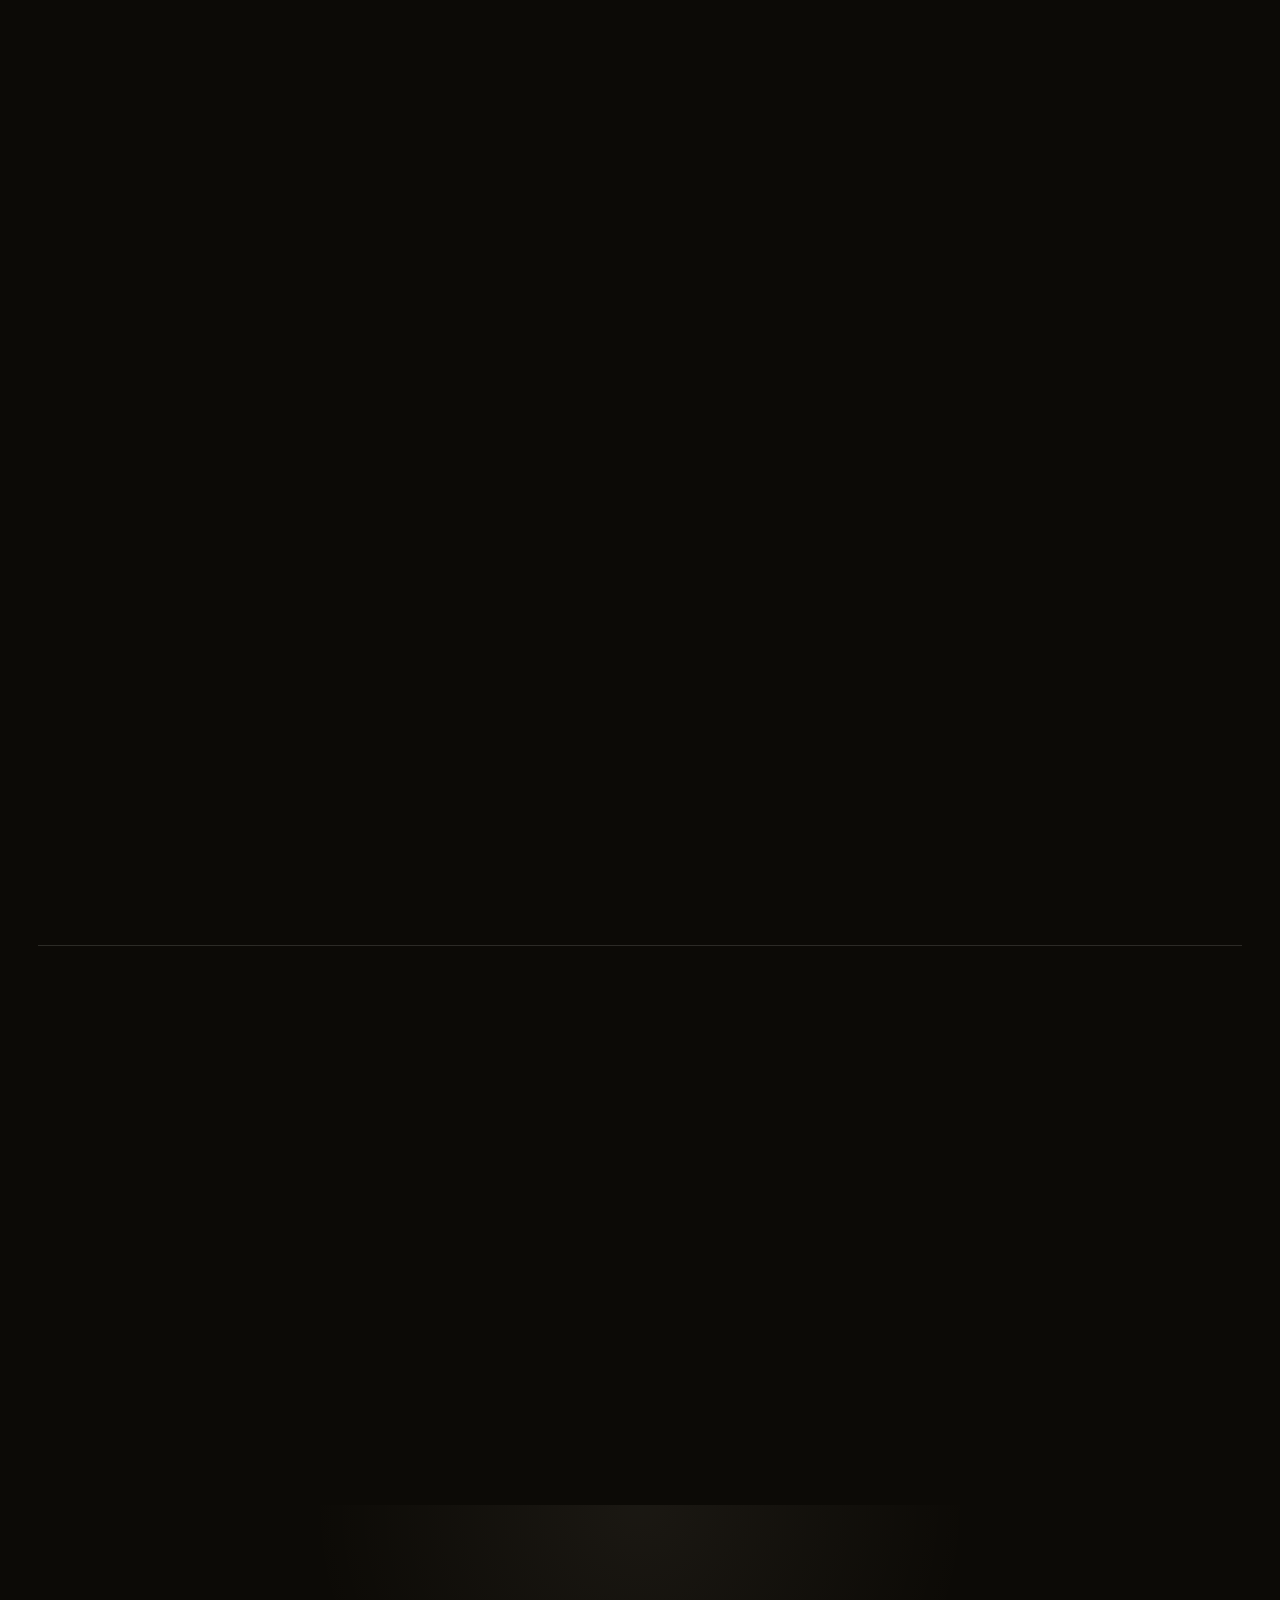
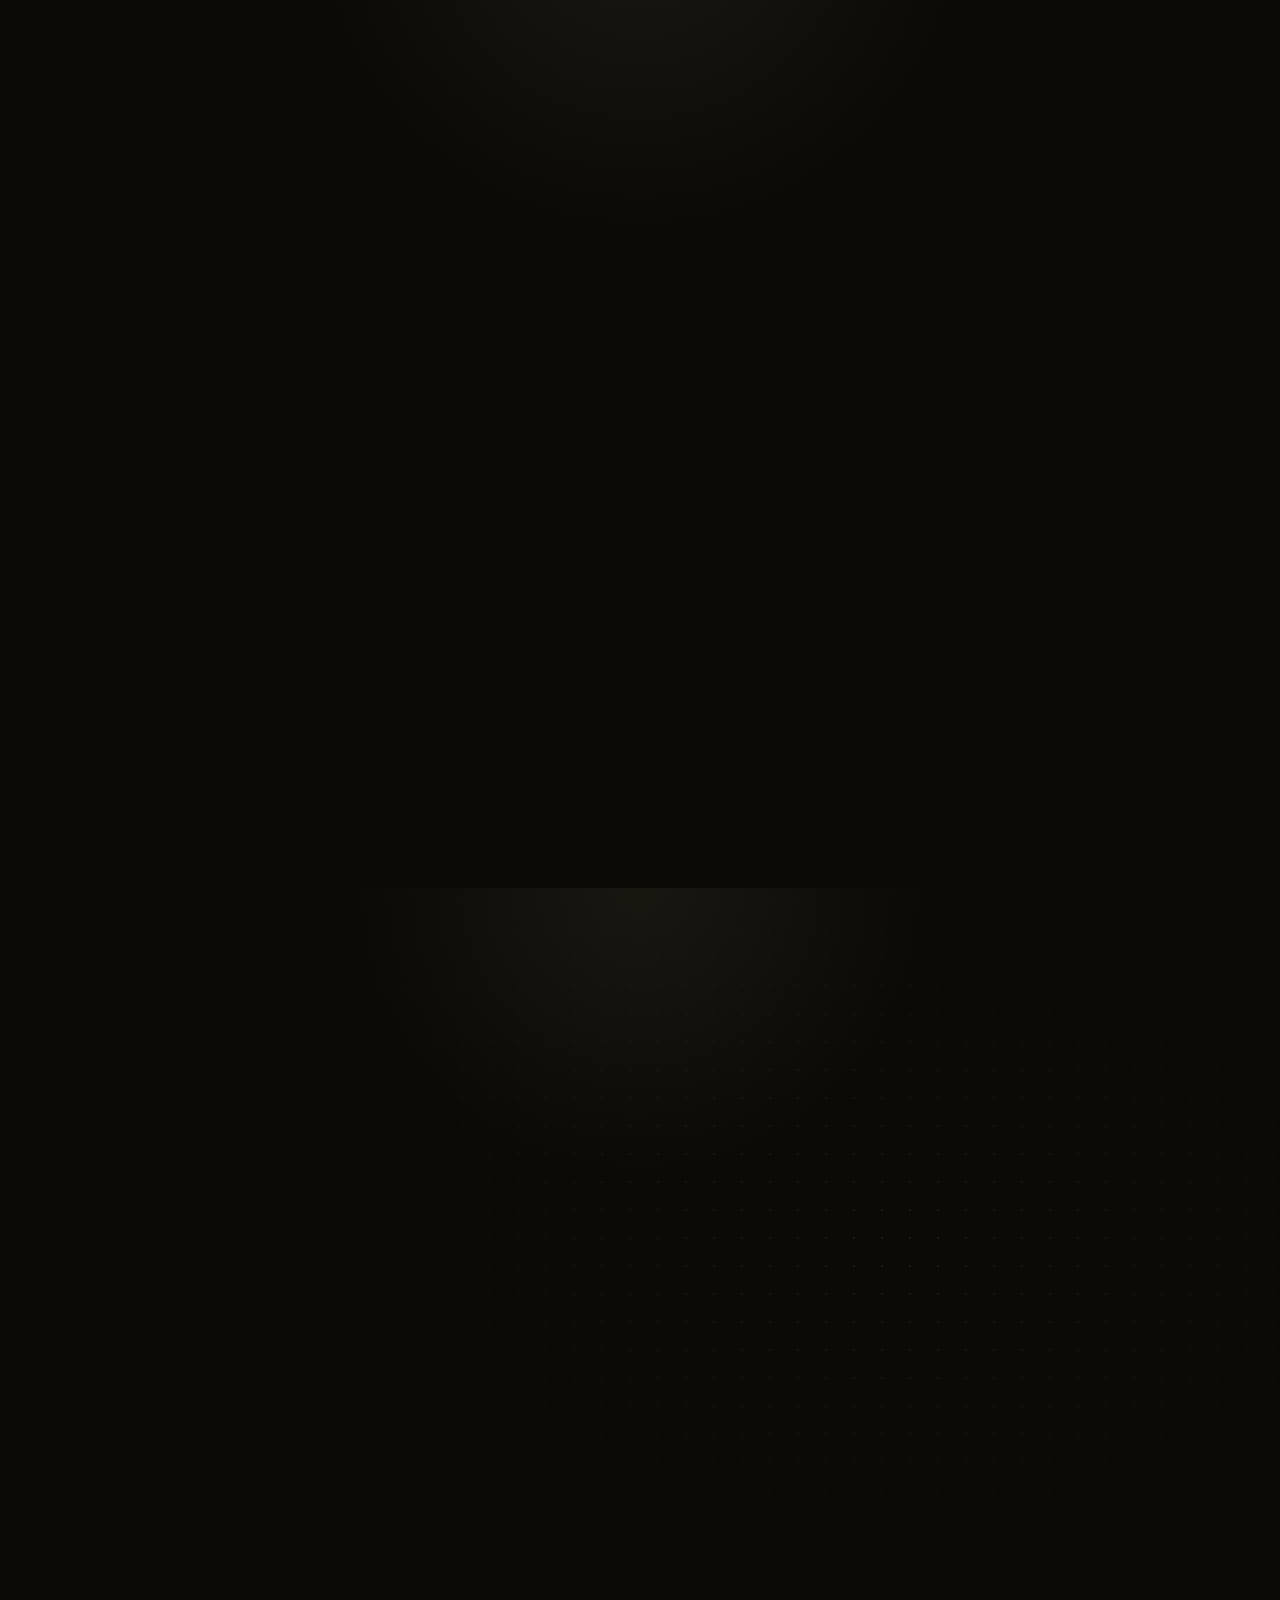
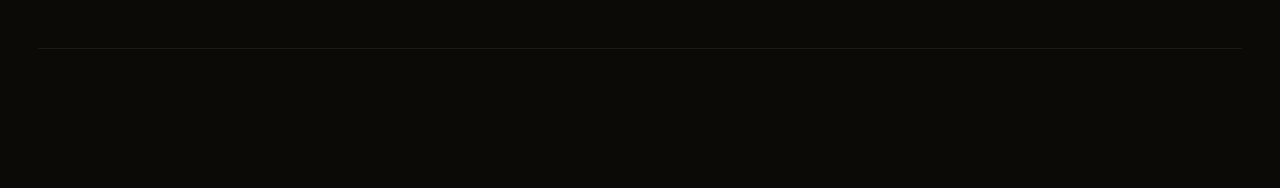
==== commit a9ff295d: "Update index.html" ====
--- a/index.html
+++ b/index.html
@@ -5,7 +5,7 @@
   <meta name="viewport" content="width=device-width, initial-scale=1.0" />
   <meta name="description" content="Abdul Rafeh creates cinematic architectural imagery, still renders, and videos for architects, developers, and design-led brands." />
   <meta name="theme-color" content="#050505" />
-  <title>Abdul Rafeh — Architectural Visualization</title>
+  <title>Abdul Rafeh</title>
   <link rel="preconnect" href="https://fonts.googleapis.com">
   <link rel="preconnect" href="https://fonts.gstatic.com" crossorigin>
   <link href="https://fonts.googleapis.com/css2?family=Inter:wght@400;500;600;700;800;900&display=swap" rel="stylesheet">
